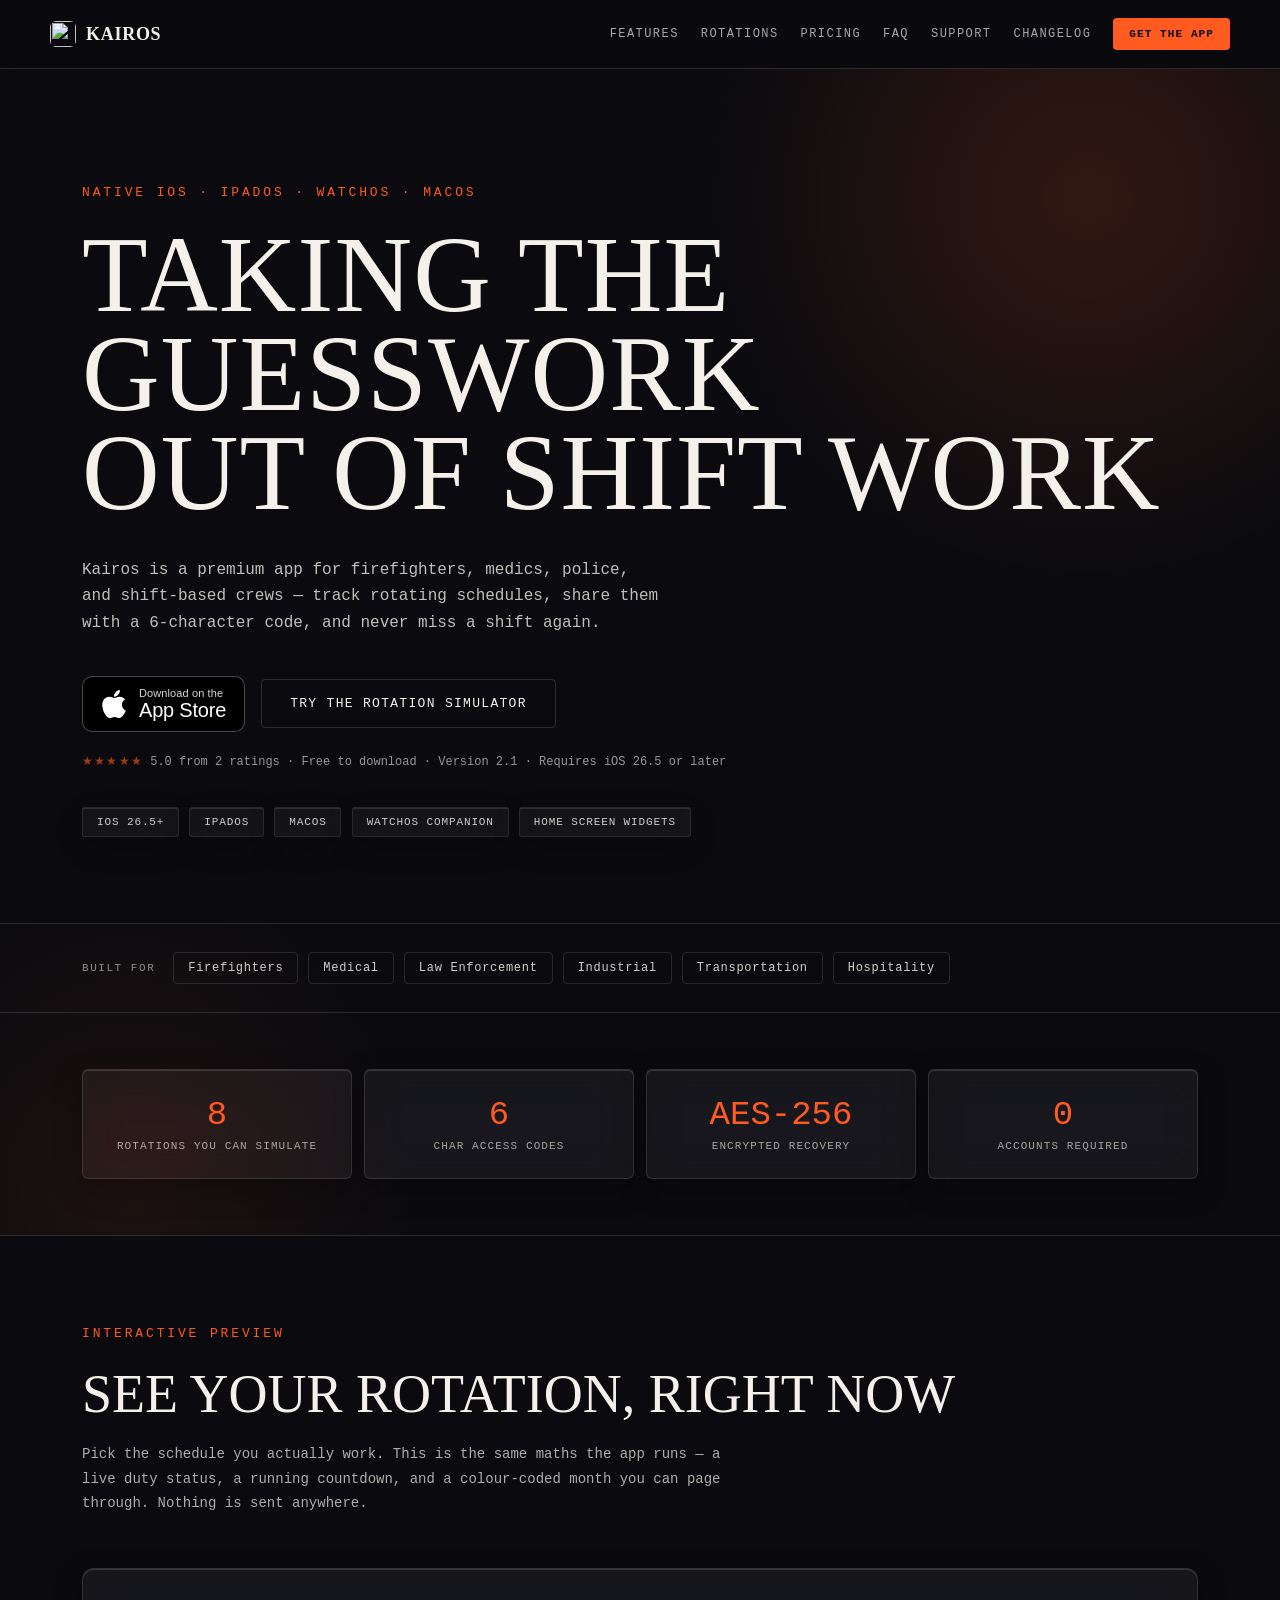
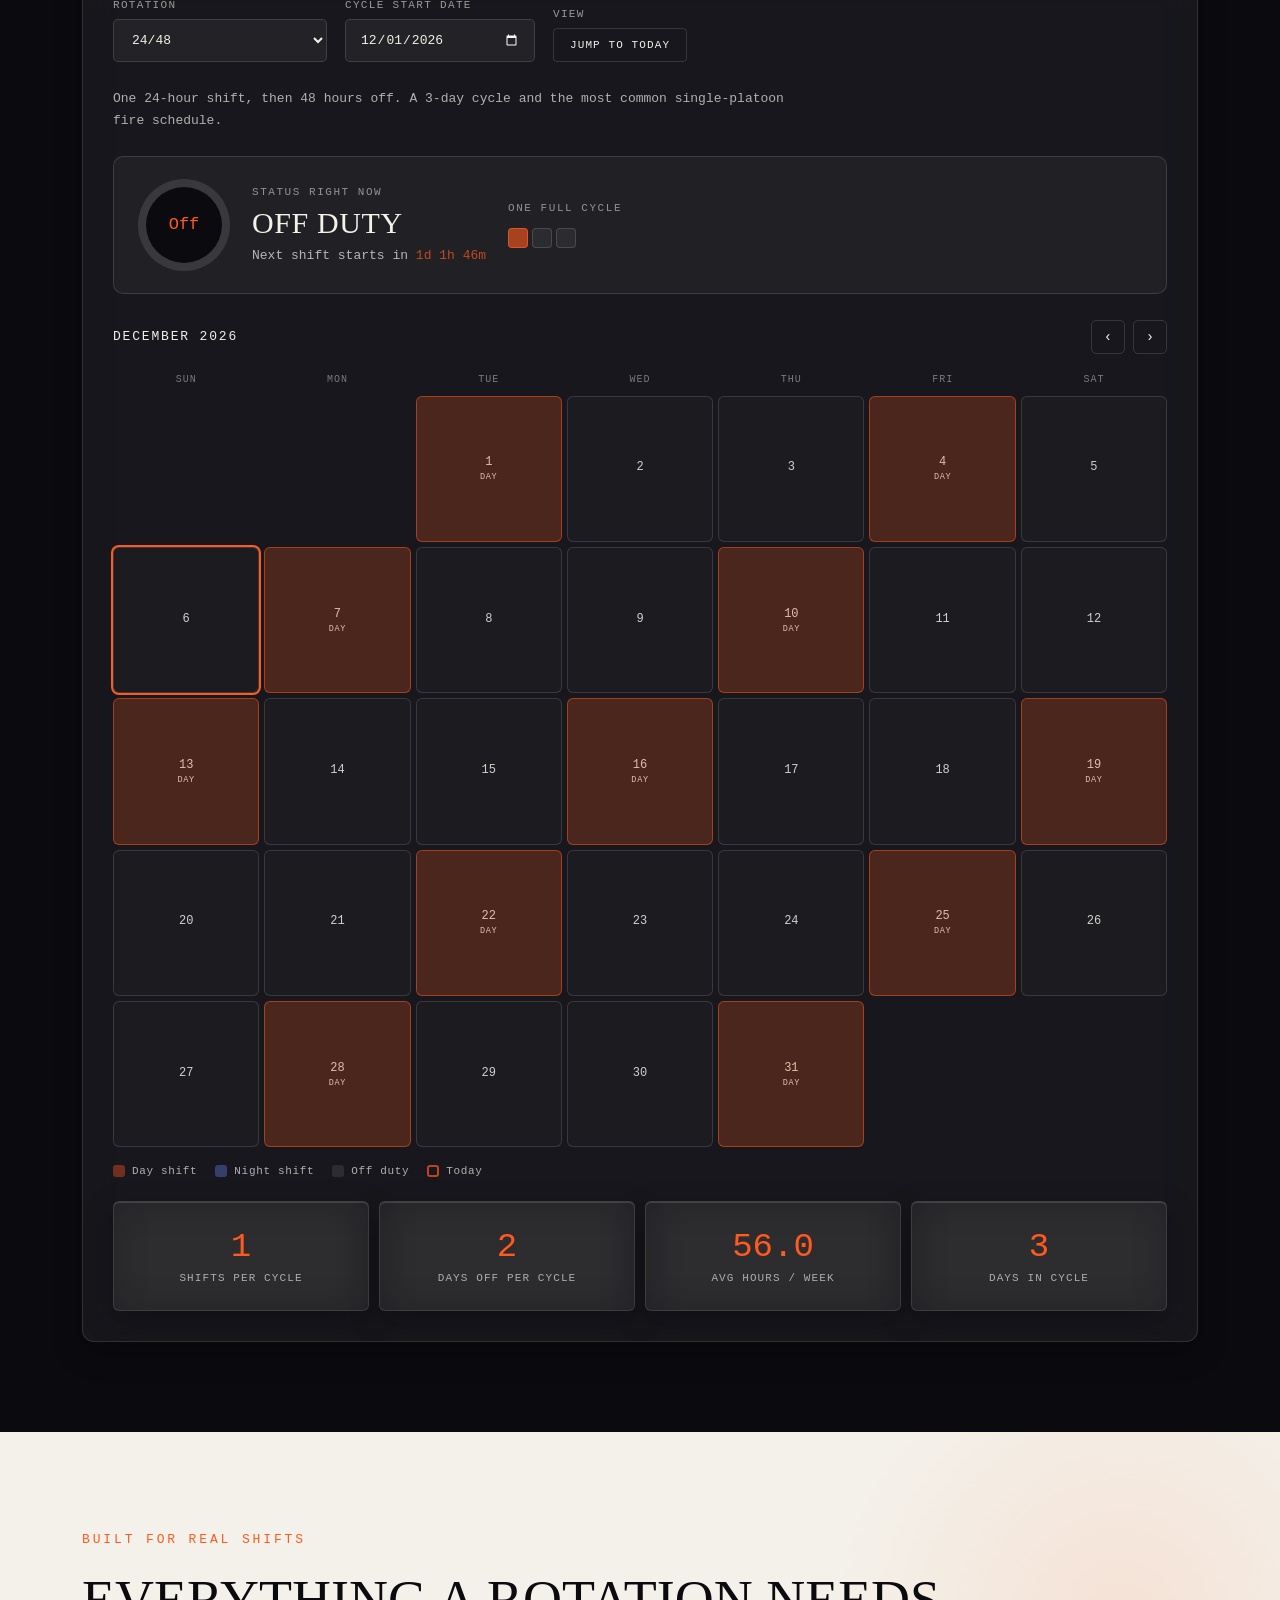
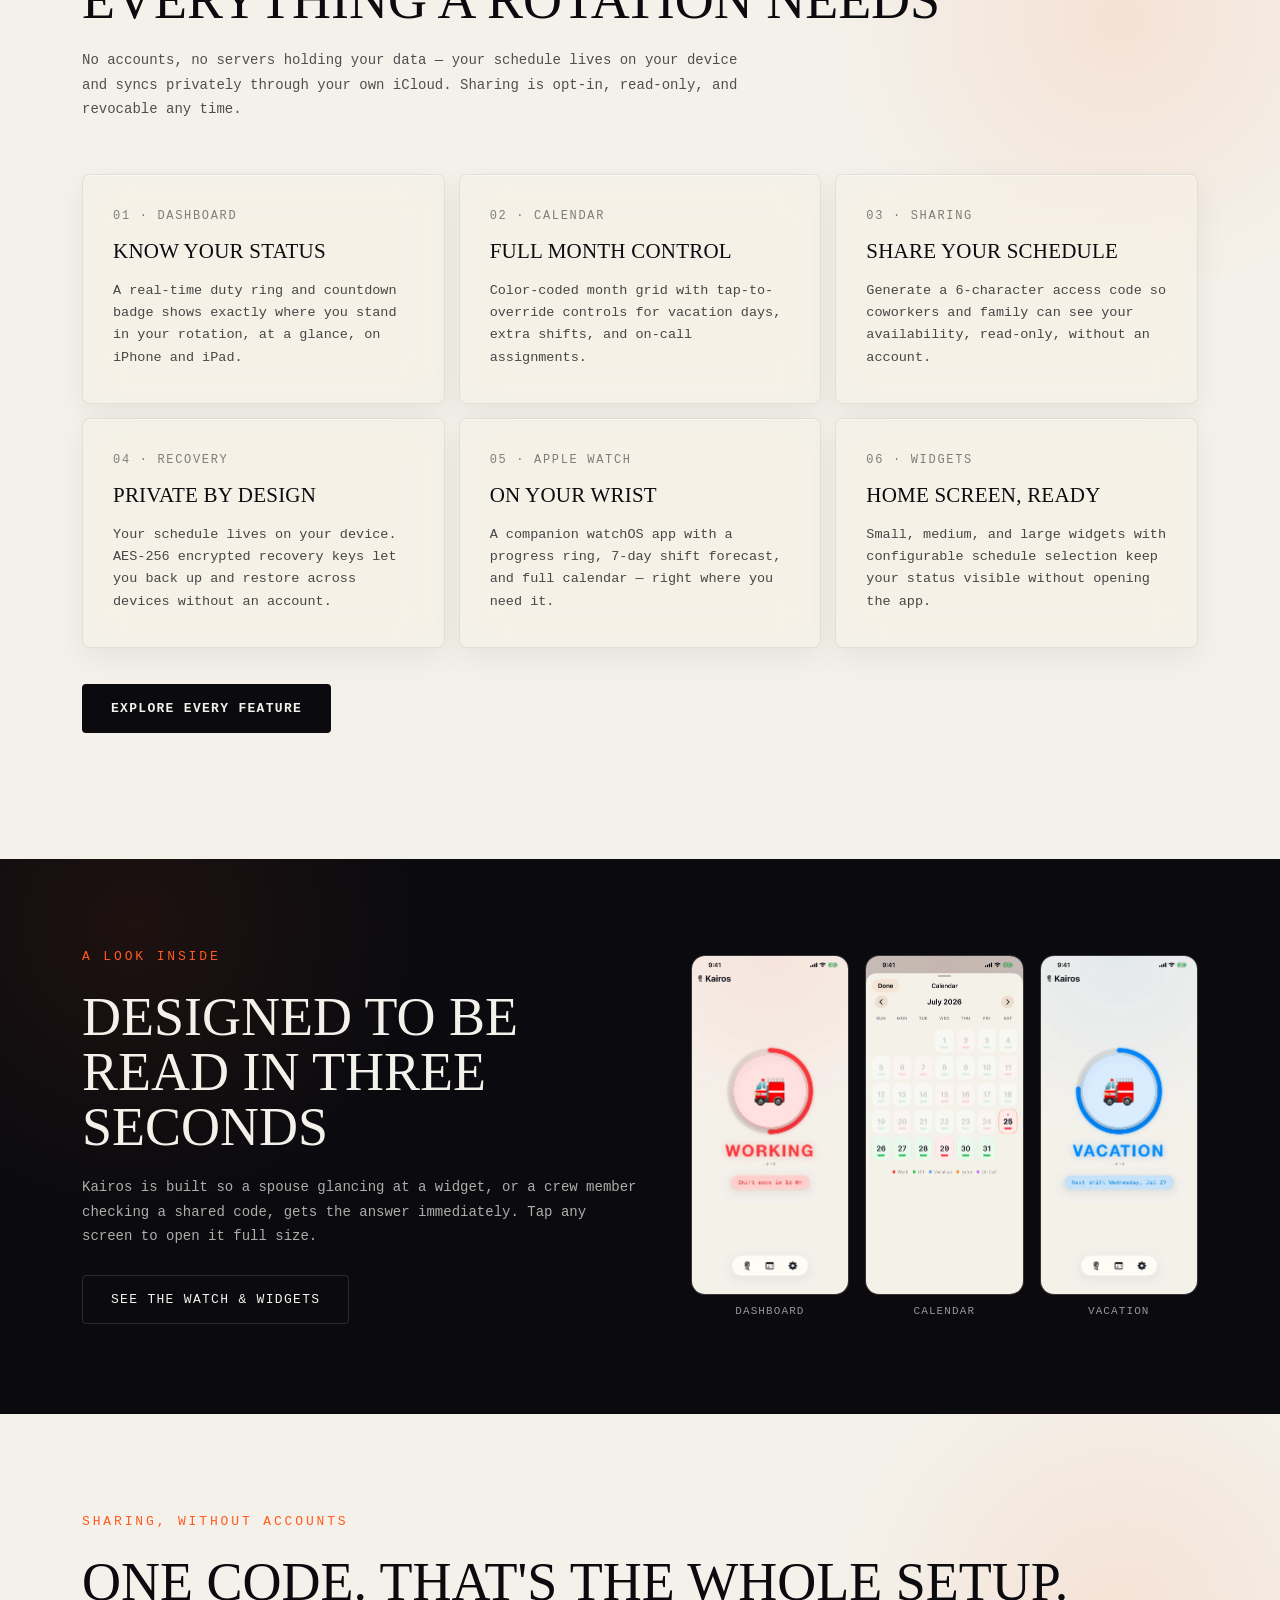
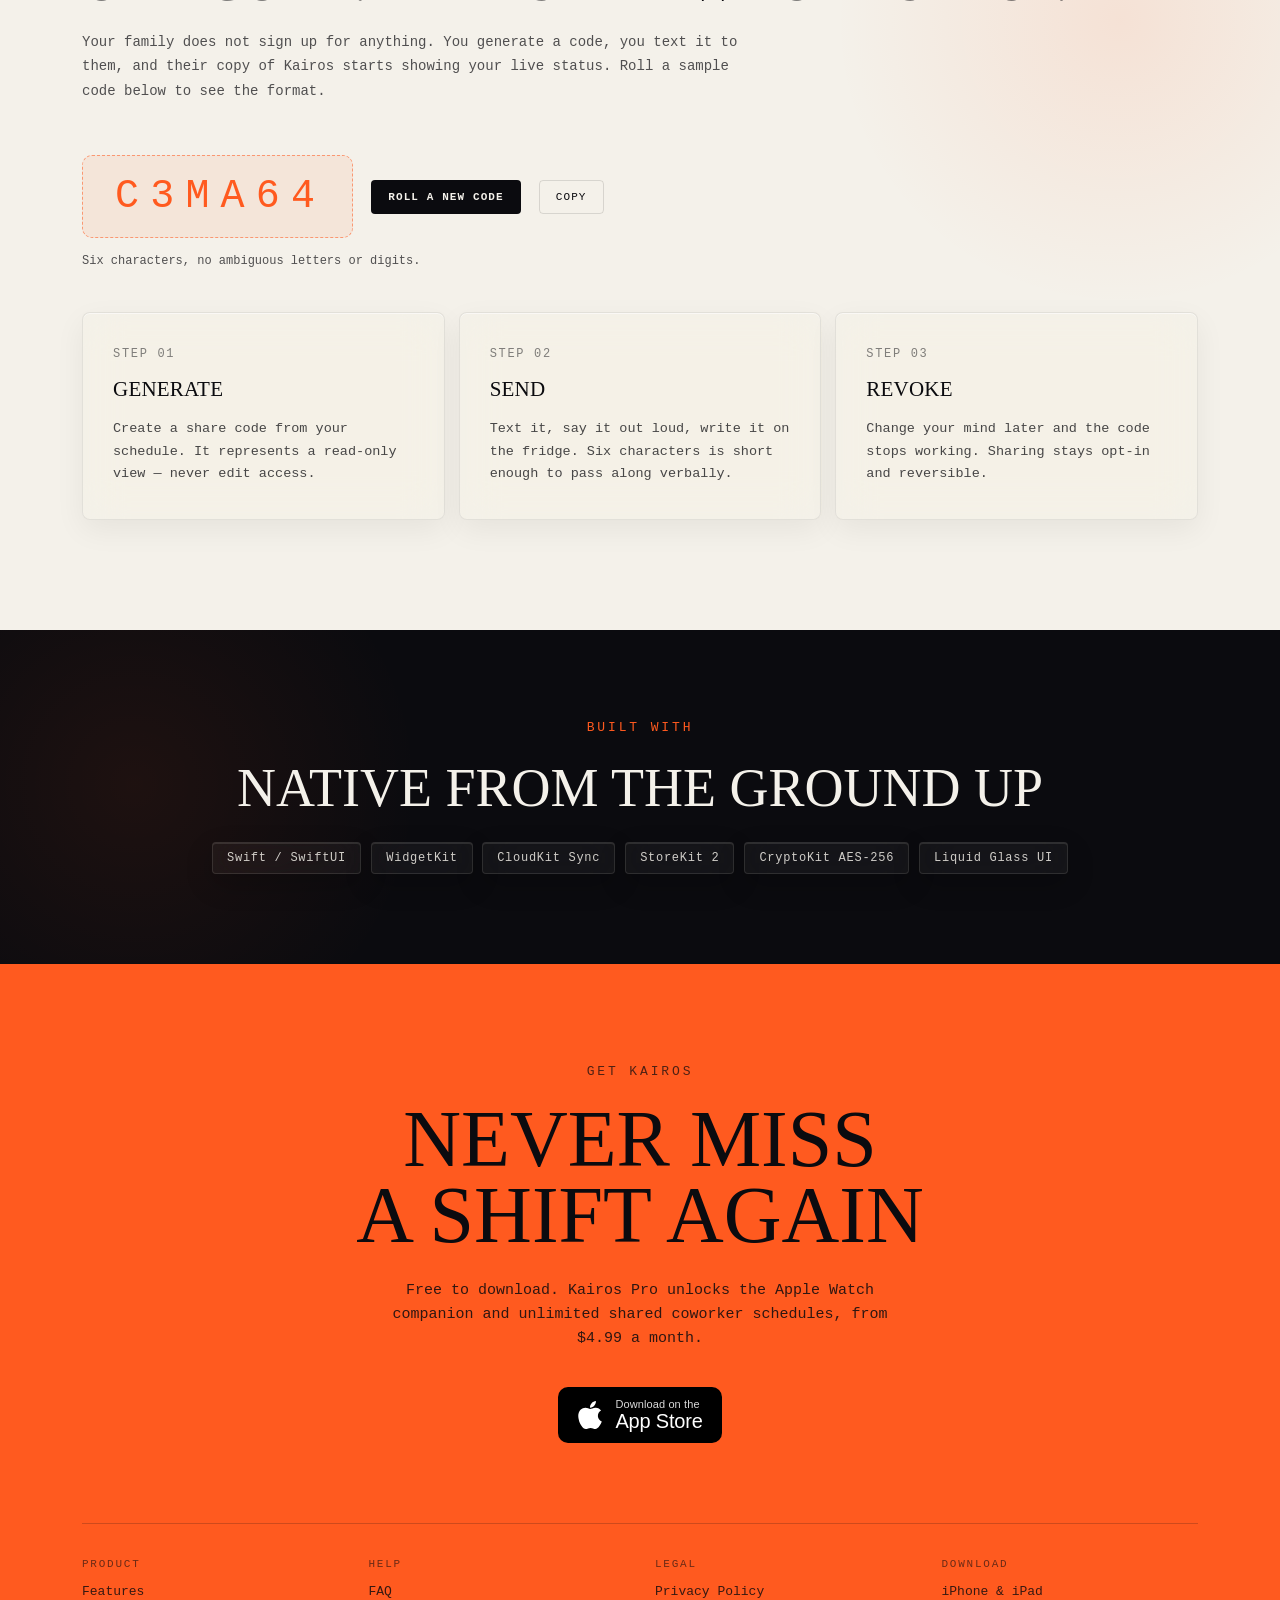
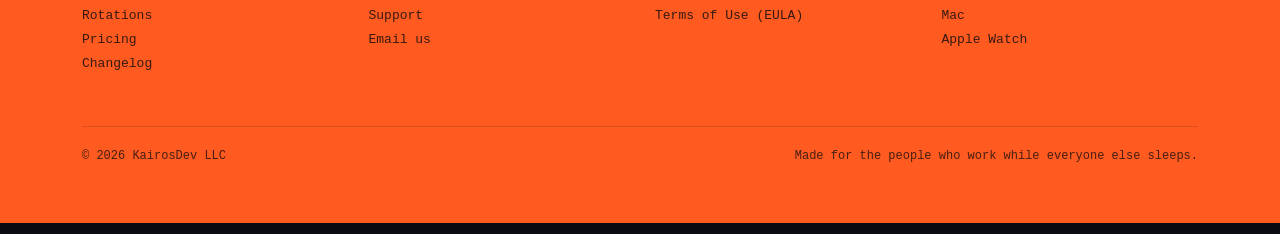
==== index.html @ 214d9998 "Make the rating claim honest and fix contradictory CTA eyebrows The home page showed five stars and " ====
<!doctype html>
<html lang="en">
<head>
<meta charset="UTF-8" />
<meta name="viewport" content="width=device-width, initial-scale=1.0" />
<title>Kairos — Taking the guesswork out of shift work.</title>
<meta name="description" content="Kairos is a native iOS, iPadOS, watchOS &amp; macOS app for shift workers. Track rotating schedules like Kelly, Panama, DuPont, 24/48 and 48/96, share them with a 6-character code, and never miss a shift again." />
<link rel="icon" href="favicon.ico" sizes="48x48" />
<link rel="icon" href="icon.png" type="image/png" />
<link rel="apple-touch-icon" href="apple-touch-icon.png" />
<meta name="theme-color" content="#0b0b0f" />
<meta name="color-scheme" content="dark" />
<link rel="manifest" href="/manifest.json" />
<meta name="apple-mobile-web-app-title" content="Kairos" />
<meta name="apple-itunes-app" content="app-id=6792157855" />

<meta property="og:title" content="Kairos — Taking the guesswork out of shift work." />
<meta property="og:description" content="A premium native app for firefighters, medics, police, and shift workers to track rotating schedules and share them with the people who matter." />
<meta property="og:type" content="website" />
<meta property="og:site_name" content="Kairos" />
<meta property="og:locale" content="en_US" />
<meta property="og:url" content="https://www.kairosapp.dev/" />
<meta property="og:image" content="https://www.kairosapp.dev/icon.png" />
<meta property="og:image:width" content="300" />
<meta property="og:image:height" content="300" />
<meta property="og:image:alt" content="Kairos app icon" />
<meta name="twitter:card" content="summary" />
<meta name="twitter:title" content="Kairos — Taking the guesswork out of shift work." />
<meta name="twitter:description" content="A premium native app for firefighters, medics, police, and shift workers to track rotating schedules and share them with the people who matter." />
<meta name="twitter:image" content="https://www.kairosapp.dev/icon.png" />
<link rel="canonical" href="https://www.kairosapp.dev/" />

<script type="application/ld+json">
{
  "@context": "https://schema.org",
  "@type": "MobileApplication",
  "name": "Kairos - Shift Tracker",
  "alternateName": "Kairos",
  "applicationCategory": "UtilitiesApplication",
  "operatingSystem": "iOS 26.5, iPadOS 26.5, watchOS, macOS",
  "softwareVersion": "2.1",
  "datePublished": "2026-07-26",
  "description": "A native iOS, iPadOS, watchOS & macOS app for shift workers to track rotating schedules, share them with coworkers, and never miss a shift again.",
  "url": "https://www.kairosapp.dev/",
  "image": "https://www.kairosapp.dev/icon.png",
  "screenshot": [
    "https://www.kairosapp.dev/assets/shots/shot-1-working.webp",
    "https://www.kairosapp.dev/assets/shots/shot-2-calendar.webp",
    "https://www.kairosapp.dev/assets/shots/shot-3-vacation.webp"
  ],
  "installUrl": "https://apps.apple.com/us/app/kairos-shift-tracker/id6792157855",
  "downloadUrl": "https://apps.apple.com/us/app/kairos-shift-tracker/id6792157855",
  "contentRating": "4+",
  "publisher": {
    "@type": "Organization",
    "name": "KairosDev LLC",
    "url": "https://www.kairosapp.dev/",
    "email": "team@kairosapp.dev"
  },
  "offers": [
    { "@type": "Offer", "name": "Kairos", "price": "0", "priceCurrency": "USD", "category": "Free" },
    { "@type": "Offer", "name": "Kairos Pro Monthly", "price": "4.99", "priceCurrency": "USD" },
    { "@type": "Offer", "name": "Kairos Pro Yearly", "price": "49.99", "priceCurrency": "USD" }
  ]
}
</script>

<script>document.documentElement.classList.add('js');</script>
<link rel="stylesheet" href="assets/site.css" />
<style>
  /* Home-only hero treatment. */
  header.hero {
    position: relative;
    padding: 116px 0 86px;
    overflow: hidden;
  }
  header.hero::before {
    content: "";
    position: absolute;
    top: -30%;
    right: -15%;
    width: 60%;
    aspect-ratio: 1;
    background: radial-gradient(circle at center, var(--flame-dim), transparent 70%);
    pointer-events: none;
  }
  h1.headline {
    position: relative;
    z-index: 1;
    margin: 0;
    font-weight: 400;
    text-transform: uppercase;
    letter-spacing: 0.01em;
    line-height: 0.92;
    font-size: clamp(46px, 8.4vw, 118px);
    display: flex;
    flex-direction: column;
  }
  .sub {
    position: relative;
    z-index: 1;
    font-family: var(--mono);
    font-size: 16px;
    line-height: 1.65;
    max-width: 580px;
    margin: 34px 0 40px;
    opacity: 0.78;
  }
  .cta-row {
    position: relative;
    z-index: 1;
    display: flex;
    gap: 16px;
    flex-wrap: wrap;
    align-items: center;
  }
  .rating-line {
    position: relative;
    z-index: 1;
    font-family: var(--mono);
    font-size: 12px;
    opacity: 0.6;
    margin: 22px 0 0;
  }
  .rating-line .stars { color: var(--flame); letter-spacing: 0.1em; }
  .platforms {
    position: relative;
    z-index: 1;
    display: flex;
    gap: 10px;
    flex-wrap: wrap;
    margin-top: 38px;
  }
  .platform-badge {
    font-family: var(--mono);
    font-size: 11px;
    letter-spacing: 0.08em;
    text-transform: uppercase;
    padding: 8px 14px;
    border-radius: 3px;
    opacity: 0.85;
  }
  .roles-strip {
    position: relative;
    border-top: 1px solid var(--line-on-ink);
    border-bottom: 1px solid var(--line-on-ink);
    padding: 28px 0;
    overflow: hidden;
  }
  .roles-strip::before {
    content: "";
    position: absolute;
    top: -60%;
    left: -10%;
    width: 40%;
    aspect-ratio: 1;
    background: radial-gradient(circle at center, var(--flame-faint), transparent 70%);
    pointer-events: none;
  }
  .roles-row {
    position: relative;
    z-index: 1;
    display: flex;
    align-items: center;
    gap: 18px;
    flex-wrap: wrap;
  }
  .roles-label {
    font-family: var(--mono);
    font-size: 11px;
    letter-spacing: 0.14em;
    text-transform: uppercase;
    opacity: 0.55;
    white-space: nowrap;
  }
  .preview-band {
    position: relative;
    border-bottom: 1px solid var(--line-on-ink);
    padding: 56px 0;
    overflow: hidden;
  }
  .preview-band::before {
    content: "";
    position: absolute;
    top: -50%;
    left: -12%;
    width: 45%;
    aspect-ratio: 1;
    background: radial-gradient(circle at center, var(--flame-faint), transparent 70%);
    pointer-events: none;
  }
  .preview-band .wrap { position: relative; z-index: 1; }
  .home-split {
    display: grid;
    grid-template-columns: 1.05fr 0.95fr;
    gap: 48px;
    align-items: center;
  }
  @media (max-width: 900px) { .home-split { grid-template-columns: 1fr; gap: 34px; } }
  @media (max-width: 640px) {
    header.hero { padding: 90px 0 66px; }
    .roles-row { flex-direction: column; align-items: flex-start; gap: 12px; }
  }
</style>
</head>
<body>

<div id="scroll-progress"></div>
<a class="skip-link" href="#main">Skip to content</a>

<nav class="site-nav">
  <div class="nav-inner">
    <a class="brand" href="/">
      <img src="icon.png" alt="" width="300" height="300" />
      Kairos
    </a>
    <button class="nav-toggle" type="button" aria-expanded="false" aria-controls="nav-links" hidden>Menu</button>
    <div class="nav-links" id="nav-links">
      <a class="navlink" href="/features">Features</a>
      <a class="navlink" href="/rotations">Rotations</a>
      <a class="navlink" href="/pricing">Pricing</a>
      <a class="navlink" href="/faq">FAQ</a>
      <a class="navlink" href="/support">Support</a>
      <a class="navlink" href="/changelog">Changelog</a>
      <a class="nav-cta" href="https://apps.apple.com/us/app/kairos-shift-tracker/id6792157855">Get the app</a>
    </div>
  </div>
</nav>

<main id="main">

  <header class="hero" id="top">
    <div class="wrap">
      <p class="eyebrow">Native iOS · iPadOS · watchOS · macOS</p>
      <h1 class="headline">
        <span>Taking the</span>
        <span>Guesswork</span>
        <span>Out of Shift Work</span>
      </h1>
      <p class="sub">Kairos is a premium app for firefighters, medics, police, and shift-based crews — track rotating schedules, share them with a 6-character code, and never miss a shift again.</p>
      <div class="cta-row">
        <a class="appstore-badge" href="https://apps.apple.com/us/app/kairos-shift-tracker/id6792157855">
          <svg viewBox="0 0 384 512" aria-hidden="true" focusable="false"><path d="M318.7 268.7c-.2-36.7 16.4-64.4 50-84.8-18.8-26.9-47.2-41.7-84.7-44.6-35.5-2.8-74.3 20.7-88.5 20.7-15 0-49.4-19.7-76.4-19.7C63.3 141.2 4 184.8 4 273.5q0 39.3 14.4 81.2c12.8 36.7 59 126.7 107.2 125.2 25.2-.6 43-17.9 75.8-17.9 31.8 0 48.3 17.9 76.4 17.9 48.6-.7 90.4-82.5 102.6-119.3-65.2-30.7-61.7-90-61.7-91.9zm-56.6-164.2c27.3-32.4 24.8-61.9 24-72.5-24.1 1.4-52 16.4-67.9 34.9-17.5 19.8-27.8 44.3-25.6 71.9 26.1 2 49.9-11.4 69.5-34.3z"/></svg>
          <span class="ab-text">
            <span class="ab-small">Download on the</span>
            <span class="ab-big">App Store</span>
          </span>
        </a>
        <a class="btn btn-secondary" href="/rotations">Try the rotation simulator</a>
      </div>
      <p class="rating-line">
        <span class="stars" aria-hidden="true">★★★★★</span>
        5.0 from 2 ratings · Free to download · Version 2.1 · Requires iOS 26.5 or later
      </p>
      <div class="platforms">
        <span class="platform-badge glass-dark is-static">iOS 26.5+</span>
        <span class="platform-badge glass-dark is-static">iPadOS</span>
        <span class="platform-badge glass-dark is-static">macOS</span>
        <span class="platform-badge glass-dark is-static">watchOS Companion</span>
        <span class="platform-badge glass-dark is-static">Home Screen Widgets</span>
      </div>
    </div>
  </header>

  <div class="roles-strip">
    <div class="wrap">
      <div class="roles-row">
        <span class="roles-label">Built for</span>
        <div class="tag-row">
          <span class="tag">Firefighters</span>
          <span class="tag">Medical</span>
          <span class="tag">Law Enforcement</span>
          <span class="tag">Industrial</span>
          <span class="tag">Transportation</span>
          <span class="tag">Hospitality</span>
        </div>
      </div>
    </div>
  </div>

  <div class="preview-band">
    <div class="wrap">
      <div class="grid-4">
        <div class="stat-cell glass-dark reveal" style="--reveal-i:0">
          <p class="num mono"><span data-count-to="8" data-count-suffix="">8</span></p>
          <p class="label">Rotations you can simulate</p>
        </div>
        <div class="stat-cell glass-dark reveal" style="--reveal-i:1">
          <p class="num mono"><span data-count-to="6">6</span></p>
          <p class="label">Char access codes</p>
        </div>
        <div class="stat-cell glass-dark reveal" style="--reveal-i:2">
          <p class="num mono">AES-256</p>
          <p class="label">Encrypted recovery</p>
        </div>
        <div class="stat-cell glass-dark reveal" style="--reveal-i:3">
          <p class="num mono"><span data-count-to="0">0</span></p>
          <p class="label">Accounts required</p>
        </div>
      </div>
    </div>
  </div>

  <!-- Interactive: live rotation preview, teased on the home page -->
  <section class="section-ink">
    <div class="wrap">
      <p class="eyebrow">Interactive preview</p>
      <h2 class="section-title">See your rotation, right now</h2>
      <p class="lede">Pick the schedule you actually work. This is the same maths the app runs — a live duty status, a running countdown, and a colour-coded month you can page through. Nothing is sent anywhere.</p>

      <div class="sim glass-dark is-static" id="sim" hidden>
        <div class="field-row">
          <div class="field">
            <label for="sim-pattern">Rotation</label>
            <select id="sim-pattern">
              <option value="24-48">24/48</option>
              <option value="48-96">48/96</option>
              <option value="kelly">Kelly</option>
              <option value="panama">Panama (2-2-3)</option>
              <option value="dupont">DuPont</option>
              <option value="pitman">Pitman nights (2-3-2)</option>
              <option value="4-on-4-off">4 on / 4 off</option>
              <option value="5-2">5 on / 2 off</option>
            </select>
          </div>
          <div class="field">
            <label for="sim-start">Cycle start date</label>
            <input type="date" id="sim-start" />
          </div>
          <div class="field">
            <label for="sim-today-wrap">View</label>
            <span id="sim-today-wrap"><button class="btn btn-secondary btn-sm" type="button" id="sim-today">Jump to today</button></span>
          </div>
        </div>

        <p class="mono" id="sim-blurb" style="font-size:13px;line-height:1.7;opacity:0.7;margin:0 0 24px;max-width:700px;"></p>

        <div class="sim-status">
          <div class="duty-ring" id="sim-ring" role="img" aria-label="Progress through the current shift">
            <span id="sim-ring-pct">0%</span>
          </div>
          <div class="sim-status-text">
            <span class="sim-status-label">Status right now</span>
            <span class="sim-status-value" id="sim-status-value">Off duty</span>
            <span class="sim-countdown" id="sim-countdown" aria-live="polite"></span>
          </div>
          <div class="sim-status-text">
            <span class="sim-status-label">One full cycle</span>
            <div class="cycle-strip" id="sim-cycle-strip"></div>
          </div>
        </div>

        <div class="cal-head">
          <span class="cal-month" id="sim-month"></span>
          <div class="cal-nav">
            <button type="button" id="sim-prev" aria-label="Previous month">&#8249;</button>
            <button type="button" id="sim-next" aria-label="Next month">&#8250;</button>
          </div>
        </div>
        <div class="cal-grid" id="sim-grid"></div>

        <div class="legend">
          <span><i class="k-on"></i> Day shift</span>
          <span><i class="k-night"></i> Night shift</span>
          <span><i class="k-off"></i> Off duty</span>
          <span><i class="k-today"></i> Today</span>
        </div>

        <div class="sim-summary">
          <div class="stat-cell glass-dark is-static">
            <p class="num mono" id="sim-sum-on">0</p>
            <p class="label">Shifts per cycle</p>
          </div>
          <div class="stat-cell glass-dark is-static">
            <p class="num mono" id="sim-sum-off">0</p>
            <p class="label">Days off per cycle</p>
          </div>
          <div class="stat-cell glass-dark is-static">
            <p class="num mono" id="sim-sum-hours">0</p>
            <p class="label">Avg hours / week</p>
          </div>
          <div class="stat-cell glass-dark is-static">
            <p class="num mono" id="sim-sum-cycle">0</p>
            <p class="label">Days in cycle</p>
          </div>
        </div>
      </div>

      <p class="mono" id="sim-fallback" style="opacity:0.65;font-size:13px;">
        The interactive rotation simulator needs JavaScript. Every rotation it covers —
        24/48, 48/96, Kelly, Panama, DuPont, Pitman, 4 on / 4 off and 5 on / 2 off —
        is described in full on the <a href="/rotations" style="color:var(--flame)">rotations page</a>.
      </p>
    </div>
  </section>

  <section class="section-paper" id="features">
    <div class="wrap">
      <p class="eyebrow">Built for real shifts</p>
      <h2 class="section-title">Everything a rotation needs</h2>
      <p class="lede">No accounts, no servers holding your data — your schedule lives on your device and syncs privately through your own iCloud. Sharing is opt-in, read-only, and revocable any time.</p>

      <div class="grid-3">
        <div class="card glass-light reveal" style="--reveal-i:0">
          <span class="fnum">01 · Dashboard</span>
          <h3>Know your status</h3>
          <p>A real-time duty ring and countdown badge shows exactly where you stand in your rotation, at a glance, on iPhone and iPad.</p>
        </div>
        <div class="card glass-light reveal" style="--reveal-i:1">
          <span class="fnum">02 · Calendar</span>
          <h3>Full month control</h3>
          <p>Color-coded month grid with tap-to-override controls for vacation days, extra shifts, and on-call assignments.</p>
        </div>
        <div class="card glass-light reveal" style="--reveal-i:2">
          <span class="fnum">03 · Sharing</span>
          <h3>Share your schedule</h3>
          <p>Generate a 6-character access code so coworkers and family can see your availability, read-only, without an account.</p>
        </div>
        <div class="card glass-light reveal" style="--reveal-i:3">
          <span class="fnum">04 · Recovery</span>
          <h3>Private by design</h3>
          <p>Your schedule lives on your device. AES-256 encrypted recovery keys let you back up and restore across devices without an account.</p>
        </div>
        <div class="card glass-light reveal" style="--reveal-i:4">
          <span class="fnum">05 · Apple Watch</span>
          <h3>On your wrist</h3>
          <p>A companion watchOS app with a progress ring, 7-day shift forecast, and full calendar — right where you need it.</p>
        </div>
        <div class="card glass-light reveal" style="--reveal-i:5">
          <span class="fnum">06 · Widgets</span>
          <h3>Home screen, ready</h3>
          <p>Small, medium, and large widgets with configurable schedule selection keep your status visible without opening the app.</p>
        </div>
      </div>

      <p style="margin-top:36px">
        <a class="btn btn-dark" href="/features">Explore every feature</a>
      </p>
    </div>
  </section>

  <!-- Interactive: screenshot gallery with lightbox -->
  <section class="section-ink">
    <div class="wrap">
      <div class="home-split">
        <div>
          <p class="eyebrow">A look inside</p>
          <h2 class="section-title">Designed to be read in three seconds</h2>
          <p class="lede" style="margin-bottom:26px">Kairos is built so a spouse glancing at a widget, or a crew member checking a shared code, gets the answer immediately. Tap any screen to open it full size.</p>
          <a class="btn btn-secondary" href="/features#panel-watch">See the Watch &amp; widgets</a>
        </div>
        <div class="shots">
          <button class="shot" type="button" data-caption="Dashboard — live duty status and shift countdown" data-full="assets/shots/shot-1-working.webp">
            <img src="assets/shots/shot-1-working.webp" width="626" height="1354" loading="lazy" decoding="async" alt="Kairos dashboard showing live on-duty status and shift countdown" />
            <figcaption>Dashboard</figcaption>
          </button>
          <button class="shot" type="button" data-caption="Calendar — colour-coded month view of the full rotation" data-full="assets/shots/shot-2-calendar.webp">
            <img src="assets/shots/shot-2-calendar.webp" width="626" height="1354" loading="lazy" decoding="async" alt="Kairos calendar showing a colour-coded month of shifts" />
            <figcaption>Calendar</figcaption>
          </button>
          <button class="shot" type="button" data-caption="Vacation — overriding scheduled days off" data-full="assets/shots/shot-3-vacation.webp">
            <img src="assets/shots/shot-3-vacation.webp" width="626" height="1354" loading="lazy" decoding="async" alt="Kairos vacation override screen" />
            <figcaption>Vacation</figcaption>
          </button>
        </div>
      </div>
    </div>
  </section>

  <!-- Interactive: access-code demo -->
  <section class="section-paper">
    <div class="wrap">
      <p class="eyebrow">Sharing, without accounts</p>
      <h2 class="section-title">One code. That's the whole setup.</h2>
      <p class="lede">Your family does not sign up for anything. You generate a code, you text it to them, and their copy of Kairos starts showing your live status. Roll a sample code below to see the format.</p>

      <div class="code-demo">
        <span class="code-box mono" id="code-box">KAIROS</span>
        <button class="btn btn-dark btn-sm" type="button" id="code-roll" hidden>Roll a new code</button>
        <button class="btn btn-secondary btn-sm" type="button" id="code-copy" hidden style="color:var(--ink);border-color:var(--line-on-paper)">Copy</button>
      </div>
      <p class="code-status mono" id="code-status" aria-live="polite" style="margin-top:16px">Six characters, no ambiguous letters or digits.</p>

      <div class="grid-3" style="margin-top:40px">
        <div class="card glass-light reveal" style="--reveal-i:0">
          <span class="fnum">Step 01</span>
          <h3>Generate</h3>
          <p>Create a share code from your schedule. It represents a read-only view — never edit access.</p>
        </div>
        <div class="card glass-light reveal" style="--reveal-i:1">
          <span class="fnum">Step 02</span>
          <h3>Send</h3>
          <p>Text it, say it out loud, write it on the fridge. Six characters is short enough to pass along verbally.</p>
        </div>
        <div class="card glass-light reveal" style="--reveal-i:2">
          <span class="fnum">Step 03</span>
          <h3>Revoke</h3>
          <p>Change your mind later and the code stops working. Sharing stays opt-in and reversible.</p>
        </div>
      </div>
    </div>
  </section>

  <section class="section-ink" id="stack">
    <div class="wrap" style="text-align:center">
      <p class="eyebrow">Built with</p>
      <h2 class="section-title">Native from the ground up</h2>
      <div class="tag-row" style="justify-content:center;margin-top:26px">
        <span class="tag glass-dark is-static">Swift / SwiftUI</span>
        <span class="tag glass-dark is-static">WidgetKit</span>
        <span class="tag glass-dark is-static">CloudKit Sync</span>
        <span class="tag glass-dark is-static">StoreKit 2</span>
        <span class="tag glass-dark is-static">CryptoKit AES-256</span>
        <span class="tag glass-dark is-static">Liquid Glass UI</span>
      </div>
    </div>
  </section>

</main>

<footer class="cta-footer">
  <div class="wrap">
    <p class="eyebrow-black">Get Kairos</p>
    <h2>Never Miss<br />a Shift Again</h2>
    <p class="tag-line">Free to download. Kairos Pro unlocks the Apple Watch companion and unlimited shared coworker schedules, from $4.99 a month.</p>
    <a class="appstore-badge" href="https://apps.apple.com/us/app/kairos-shift-tracker/id6792157855">
      <svg viewBox="0 0 384 512" aria-hidden="true" focusable="false"><path d="M318.7 268.7c-.2-36.7 16.4-64.4 50-84.8-18.8-26.9-47.2-41.7-84.7-44.6-35.5-2.8-74.3 20.7-88.5 20.7-15 0-49.4-19.7-76.4-19.7C63.3 141.2 4 184.8 4 273.5q0 39.3 14.4 81.2c12.8 36.7 59 126.7 107.2 125.2 25.2-.6 43-17.9 75.8-17.9 31.8 0 48.3 17.9 76.4 17.9 48.6-.7 90.4-82.5 102.6-119.3-65.2-30.7-61.7-90-61.7-91.9zm-56.6-164.2c27.3-32.4 24.8-61.9 24-72.5-24.1 1.4-52 16.4-67.9 34.9-17.5 19.8-27.8 44.3-25.6 71.9 26.1 2 49.9-11.4 69.5-34.3z"/></svg>
      <span class="ab-text">
        <span class="ab-small">Download on the</span>
        <span class="ab-big">App Store</span>
      </span>
    </a>

    <div class="foot-nav">
      <div class="foot-col">
        <h3>Product</h3>
        <a href="/features">Features</a>
        <a href="/rotations">Rotations</a>
        <a href="/pricing">Pricing</a>
        <a href="/changelog">Changelog</a>
      </div>
      <div class="foot-col">
        <h3>Help</h3>
        <a href="/faq">FAQ</a>
        <a href="/support">Support</a>
        <a href="mailto:team@kairosapp.dev">Email us</a>
      </div>
      <div class="foot-col">
        <h3>Legal</h3>
        <a href="/privacy">Privacy Policy</a>
        <a href="https://www.apple.com/legal/internet-services/itunes/dev/stdeula/">Terms of Use (EULA)</a>
      </div>
      <div class="foot-col">
        <h3>Download</h3>
        <a href="https://apps.apple.com/us/app/kairos-shift-tracker/id6792157855">iPhone &amp; iPad</a>
        <a href="https://apps.apple.com/us/app/kairos-shift-tracker/id6792157855">Mac</a>
        <a href="https://apps.apple.com/us/app/kairos-shift-tracker/id6792157855">Apple Watch</a>
      </div>
    </div>

    <div class="foot-bottom">
      <span>&copy; 2026 KairosDev LLC</span>
      <span>Made for the people who work while everyone else sleeps.</span>
    </div>
  </div>
</footer>

<button id="to-top" type="button" aria-label="Back to top">&#8593;</button>

<div class="lightbox" id="lightbox" hidden role="dialog" aria-modal="true" aria-label="App screenshot">
  <button class="lightbox-close" id="lightbox-close" type="button" aria-label="Close">&times;</button>
  <button class="lightbox-prev" id="lightbox-prev" type="button" aria-label="Previous screenshot">&#8249;</button>
  <img id="lightbox-img" src="" alt="" />
  <button class="lightbox-next" id="lightbox-next" type="button" aria-label="Next screenshot">&#8250;</button>
  <p class="lightbox-cap" id="lightbox-cap"></p>
</div>

<script src="assets/site.js"></script>
</body>
</html>
---- assets/site.css ----
/* ==========================================================================
   Kairos — shared site styles
   Static, dependency-free. Shared by every page so navigation stays
   consistent as the site grows past a single scroll.
   ========================================================================== */

:root {
  --ink: #0b0b0f;
  --ink-soft: #14141b;
  --paper: #f4f1ea;
  --paper-dim: #e9e4d8;
  --line-on-ink: rgba(244, 241, 234, 0.14);
  --line-on-paper: rgba(11, 11, 15, 0.12);
  --flame: #ff5a1f;
  --flame-bright: #ff7440;
  --flame-dim: rgba(255, 90, 31, 0.16);
  --flame-faint: rgba(255, 90, 31, 0.08);
  --mono: ui-monospace, SFMono-Regular, "SF Mono", Menlo, Consolas, monospace;
  --serif: Georgia, "Times New Roman", serif;

  /* Duty status palette, mirrored from the app's own colour language. */
  --duty-on: #ff5a1f;
  --duty-off: rgba(244, 241, 234, 0.20);
  --duty-night: #6c8cff;
  --duty-vacation: #37c98b;
  --duty-oncall: #f4c04f;
}

* { box-sizing: border-box; }

html { scroll-behavior: smooth; }

html, body {
  margin: 0;
  padding: 0;
  background: var(--ink);
  color: var(--paper);
  font-family: var(--serif);
  -webkit-font-smoothing: antialiased;
  overflow-x: clip;
}

a:focus-visible,
button:focus-visible,
summary:focus-visible,
input:focus-visible,
select:focus-visible,
[tabindex]:focus-visible {
  outline: 2px solid var(--flame);
  outline-offset: 3px;
}

@media (prefers-reduced-motion: reduce) {
  html { scroll-behavior: auto; }
  *,
  *::before,
  *::after {
    transition-duration: 0.001ms !important;
    animation-duration: 0.001ms !important;
    animation-iteration-count: 1 !important;
  }
}

.mono { font-family: var(--mono); }

.wrap {
  max-width: 1180px;
  margin: 0 auto;
  padding: 0 32px;
}
.wrap-narrow {
  max-width: 860px;
  margin: 0 auto;
  padding: 0 32px;
}

.visually-hidden {
  position: absolute;
  width: 1px;
  height: 1px;
  padding: 0;
  margin: -1px;
  overflow: hidden;
  clip: rect(0 0 0 0);
  white-space: nowrap;
  border: 0;
}

.skip-link {
  position: absolute;
  left: -9999px;
  top: 0;
  z-index: 100;
  background: var(--flame);
  color: var(--ink);
  padding: 12px 20px;
  font-family: var(--mono);
  font-size: 13px;
  text-decoration: none;
}
.skip-link:focus { left: 0; }

/* ---------- Scroll reveal (progressive enhancement) ----------
   Without JS, .reveal elements are simply visible. Nothing is ever
   permanently hidden behind a script that failed to run. */
.js .reveal {
  opacity: 0;
  transform: translateY(22px);
  transition: opacity 0.6s ease, transform 0.6s ease;
  transition-delay: calc(var(--reveal-i, 0) * 70ms);
}
.js .reveal.revealed {
  opacity: 1;
  transform: translateY(0);
}
/* Reveal is decoration, never a gate on content. If the reader prefers
   reduced motion, if the page is being printed, or if the document has
   been marked done loading, show everything outright. */
@media (prefers-reduced-motion: reduce) {
  .js .reveal { opacity: 1; transform: none; transition: none; }
}
@media print {
  .js .reveal { opacity: 1 !important; transform: none !important; }
}
.js.reveal-off .reveal { opacity: 1; transform: none; }

/* ---------- Liquid glass surfaces ---------- */
.glass-dark {
  background: rgba(244, 241, 234, 0.05);
  backdrop-filter: blur(20px) saturate(180%);
  -webkit-backdrop-filter: blur(20px) saturate(180%);
  border: 1px solid rgba(244, 241, 234, 0.12);
  box-shadow: inset 0 1px 0 rgba(244, 241, 234, 0.14), 0 10px 30px rgba(0, 0, 0, 0.28);
  transition: transform 0.25s ease, background 0.25s ease, box-shadow 0.25s ease;
}
.glass-dark:hover {
  background: rgba(244, 241, 234, 0.08);
  transform: translateY(-3px);
  box-shadow: inset 0 1px 0 rgba(244, 241, 234, 0.18), 0 16px 40px rgba(0, 0, 0, 0.32);
}
.glass-light {
  background: rgba(244, 241, 234, 0.5);
  backdrop-filter: blur(20px) saturate(180%);
  -webkit-backdrop-filter: blur(20px) saturate(180%);
  border: 1px solid rgba(11, 11, 15, 0.07);
  box-shadow: inset 0 1px 0 rgba(255, 255, 255, 0.55), 0 10px 30px rgba(11, 11, 15, 0.06);
  transition: transform 0.25s ease, background 0.25s ease, box-shadow 0.25s ease;
}
.glass-light:hover {
  background: rgba(244, 241, 234, 0.72);
  transform: translateY(-3px);
  box-shadow: inset 0 1px 0 rgba(255, 255, 255, 0.7), 0 16px 40px rgba(11, 11, 15, 0.1);
}
.glass-dark.is-static:hover,
.glass-light.is-static:hover { transform: none; }

@media (prefers-reduced-motion: reduce) {
  .glass-dark:hover, .glass-light:hover { transform: none; }
}

/* ---------- Scroll progress ---------- */
#scroll-progress {
  position: fixed;
  top: 0;
  left: 0;
  height: 2px;
  width: 100%;
  transform: scaleX(0);
  transform-origin: 0 50%;
  background: var(--flame);
  z-index: 60;
  pointer-events: none;
}

/* ---------- Nav ---------- */
.site-nav {
  position: sticky;
  top: 0;
  z-index: 40;
  padding: 18px 32px;
  background: rgba(11, 11, 15, 0.72);
  backdrop-filter: blur(10px);
  -webkit-backdrop-filter: blur(10px);
  border-bottom: 1px solid var(--line-on-ink);
}
.site-nav .nav-inner {
  max-width: 1180px;
  margin: 0 auto;
  display: flex;
  align-items: center;
  justify-content: space-between;
  gap: 20px;
}
.brand {
  display: flex;
  align-items: center;
  gap: 10px;
  font-weight: 700;
  font-size: 18px;
  letter-spacing: 0.04em;
  text-transform: uppercase;
  color: var(--paper);
  text-decoration: none;
  flex-shrink: 0;
}
.brand img { width: 26px; height: 26px; border-radius: 6px; }

.nav-links {
  display: flex;
  align-items: center;
  gap: 22px;
}
a.navlink {
  color: var(--paper);
  text-decoration: none;
  opacity: 0.68;
  font-size: 12px;
  letter-spacing: 0.12em;
  text-transform: uppercase;
  font-family: var(--mono);
  transition: opacity 0.15s ease, color 0.15s ease;
  white-space: nowrap;
}
a.navlink:hover { opacity: 1; }
a.navlink[aria-current="page"] {
  opacity: 1;
  color: var(--flame);
}
.nav-cta {
  font-family: var(--mono);
  font-size: 11px;
  letter-spacing: 0.1em;
  text-transform: uppercase;
  text-decoration: none;
  background: var(--flame);
  color: var(--ink);
  font-weight: 700;
  padding: 10px 16px;
  border-radius: 4px;
  white-space: nowrap;
  transition: background 0.15s ease;
}
.nav-cta:hover { background: var(--flame-bright); }

.nav-toggle {
  display: none;
  background: transparent;
  border: 1px solid var(--line-on-ink);
  border-radius: 4px;
  color: var(--paper);
  font-family: var(--mono);
  font-size: 11px;
  letter-spacing: 0.1em;
  text-transform: uppercase;
  padding: 9px 13px;
  cursor: pointer;
}

/* ---------- Buttons ---------- */
.btn {
  display: inline-flex;
  align-items: center;
  gap: 10px;
  padding: 16px 28px;
  font-family: var(--mono);
  font-size: 13px;
  letter-spacing: 0.1em;
  text-transform: uppercase;
  text-decoration: none;
  transition: all 0.15s ease;
  border: 1px solid transparent;
  border-radius: 4px;
  cursor: pointer;
}
.btn-primary {
  background: var(--flame);
  color: var(--ink);
  font-weight: 700;
}
.btn-primary:hover { background: var(--flame-bright); }
.btn-secondary {
  background: transparent;
  color: var(--paper);
  border-color: var(--line-on-ink);
}
.btn-secondary:hover { border-color: var(--paper); }
.btn-dark {
  background: var(--ink);
  color: var(--paper);
  font-weight: 700;
}
.btn-dark:hover { opacity: 0.85; }
.btn-sm {
  padding: 10px 16px;
  font-size: 11px;
}

/* Official-style App Store badge, drawn inline as SVG (no remote asset). */
.appstore-badge {
  display: inline-flex;
  align-items: center;
  gap: 12px;
  background: #000;
  color: #fff;
  border: 1px solid rgba(255, 255, 255, 0.28);
  border-radius: 10px;
  padding: 10px 18px;
  text-decoration: none;
  transition: transform 0.15s ease, border-color 0.15s ease;
  font-family: -apple-system, BlinkMacSystemFont, "Segoe UI", Roboto, Helvetica, Arial, sans-serif;
}
.appstore-badge:hover {
  transform: translateY(-2px);
  border-color: rgba(255, 255, 255, 0.6);
}
.appstore-badge svg { width: 26px; height: 32px; flex-shrink: 0; fill: #fff; }
.appstore-badge .ab-text { display: flex; flex-direction: column; line-height: 1.1; text-align: left; }
.appstore-badge .ab-small { font-size: 11px; opacity: 0.85; letter-spacing: 0.01em; }
.appstore-badge .ab-big { font-size: 20px; font-weight: 500; letter-spacing: -0.01em; }
@media (prefers-reduced-motion: reduce) {
  .appstore-badge:hover { transform: none; }
}

/* ---------- Section shells ---------- */
.eyebrow {
  font-family: var(--mono);
  font-size: 13px;
  letter-spacing: 0.22em;
  text-transform: uppercase;
  color: var(--flame);
  margin: 0 0 26px;
  position: relative;
  z-index: 1;
}
.section-ink {
  position: relative;
  background: var(--ink);
  color: var(--paper);
  padding: 90px 0;
  overflow: hidden;
}
.section-paper {
  position: relative;
  background: var(--paper);
  color: var(--ink);
  padding: 100px 0 110px;
  overflow: hidden;
}
.section-paper::before {
  content: "";
  position: absolute;
  top: -10%;
  right: -10%;
  width: 45%;
  aspect-ratio: 1;
  background: radial-gradient(circle at center, rgba(255, 90, 31, 0.1), transparent 70%);
  pointer-events: none;
}
.section-ink::before {
  content: "";
  position: absolute;
  top: -40%;
  left: -12%;
  width: 45%;
  aspect-ratio: 1;
  background: radial-gradient(circle at center, var(--flame-faint), transparent 70%);
  pointer-events: none;
}
.section-ink > *, .section-paper > * { position: relative; z-index: 1; }

h2.section-title {
  margin: 0 0 20px;
  font-weight: 400;
  text-transform: uppercase;
  font-size: clamp(30px, 5vw, 54px);
  line-height: 1.02;
}
h3.sub-title {
  margin: 0 0 14px;
  font-weight: 400;
  text-transform: uppercase;
  font-size: clamp(21px, 2.6vw, 28px);
  letter-spacing: 0.01em;
}
p.lede {
  font-family: var(--mono);
  font-size: 14px;
  line-height: 1.75;
  max-width: 660px;
  opacity: 0.7;
  margin: 0 0 52px;
}

/* ---------- Page header (inner pages) ---------- */
.page-head {
  position: relative;
  padding: 86px 0 60px;
  overflow: hidden;
  border-bottom: 1px solid var(--line-on-ink);
}
.page-head::before {
  content: "";
  position: absolute;
  top: -40%;
  right: -12%;
  width: 55%;
  aspect-ratio: 1;
  background: radial-gradient(circle at center, var(--flame-dim), transparent 70%);
  pointer-events: none;
}
.page-head h1 {
  position: relative;
  z-index: 1;
  margin: 0;
  font-weight: 400;
  text-transform: uppercase;
  letter-spacing: 0.01em;
  line-height: 0.95;
  font-size: clamp(38px, 6.6vw, 82px);
}
.page-head p.page-sub {
  position: relative;
  z-index: 1;
  font-family: var(--mono);
  font-size: 15px;
  line-height: 1.7;
  max-width: 620px;
  margin: 26px 0 0;
  opacity: 0.75;
}

.breadcrumbs {
  font-family: var(--mono);
  font-size: 11px;
  letter-spacing: 0.12em;
  text-transform: uppercase;
  opacity: 0.5;
  margin: 0 0 22px;
  position: relative;
  z-index: 1;
}
.breadcrumbs a { color: inherit; }

/* ---------- Tags / badges ---------- */
.tag-row {
  display: flex;
  gap: 10px;
  flex-wrap: wrap;
}
.tag {
  font-family: var(--mono);
  font-size: 12px;
  letter-spacing: 0.06em;
  padding: 8px 14px;
  border-radius: 4px;
  border: 1px solid var(--line-on-ink);
  opacity: 0.85;
}
.section-paper .tag { border-color: var(--line-on-paper); }

.pill {
  display: inline-block;
  font-family: var(--mono);
  font-size: 10px;
  letter-spacing: 0.14em;
  text-transform: uppercase;
  padding: 4px 9px;
  border-radius: 999px;
  background: var(--flame);
  color: var(--ink);
  font-weight: 700;
  vertical-align: middle;
}
.pill-quiet {
  background: transparent;
  color: inherit;
  border: 1px solid currentColor;
  opacity: 0.6;
  font-weight: 400;
}

/* ---------- Cards ---------- */
.grid-3 {
  display: grid;
  grid-template-columns: repeat(3, 1fr);
  gap: 14px;
}
.grid-2 {
  display: grid;
  grid-template-columns: repeat(2, 1fr);
  gap: 14px;
}
.grid-4 {
  display: grid;
  grid-template-columns: repeat(4, 1fr);
  gap: 12px;
}
.card {
  padding: 34px 30px;
  border-radius: 8px;
  display: flex;
  flex-direction: column;
  gap: 16px;
}
.card .fnum {
  font-family: var(--mono);
  font-size: 12px;
  letter-spacing: 0.14em;
  text-transform: uppercase;
  opacity: 0.5;
}
.card h3 {
  margin: 0;
  font-size: 21px;
  font-weight: 400;
  text-transform: uppercase;
  letter-spacing: 0.01em;
}
.card p {
  margin: 0;
  font-family: var(--mono);
  font-size: 13.5px;
  line-height: 1.65;
  opacity: 0.74;
}
.card ul {
  margin: 0;
  padding-left: 18px;
  font-family: var(--mono);
  font-size: 13px;
  line-height: 1.75;
  opacity: 0.74;
}

/* ---------- Stat cells ---------- */
.stat-cell {
  padding: 26px 20px;
  text-align: center;
  border-radius: 6px;
}
.stat-cell .num {
  font-family: var(--mono);
  font-size: clamp(24px, 3vw, 34px);
  color: var(--flame);
  margin: 0 0 6px;
}
.stat-cell .label {
  font-family: var(--mono);
  font-size: 11px;
  letter-spacing: 0.1em;
  text-transform: uppercase;
  opacity: 0.65;
  margin: 0;
}

/* ==========================================================================
   Interactive components
   ========================================================================== */

/* ---------- Tabs ---------- */
.tabs {
  display: flex;
  gap: 8px;
  flex-wrap: wrap;
  margin-bottom: 26px;
  border-bottom: 1px solid var(--line-on-ink);
  padding-bottom: 14px;
}
.section-paper .tabs { border-bottom-color: var(--line-on-paper); }
.tab-btn {
  font-family: var(--mono);
  font-size: 11.5px;
  letter-spacing: 0.1em;
  text-transform: uppercase;
  padding: 10px 16px;
  border-radius: 4px;
  border: 1px solid var(--line-on-ink);
  background: transparent;
  color: inherit;
  cursor: pointer;
  transition: all 0.18s ease;
  opacity: 0.65;
}
.section-paper .tab-btn { border-color: var(--line-on-paper); }
.tab-btn:hover { opacity: 1; }
.tab-btn[aria-selected="true"] {
  background: var(--flame);
  border-color: var(--flame);
  color: var(--ink);
  font-weight: 700;
  opacity: 1;
}
.tab-panel[hidden] { display: none; }

/* ---------- No-JS fallback for tabs ----------
   Without JS the tablist cannot switch panels, so hiding the inactive
   panels would bury real content. Instead we drop the tab buttons and
   stack every panel, each introduced by its own visible label. The
   [hidden] attribute stays in the markup for the JS path. */
html:not(.js) [role="tablist"] { display: none; }
html:not(.js) .tab-panel[hidden] { display: block; }
html:not(.js) .tab-panel {
  border-top: 1px solid rgba(244, 241, 234, 0.12);
  padding-top: 28px;
  margin-top: 28px;
}
html:not(.js) .tab-panel:first-of-type {
  border-top: 0;
  padding-top: 0;
  margin-top: 0;
}
html:not(.js) .tab-panel::before {
  content: attr(data-tab-label);
  display: block;
  font-family: var(--mono);
  font-size: 11px;
  letter-spacing: 0.16em;
  text-transform: uppercase;
  color: var(--flame);
  margin-bottom: 16px;
}
.tab-panel {
  animation: fade-in 0.35s ease;
}
@keyframes fade-in {
  from { opacity: 0; transform: translateY(8px); }
  to { opacity: 1; transform: none; }
}

/* ---------- Accordion (FAQ) ---------- */
.faq-item {
  border: 1px solid var(--line-on-ink);
  border-radius: 8px;
  margin-bottom: 10px;
  overflow: hidden;
  background: rgba(244, 241, 234, 0.03);
}
.faq-item[open] { border-color: rgba(255, 90, 31, 0.45); }
.faq-item summary {
  list-style: none;
  cursor: pointer;
  padding: 20px 54px 20px 24px;
  font-family: var(--mono);
  font-size: 14px;
  line-height: 1.5;
  position: relative;
  transition: background 0.15s ease;
}
.faq-item summary::-webkit-details-marker { display: none; }
.faq-item summary:hover { background: rgba(244, 241, 234, 0.05); }
.faq-item summary::after {
  content: "+";
  position: absolute;
  right: 24px;
  top: 50%;
  transform: translateY(-50%);
  font-size: 22px;
  color: var(--flame);
  transition: transform 0.2s ease;
  line-height: 1;
}
.faq-item[open] summary::after { content: "\2212"; }
.faq-answer {
  padding: 0 24px 22px;
  font-family: var(--mono);
  font-size: 13.5px;
  line-height: 1.75;
  opacity: 0.75;
  max-width: 720px;
}
.faq-answer p { margin: 0 0 12px; }
.faq-answer p:last-child { margin-bottom: 0; }
.faq-answer a { color: var(--flame); }

.faq-search {
  width: 100%;
  max-width: 420px;
  padding: 14px 18px;
  border-radius: 6px;
  border: 1px solid var(--line-on-ink);
  background: rgba(244, 241, 234, 0.04);
  color: var(--paper);
  font-family: var(--mono);
  font-size: 13px;
  margin-bottom: 22px;
}
.faq-search::placeholder { color: rgba(244, 241, 234, 0.4); }
.faq-empty {
  font-family: var(--mono);
  font-size: 13px;
  opacity: 0.6;
  padding: 18px 0;
}

/* ---------- Form controls ---------- */
.field-row {
  display: flex;
  flex-wrap: wrap;
  gap: 18px;
  align-items: flex-end;
  margin-bottom: 26px;
}
.field {
  display: flex;
  flex-direction: column;
  gap: 8px;
}
.field label {
  font-family: var(--mono);
  font-size: 11px;
  letter-spacing: 0.12em;
  text-transform: uppercase;
  opacity: 0.6;
}
.field select,
.field input {
  padding: 12px 14px;
  border-radius: 5px;
  border: 1px solid var(--line-on-ink);
  background: rgba(244, 241, 234, 0.05);
  color: var(--paper);
  font-family: var(--mono);
  font-size: 13px;
  min-width: 190px;
}
.field select option { background: var(--ink); color: var(--paper); }

/* ---------- Rotation simulator ---------- */
.sim {
  border-radius: 12px;
  padding: 30px;
}
.sim-status {
  display: flex;
  flex-wrap: wrap;
  align-items: center;
  gap: 22px;
  padding: 22px 24px;
  border-radius: 10px;
  border: 1px solid var(--line-on-ink);
  background: rgba(244, 241, 234, 0.04);
  margin-bottom: 26px;
}
.duty-ring {
  --pct: 0;
  width: 92px;
  height: 92px;
  border-radius: 50%;
  flex-shrink: 0;
  display: grid;
  place-items: center;
  background: conic-gradient(var(--flame) calc(var(--pct) * 1%), rgba(244, 241, 234, 0.12) 0);
  transition: --pct 0.6s ease;
  position: relative;
}
.duty-ring::after {
  content: "";
  position: absolute;
  inset: 8px;
  border-radius: 50%;
  background: var(--ink);
}
.duty-ring span {
  position: relative;
  z-index: 1;
  font-family: var(--mono);
  font-size: 17px;
  color: var(--flame);
}
.sim-status-text { display: flex; flex-direction: column; gap: 8px; min-width: 220px; }
.sim-status-label {
  font-family: var(--mono);
  font-size: 11px;
  letter-spacing: 0.14em;
  text-transform: uppercase;
  opacity: 0.55;
}
.sim-status-value {
  font-size: clamp(22px, 3vw, 30px);
  text-transform: uppercase;
  letter-spacing: 0.02em;
}
.sim-countdown {
  font-family: var(--mono);
  font-size: 13px;
  opacity: 0.72;
}
.sim-countdown strong { color: var(--flame); font-weight: 400; }

.cal-head {
  display: flex;
  align-items: center;
  justify-content: space-between;
  gap: 16px;
  margin-bottom: 14px;
  flex-wrap: wrap;
}
.cal-month {
  font-family: var(--mono);
  font-size: 13px;
  letter-spacing: 0.14em;
  text-transform: uppercase;
}
.cal-nav { display: flex; gap: 8px; }
.cal-nav button {
  width: 34px;
  height: 34px;
  border-radius: 5px;
  border: 1px solid var(--line-on-ink);
  background: transparent;
  color: inherit;
  cursor: pointer;
  font-family: var(--mono);
  font-size: 14px;
  transition: background 0.15s ease;
}
.cal-nav button:hover { background: rgba(244, 241, 234, 0.09); }

.cal-grid {
  display: grid;
  grid-template-columns: repeat(7, 1fr);
  gap: 5px;
}
.cal-dow {
  font-family: var(--mono);
  font-size: 10px;
  letter-spacing: 0.1em;
  text-transform: uppercase;
  opacity: 0.45;
  text-align: center;
  padding: 6px 0;
}
.cal-day {
  aspect-ratio: 1;
  border-radius: 6px;
  border: 1px solid var(--line-on-ink);
  display: flex;
  flex-direction: column;
  align-items: center;
  justify-content: center;
  gap: 3px;
  font-family: var(--mono);
  font-size: 12px;
  background: rgba(244, 241, 234, 0.02);
  transition: transform 0.15s ease, box-shadow 0.15s ease;
  position: relative;
}
.cal-day.is-empty { border-color: transparent; background: transparent; }
.cal-day .cal-num { opacity: 0.85; }
.cal-day .cal-mark {
  font-size: 8.5px;
  letter-spacing: 0.08em;
  text-transform: uppercase;
  opacity: 0.85;
}
.cal-day.on {
  background: rgba(255, 90, 31, 0.22);
  border-color: rgba(255, 90, 31, 0.5);
  color: #ffd8c6;
}
.cal-day.night {
  background: rgba(108, 140, 255, 0.2);
  border-color: rgba(108, 140, 255, 0.45);
  color: #d3ddff;
}
.cal-day.today {
  box-shadow: 0 0 0 2px var(--flame);
  z-index: 1;
}
.cal-day:not(.is-empty):hover { transform: scale(1.06); z-index: 2; }
@media (prefers-reduced-motion: reduce) {
  .cal-day:not(.is-empty):hover { transform: none; }
}

.legend {
  display: flex;
  gap: 18px;
  flex-wrap: wrap;
  margin-top: 18px;
  font-family: var(--mono);
  font-size: 11px;
  letter-spacing: 0.06em;
  opacity: 0.7;
}
.legend span { display: inline-flex; align-items: center; gap: 7px; }
.legend i {
  width: 12px;
  height: 12px;
  border-radius: 3px;
  display: inline-block;
  font-style: normal;
}
.legend i.k-on { background: rgba(255, 90, 31, 0.55); }
.legend i.k-night { background: rgba(108, 140, 255, 0.5); }
.legend i.k-off { background: rgba(244, 241, 234, 0.14); }
.legend i.k-today { background: transparent; box-shadow: inset 0 0 0 2px var(--flame); }

.sim-summary {
  display: grid;
  grid-template-columns: repeat(4, 1fr);
  gap: 10px;
  margin-top: 24px;
}

/* Pattern strip: one square per day of a single cycle. */
.cycle-strip {
  display: flex;
  gap: 4px;
  flex-wrap: wrap;
  margin-top: 6px;
}
.cycle-strip i {
  width: 20px;
  height: 20px;
  border-radius: 4px;
  border: 1px solid var(--line-on-ink);
  background: rgba(244, 241, 234, 0.06);
  display: inline-block;
  font-style: normal;
}
.cycle-strip i.on { background: rgba(255, 90, 31, 0.6); border-color: rgba(255, 90, 31, 0.7); }
.cycle-strip i.night { background: rgba(108, 140, 255, 0.55); border-color: rgba(108, 140, 255, 0.7); }

/* ---------- Pricing ---------- */
.billing-toggle {
  display: inline-flex;
  align-items: center;
  gap: 4px;
  padding: 5px;
  border-radius: 999px;
  border: 1px solid var(--line-on-ink);
  background: rgba(244, 241, 234, 0.04);
  margin-bottom: 34px;
}
.billing-toggle button {
  border: none;
  background: transparent;
  color: inherit;
  font-family: var(--mono);
  font-size: 11.5px;
  letter-spacing: 0.1em;
  text-transform: uppercase;
  padding: 10px 20px;
  border-radius: 999px;
  cursor: pointer;
  transition: all 0.2s ease;
  opacity: 0.65;
}
.billing-toggle button[aria-pressed="true"] {
  background: var(--flame);
  color: var(--ink);
  font-weight: 700;
  opacity: 1;
}
.price-grid {
  display: grid;
  grid-template-columns: repeat(2, minmax(0, 1fr));
  gap: 16px;
  max-width: 820px;
}
.price-card {
  padding: 34px 30px;
  border-radius: 10px;
  display: flex;
  flex-direction: column;
  gap: 18px;
  position: relative;
}
.price-card.is-featured { border-color: rgba(255, 90, 31, 0.5); }
.price-card .plan-name {
  font-family: var(--mono);
  font-size: 12px;
  letter-spacing: 0.16em;
  text-transform: uppercase;
  opacity: 0.6;
}
.price-amount {
  font-family: var(--mono);
  font-size: 42px;
  line-height: 1;
  color: var(--flame);
}
.price-amount .per {
  font-size: 14px;
  opacity: 0.6;
  color: inherit;
}
.price-note {
  font-family: var(--mono);
  font-size: 12px;
  opacity: 0.6;
  margin: -8px 0 0;
  min-height: 18px;
}
.price-card ul {
  list-style: none;
  padding: 0;
  margin: 0;
  font-family: var(--mono);
  font-size: 13px;
  line-height: 1.6;
  display: flex;
  flex-direction: column;
  gap: 11px;
  flex: 1;
}
.price-card li { display: flex; gap: 10px; align-items: flex-start; opacity: 0.82; }
.price-card li::before {
  content: "\2713";
  color: var(--flame);
  flex-shrink: 0;
}
.price-card li.no::before { content: "\00d7"; color: rgba(244, 241, 234, 0.35); }
.price-card li.no { opacity: 0.45; }

/* ---------- Comparison table ---------- */
.table-scroll { overflow-x: auto; -webkit-overflow-scrolling: touch; }
table.compare {
  width: 100%;
  border-collapse: collapse;
  font-family: var(--mono);
  font-size: 13px;
  min-width: 560px;
}
table.compare th, table.compare td {
  padding: 15px 16px;
  text-align: left;
  border-bottom: 1px solid var(--line-on-ink);
}
.section-paper table.compare th,
.section-paper table.compare td { border-bottom-color: var(--line-on-paper); }
table.compare thead th {
  font-size: 11px;
  letter-spacing: 0.14em;
  text-transform: uppercase;
  opacity: 0.6;
  font-weight: 400;
}
table.compare tbody tr { transition: background 0.15s ease; }
table.compare tbody tr:hover { background: rgba(255, 90, 31, 0.07); }
table.compare td.yes { color: var(--flame); }
table.compare td.no { opacity: 0.4; }
table.compare caption {
  caption-side: bottom;
  text-align: left;
  padding-top: 14px;
  font-size: 11.5px;
  opacity: 0.55;
}

/* ---------- Screenshot gallery + lightbox ---------- */
.shots {
  display: grid;
  grid-template-columns: repeat(3, 1fr);
  gap: 16px;
  max-width: 780px;
}
.shot {
  border: 0;
  padding: 0;
  background: transparent;
  cursor: zoom-in;
  border-radius: 14px;
  overflow: hidden;
  display: block;
  transition: transform 0.2s ease, box-shadow 0.2s ease;
  color: inherit;
}
.shot img {
  display: block;
  width: 100%;
  height: auto;
  border-radius: 14px;
  border: 1px solid var(--line-on-ink);
  background: rgba(244, 241, 234, 0.04);
}
.shot:hover { transform: translateY(-5px); }
.shot figcaption {
  font-family: var(--mono);
  font-size: 11px;
  letter-spacing: 0.1em;
  text-transform: uppercase;
  opacity: 0.6;
  padding: 10px 2px 0;
  text-align: center;
}
@media (prefers-reduced-motion: reduce) { .shot:hover { transform: none; } }

.lightbox {
  position: fixed;
  inset: 0;
  z-index: 90;
  background: rgba(6, 6, 9, 0.92);
  backdrop-filter: blur(8px);
  -webkit-backdrop-filter: blur(8px);
  display: flex;
  align-items: center;
  justify-content: center;
  padding: 40px 20px;
}
.lightbox[hidden] { display: none; }
.lightbox img {
  max-width: min(92vw, 460px);
  max-height: 82vh;
  border-radius: 16px;
  border: 1px solid var(--line-on-ink);
}
.lightbox-cap {
  position: absolute;
  bottom: 26px;
  left: 0;
  right: 0;
  text-align: center;
  font-family: var(--mono);
  font-size: 12px;
  letter-spacing: 0.1em;
  text-transform: uppercase;
  opacity: 0.75;
}
.lightbox-close,
.lightbox-prev,
.lightbox-next {
  position: absolute;
  background: rgba(244, 241, 234, 0.08);
  border: 1px solid var(--line-on-ink);
  color: var(--paper);
  border-radius: 50%;
  width: 46px;
  height: 46px;
  font-size: 20px;
  cursor: pointer;
  display: grid;
  place-items: center;
  font-family: var(--mono);
  transition: background 0.15s ease;
}
.lightbox-close:hover,
.lightbox-prev:hover,
.lightbox-next:hover { background: rgba(244, 241, 234, 0.2); }
.lightbox-close { top: 24px; right: 24px; }
.lightbox-prev { left: 20px; top: 50%; transform: translateY(-50%); }
.lightbox-next { right: 20px; top: 50%; transform: translateY(-50%); }

/* ---------- Access-code demo ---------- */
.code-demo {
  display: flex;
  flex-wrap: wrap;
  align-items: center;
  gap: 18px;
}
.code-box {
  font-family: var(--mono);
  font-size: clamp(26px, 5vw, 40px);
  letter-spacing: 0.28em;
  padding: 18px 26px 18px 32px;
  border-radius: 10px;
  border: 1px dashed rgba(255, 90, 31, 0.55);
  background: rgba(255, 90, 31, 0.08);
  color: var(--flame);
  user-select: all;
}
.code-status {
  font-family: var(--mono);
  font-size: 12px;
  opacity: 0.7;
  min-height: 18px;
}

/* ---------- Timeline (changelog) ---------- */
.timeline { position: relative; padding-left: 28px; }
.timeline::before {
  content: "";
  position: absolute;
  left: 6px;
  top: 8px;
  bottom: 8px;
  width: 1px;
  background: var(--line-on-ink);
}
.tl-item { position: relative; padding-bottom: 40px; }
.tl-item::before {
  content: "";
  position: absolute;
  left: -27px;
  top: 7px;
  width: 13px;
  height: 13px;
  border-radius: 50%;
  background: var(--ink);
  border: 2px solid var(--flame);
}
.tl-item.is-old::before { border-color: rgba(244, 241, 234, 0.3); }
.tl-meta {
  font-family: var(--mono);
  font-size: 11px;
  letter-spacing: 0.14em;
  text-transform: uppercase;
  opacity: 0.55;
  margin: 0 0 8px;
}
.tl-item h3 {
  margin: 0 0 12px;
  font-weight: 400;
  text-transform: uppercase;
  font-size: 22px;
}
.tl-item ul {
  margin: 0;
  padding-left: 18px;
  font-family: var(--mono);
  font-size: 13.5px;
  line-height: 1.75;
  opacity: 0.75;
}

/* ---------- Copy blocks ---------- */
.prose {
  font-family: var(--mono);
  font-size: 14px;
  line-height: 1.8;
  opacity: 0.8;
  max-width: 720px;
}
.prose h3 {
  font-family: var(--serif);
  text-transform: uppercase;
  font-weight: 400;
  font-size: 22px;
  margin: 40px 0 14px;
  opacity: 1;
}
.prose a { color: var(--flame); }
.prose ul { padding-left: 20px; }
.prose li { margin-bottom: 9px; }

/* ---------- CTA footer ---------- */
.cta-footer {
  background: var(--flame);
  color: var(--ink);
  padding: 100px 0 60px;
  text-align: center;
  position: relative;
  overflow: hidden;
}
.cta-footer .eyebrow-black {
  font-family: var(--mono);
  font-size: 13px;
  letter-spacing: 0.22em;
  text-transform: uppercase;
  opacity: 0.72;
  margin: 0 0 22px;
}
.cta-footer h2 {
  margin: 0 0 26px;
  font-weight: 400;
  text-transform: uppercase;
  font-size: clamp(36px, 6.6vw, 80px);
  line-height: 0.95;
}
.cta-footer p.tag-line {
  font-family: var(--mono);
  font-size: 15px;
  max-width: 520px;
  margin: 0 auto 36px;
  opacity: 0.85;
  line-height: 1.6;
}
.cta-footer .appstore-badge { border-color: rgba(0, 0, 0, 0.35); }

.foot-nav {
  margin-top: 80px;
  padding-top: 34px;
  border-top: 1px solid rgba(11, 11, 15, 0.2);
  display: grid;
  grid-template-columns: repeat(4, 1fr);
  gap: 30px;
  text-align: left;
  font-family: var(--mono);
  font-size: 13px;
}
.foot-col h3 {
  margin: 0 0 14px;
  font-size: 11px;
  letter-spacing: 0.16em;
  text-transform: uppercase;
  opacity: 0.6;
  font-weight: 400;
  font-family: var(--mono);
}
.foot-col a {
  display: block;
  color: inherit;
  text-decoration: none;
  opacity: 0.82;
  margin-bottom: 9px;
  transition: opacity 0.15s ease;
}
.foot-col a:hover { opacity: 1; text-decoration: underline; }

.foot-bottom {
  margin-top: 46px;
  padding-top: 22px;
  border-top: 1px solid rgba(11, 11, 15, 0.2);
  display: flex;
  justify-content: space-between;
  align-items: center;
  flex-wrap: wrap;
  gap: 14px;
  font-family: var(--mono);
  font-size: 12px;
  opacity: 0.75;
}
.foot-bottom a { color: inherit; }

/* ---------- Back to top ---------- */
#to-top {
  position: fixed;
  right: 22px;
  bottom: 22px;
  z-index: 50;
  width: 46px;
  height: 46px;
  border-radius: 50%;
  border: 1px solid var(--line-on-ink);
  background: rgba(11, 11, 15, 0.8);
  backdrop-filter: blur(10px);
  -webkit-backdrop-filter: blur(10px);
  color: var(--paper);
  font-family: var(--mono);
  font-size: 16px;
  cursor: pointer;
  opacity: 0;
  visibility: hidden;
  transform: translateY(10px);
  transition: opacity 0.25s ease, transform 0.25s ease, visibility 0.25s;
}
#to-top.show { opacity: 1; visibility: visible; transform: none; }
#to-top:hover { background: var(--flame); color: var(--ink); border-color: var(--flame); }

/* ---------- Responsive ---------- */
@media (max-width: 940px) {
  .grid-3 { grid-template-columns: repeat(2, 1fr); }
  .shots { grid-template-columns: repeat(3, 1fr); }
  .foot-nav { grid-template-columns: repeat(2, 1fr); }
}

@media (max-width: 860px) {
  .grid-4 { grid-template-columns: repeat(2, 1fr); }
  .sim-summary { grid-template-columns: repeat(2, 1fr); }
  .price-grid { grid-template-columns: 1fr; }
}

@media (max-width: 760px) {
  .nav-toggle { display: block; }
  .site-nav .nav-inner { flex-wrap: wrap; }
  .nav-links {
    display: none;
    width: 100%;
    flex-direction: column;
    align-items: flex-start;
    gap: 4px;
    padding-top: 14px;
    margin-top: 12px;
    border-top: 1px solid var(--line-on-ink);
  }
  .nav-links.open { display: flex; }
  .nav-links a.navlink { padding: 11px 0; font-size: 13px; opacity: 0.85; }
  .nav-links .nav-cta { margin-top: 10px; }
}

@media (max-width: 640px) {
  .site-nav { padding: 16px 20px; }
  .wrap, .wrap-narrow { padding: 0 20px; }
  .grid-3, .grid-2 { grid-template-columns: 1fr; }
  .sim { padding: 20px 16px; }
  .section-paper { padding: 74px 0 84px; }
  .section-ink { padding: 70px 0; }
  .cta-footer { padding: 80px 0 44px; }
  .cal-day .cal-mark { display: none; }
  .shots { grid-template-columns: 1fr; max-width: 340px; }
  .code-box { font-size: 24px; letter-spacing: 0.2em; padding: 14px 18px 14px 24px; }
}
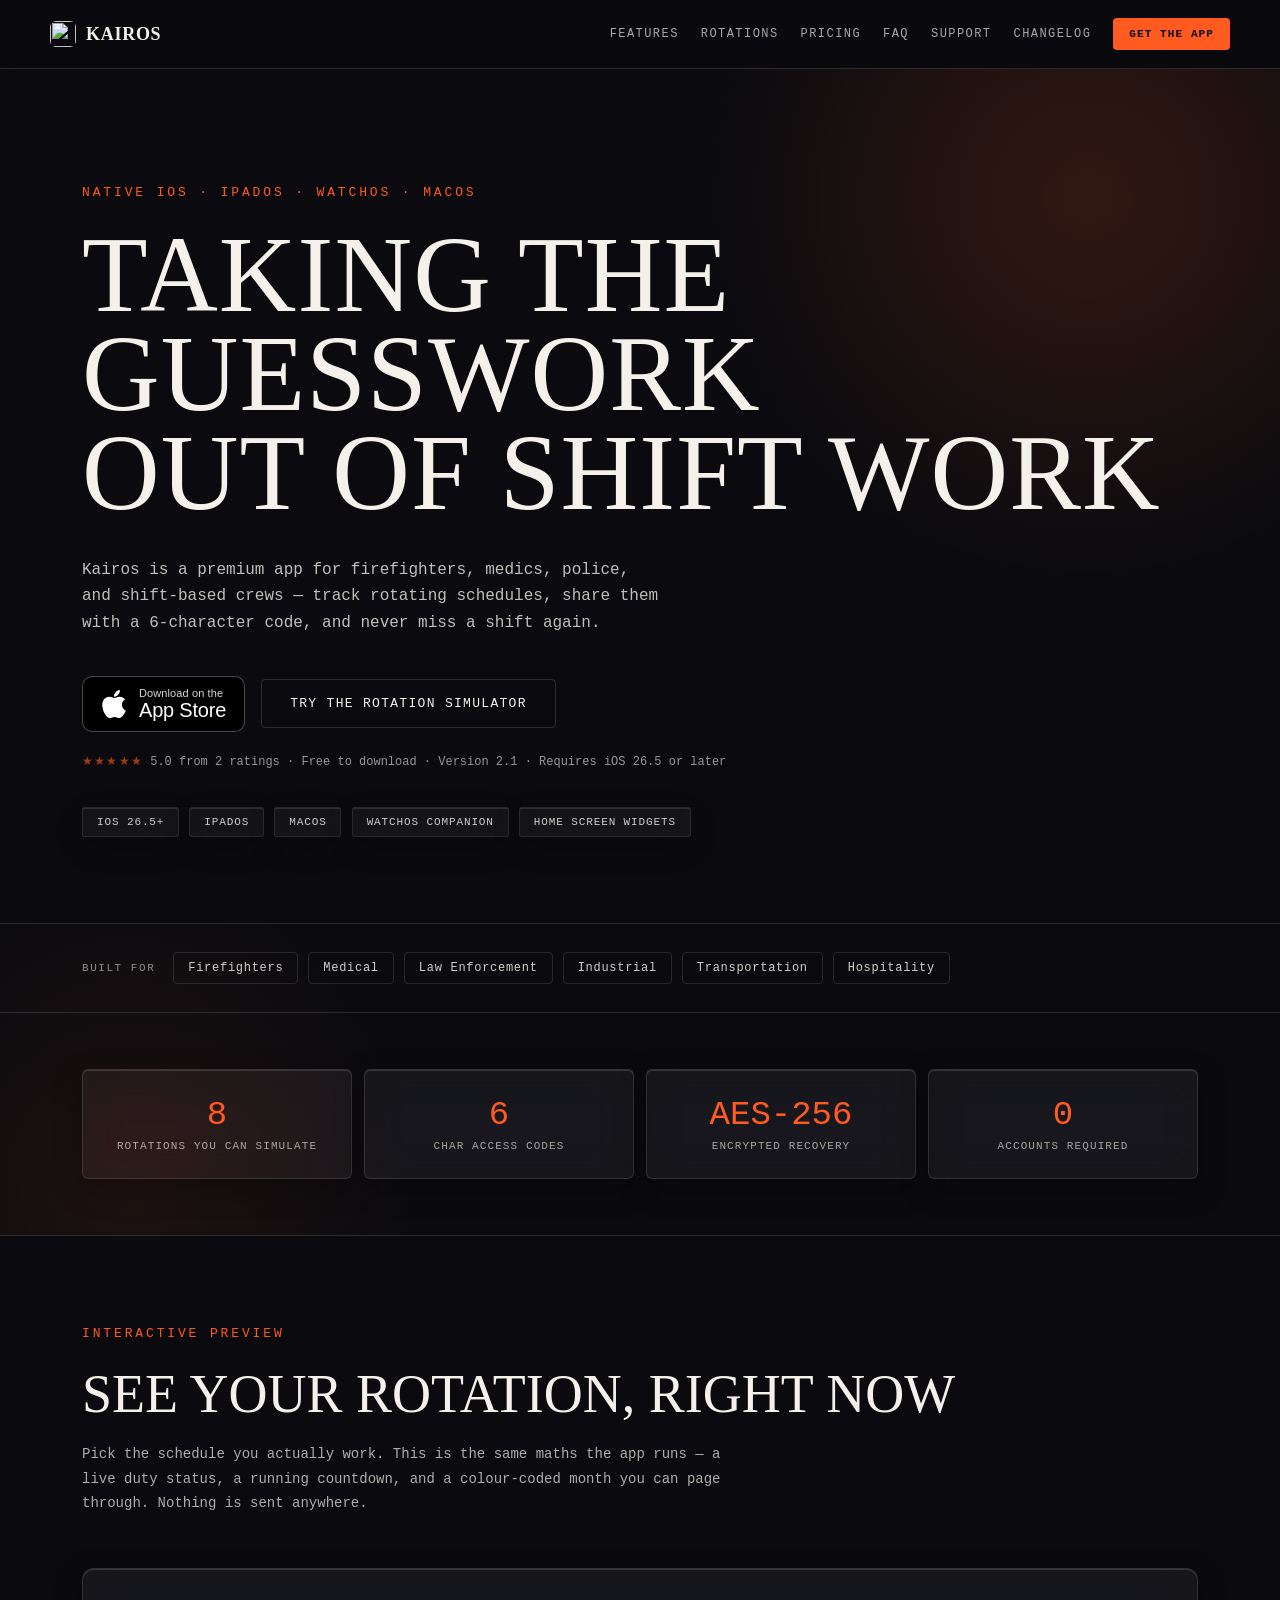
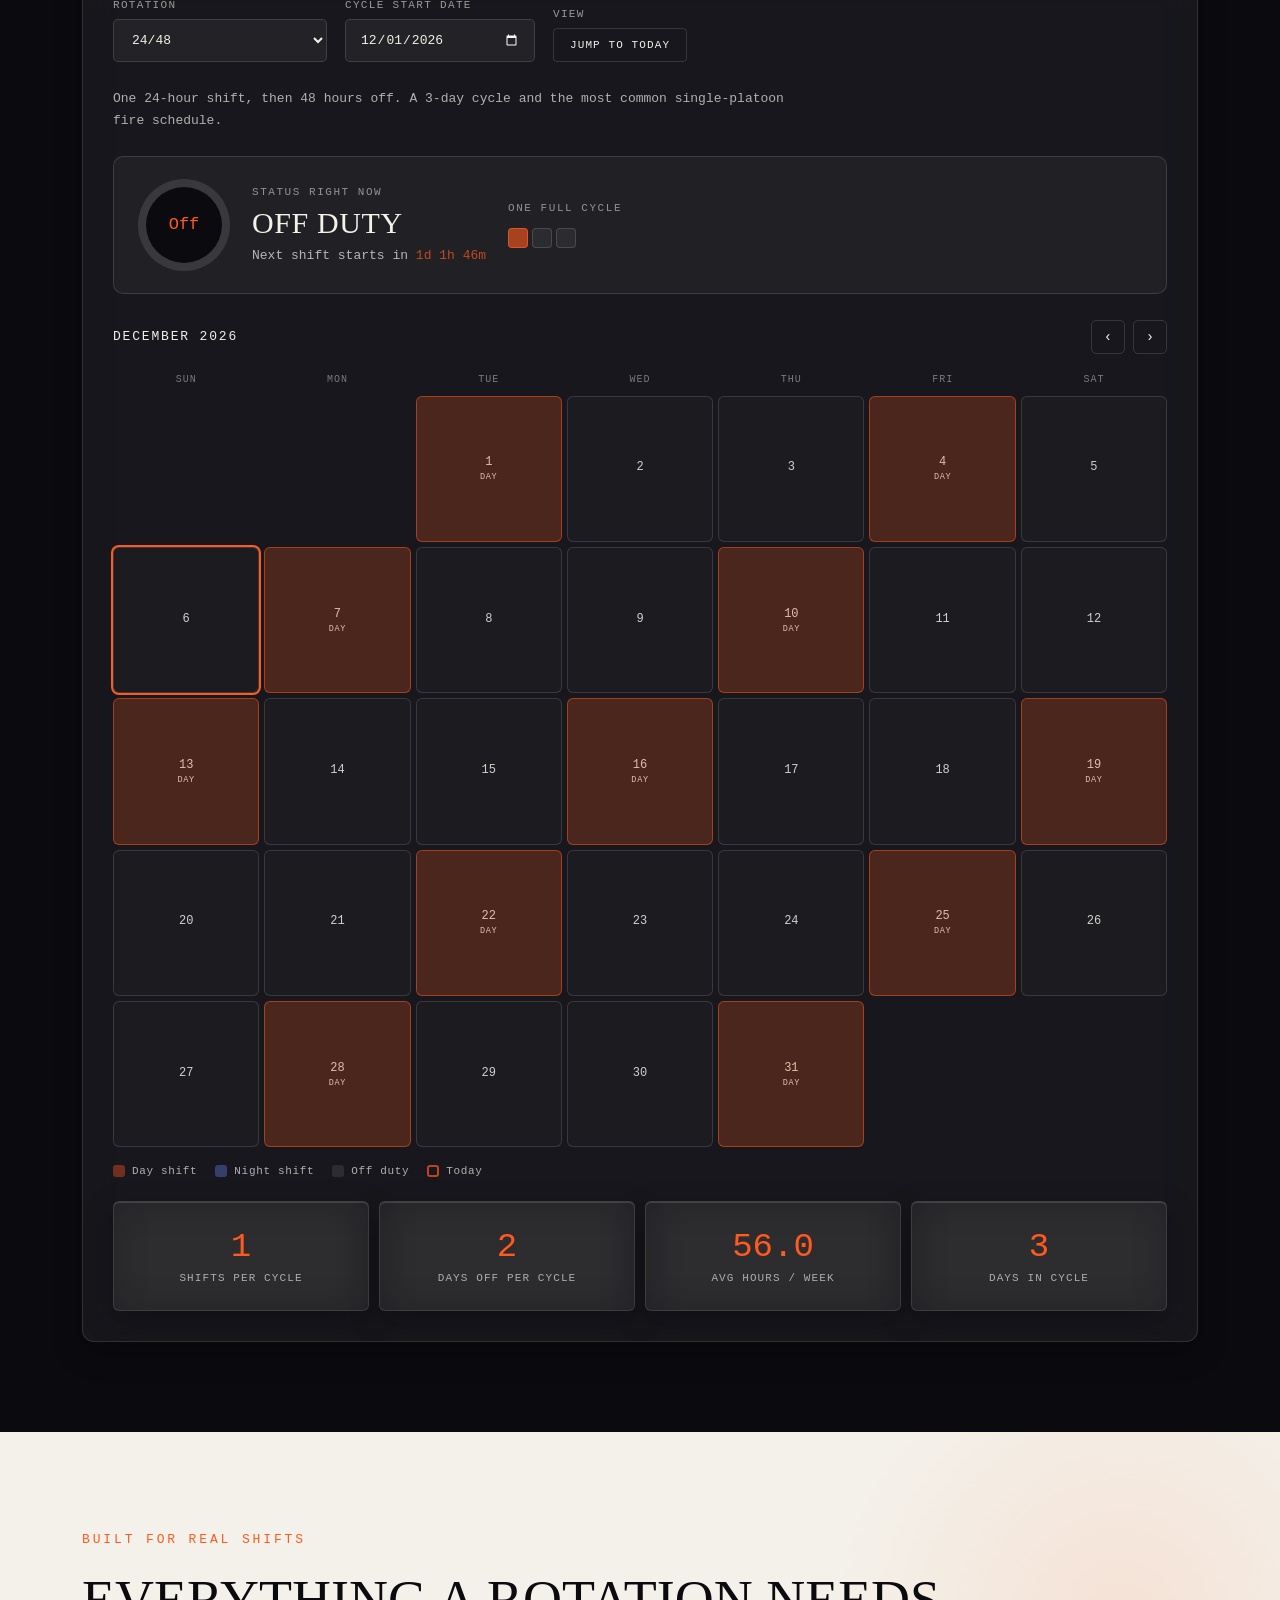
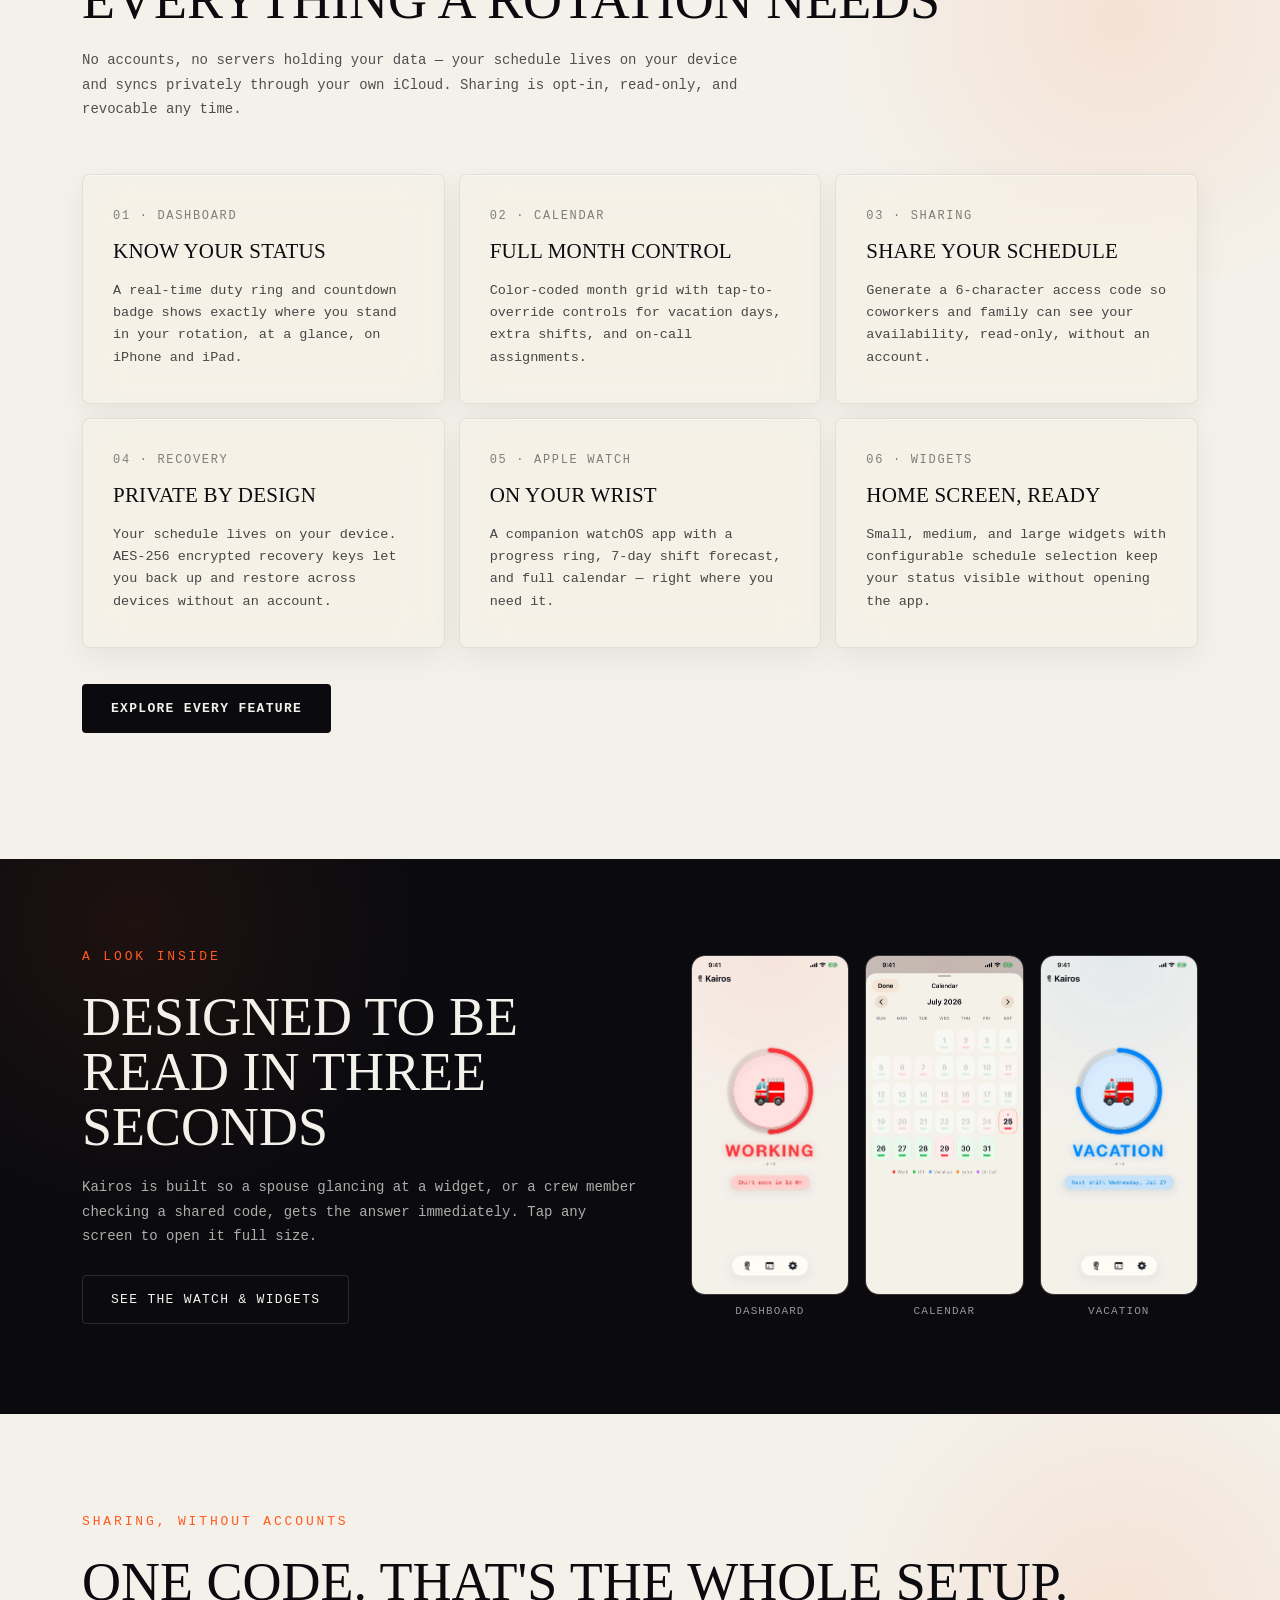
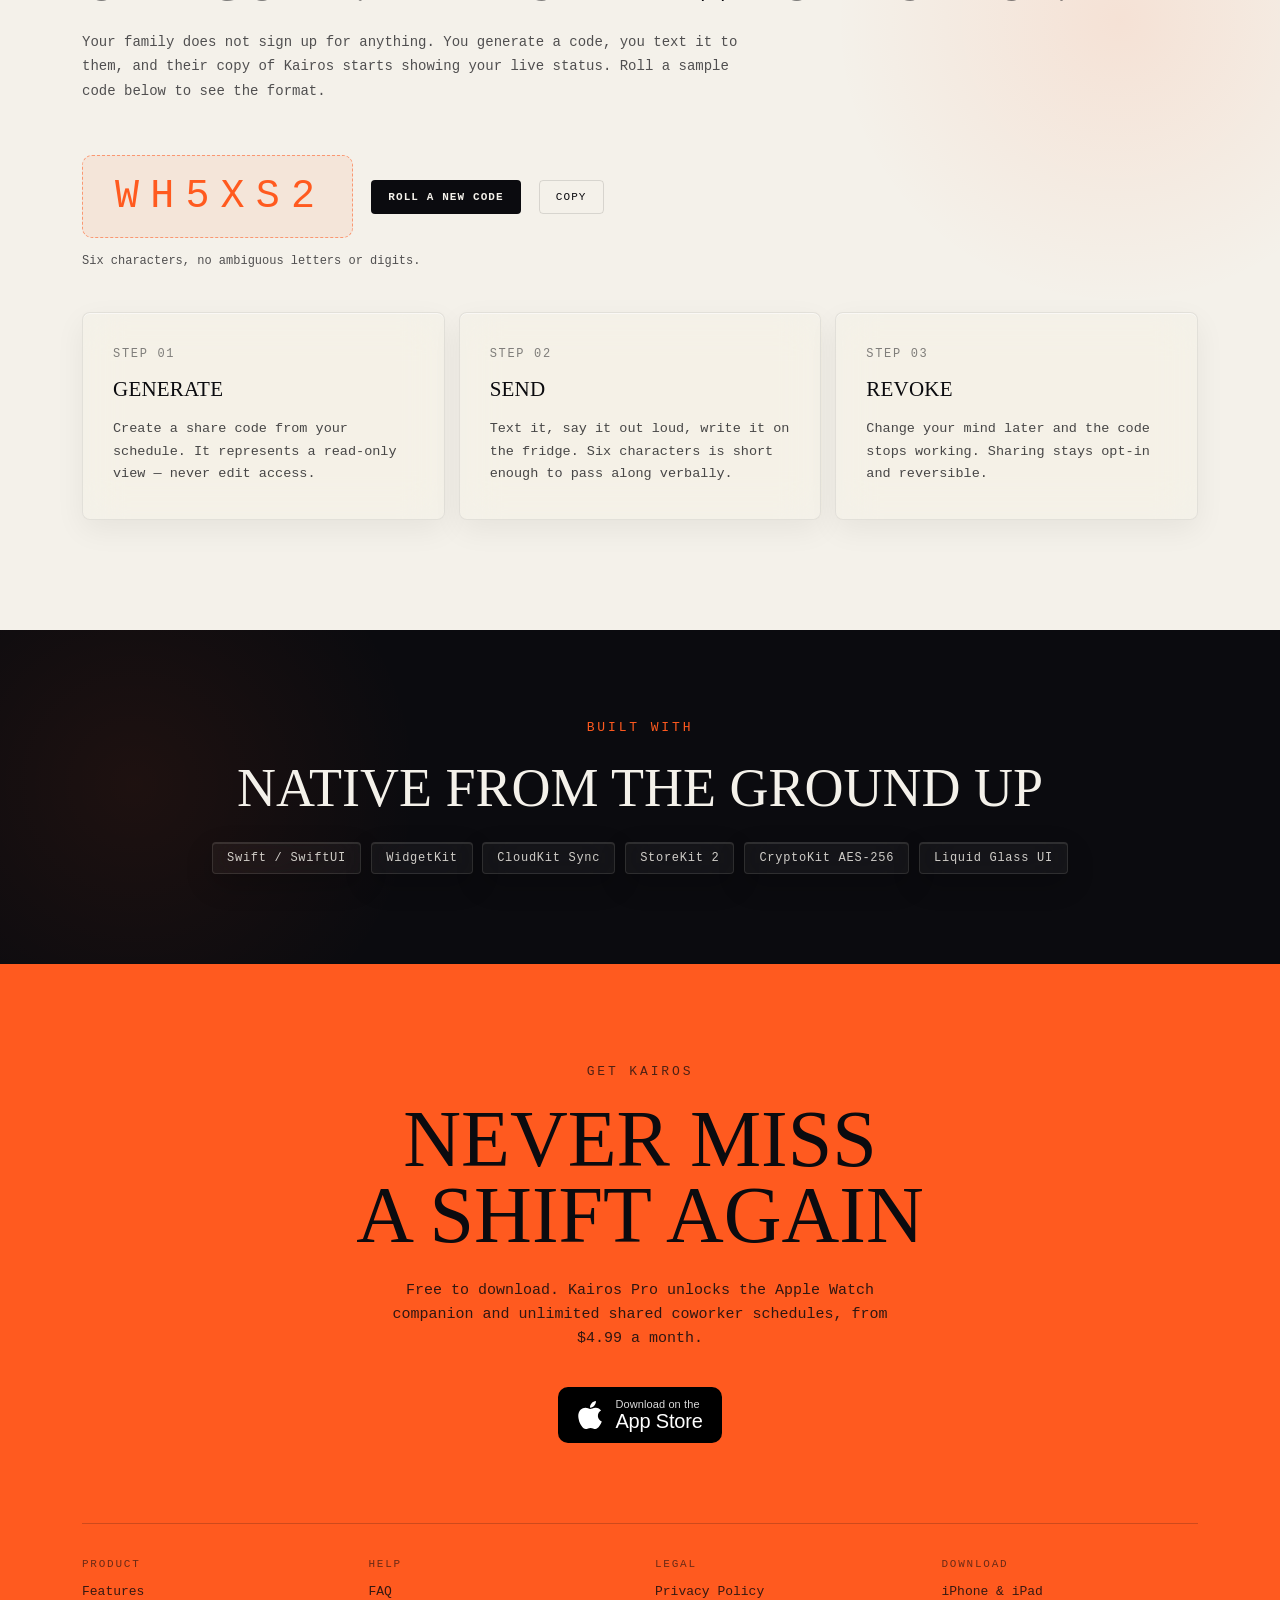
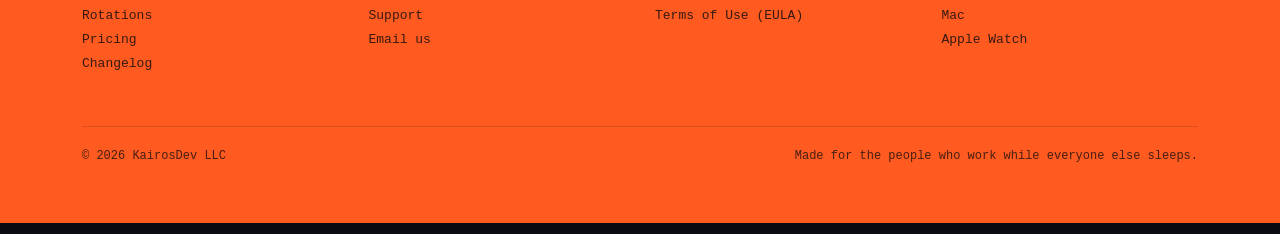
==== commit de147ff8: "Make the site durable: enforce link, asset and deploy invariants in CI The site had no automated pro" ====
--- a/index.html
+++ b/index.html
@@ -20,14 +20,14 @@
 <meta property="og:site_name" content="Kairos" />
 <meta property="og:locale" content="en_US" />
 <meta property="og:url" content="https://www.kairosapp.dev/" />
-<meta property="og:image" content="https://www.kairosapp.dev/icon.png" />
-<meta property="og:image:width" content="300" />
-<meta property="og:image:height" content="300" />
-<meta property="og:image:alt" content="Kairos app icon" />
-<meta name="twitter:card" content="summary" />
+<meta property="og:image" content="https://www.kairosapp.dev/og-image.png" />
+<meta property="og:image:width" content="1200" />
+<meta property="og:image:height" content="630" />
+<meta property="og:image:alt" content="Kairos — taking the guesswork out of shift work" />
+<meta name="twitter:card" content="summary_large_image" />
 <meta name="twitter:title" content="Kairos — Taking the guesswork out of shift work." />
 <meta name="twitter:description" content="A premium native app for firefighters, medics, police, and shift workers to track rotating schedules and share them with the people who matter." />
-<meta name="twitter:image" content="https://www.kairosapp.dev/icon.png" />
+<meta name="twitter:image" content="https://www.kairosapp.dev/og-image.png" />
 <link rel="canonical" href="https://www.kairosapp.dev/" />
 
 <script type="application/ld+json">
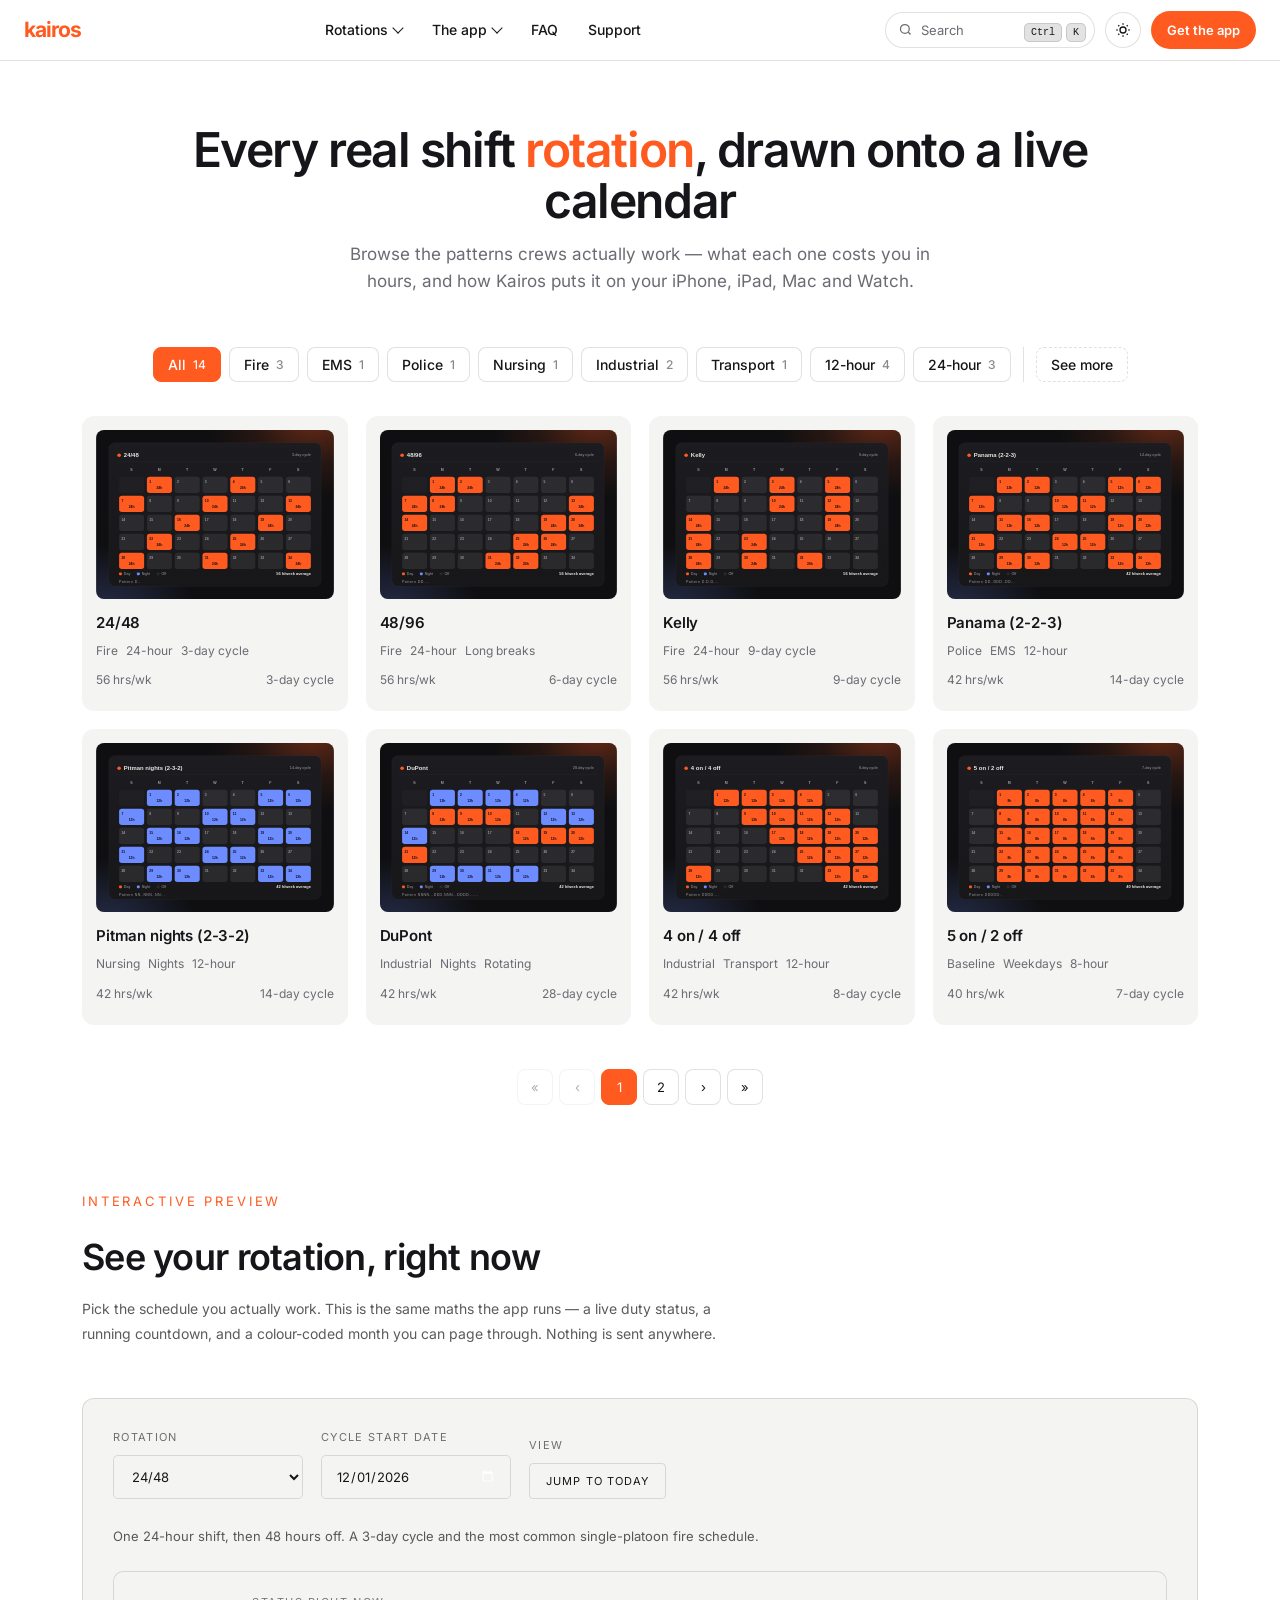
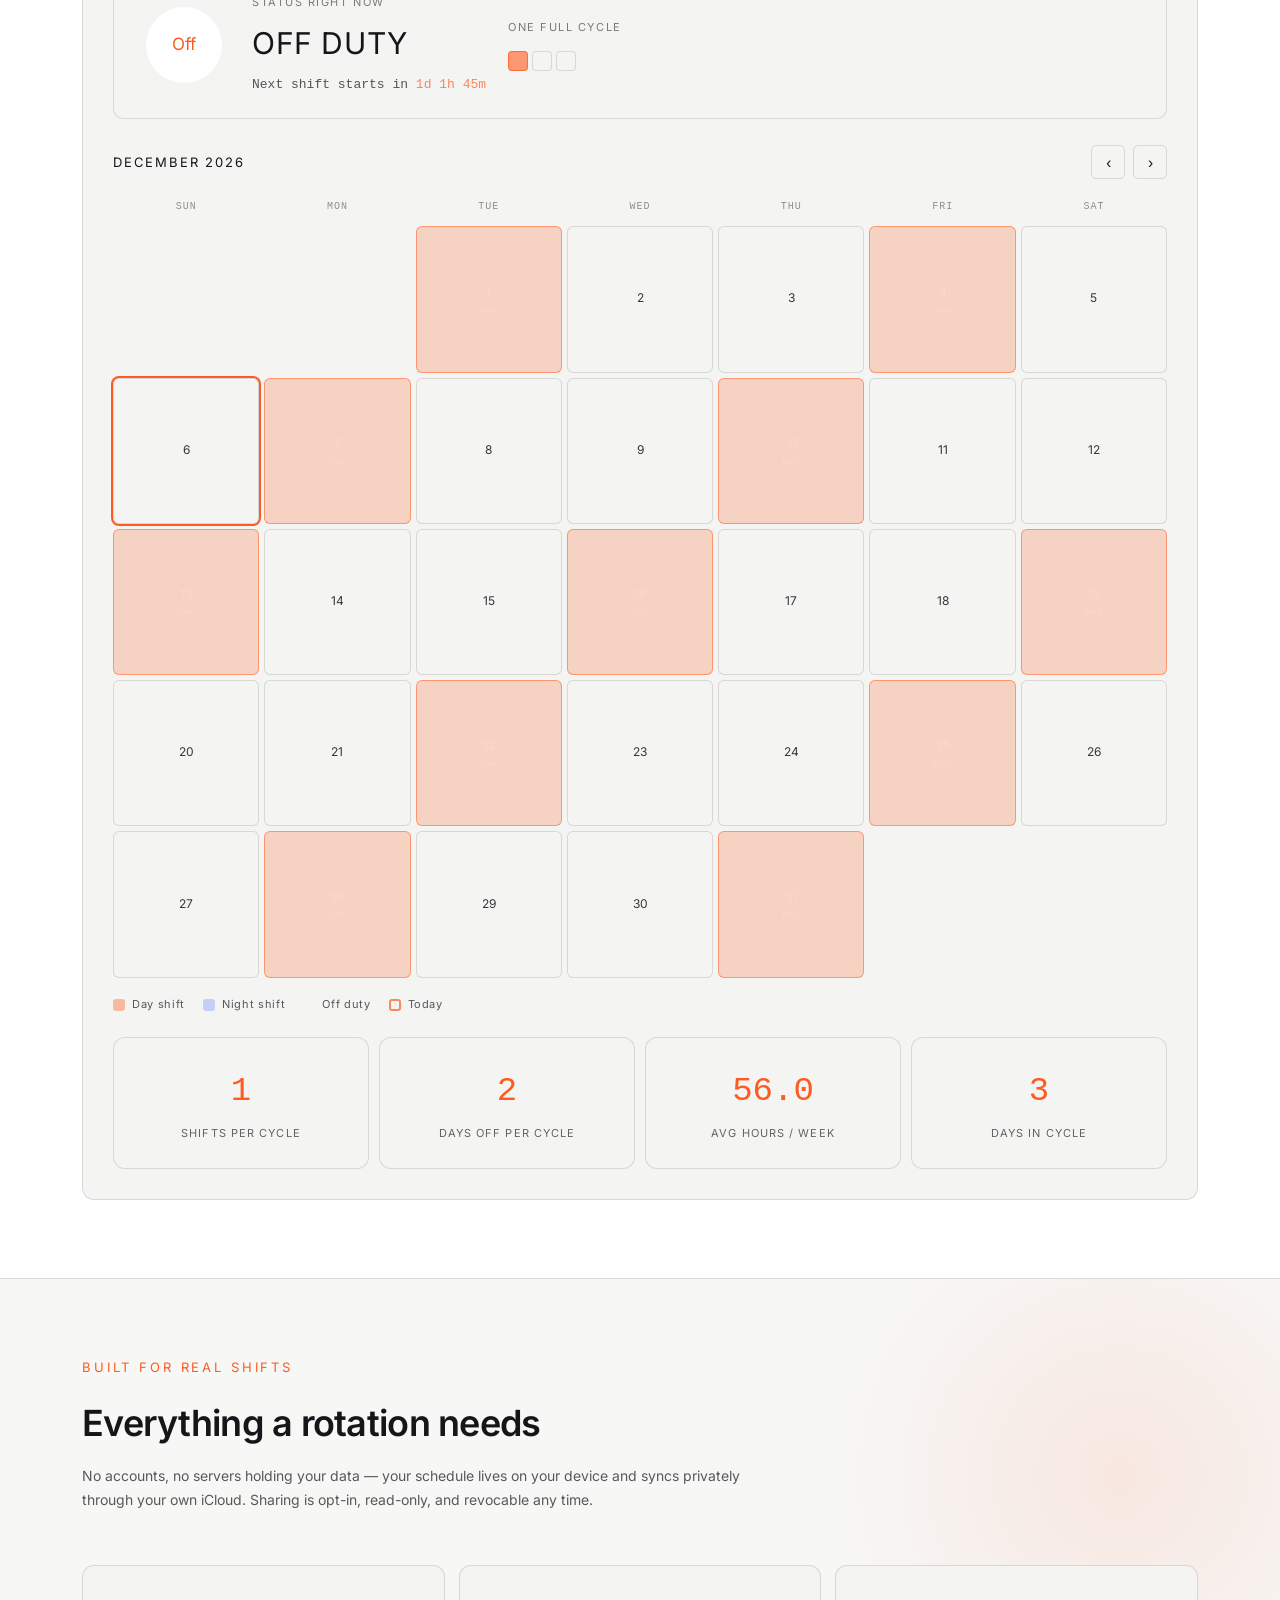
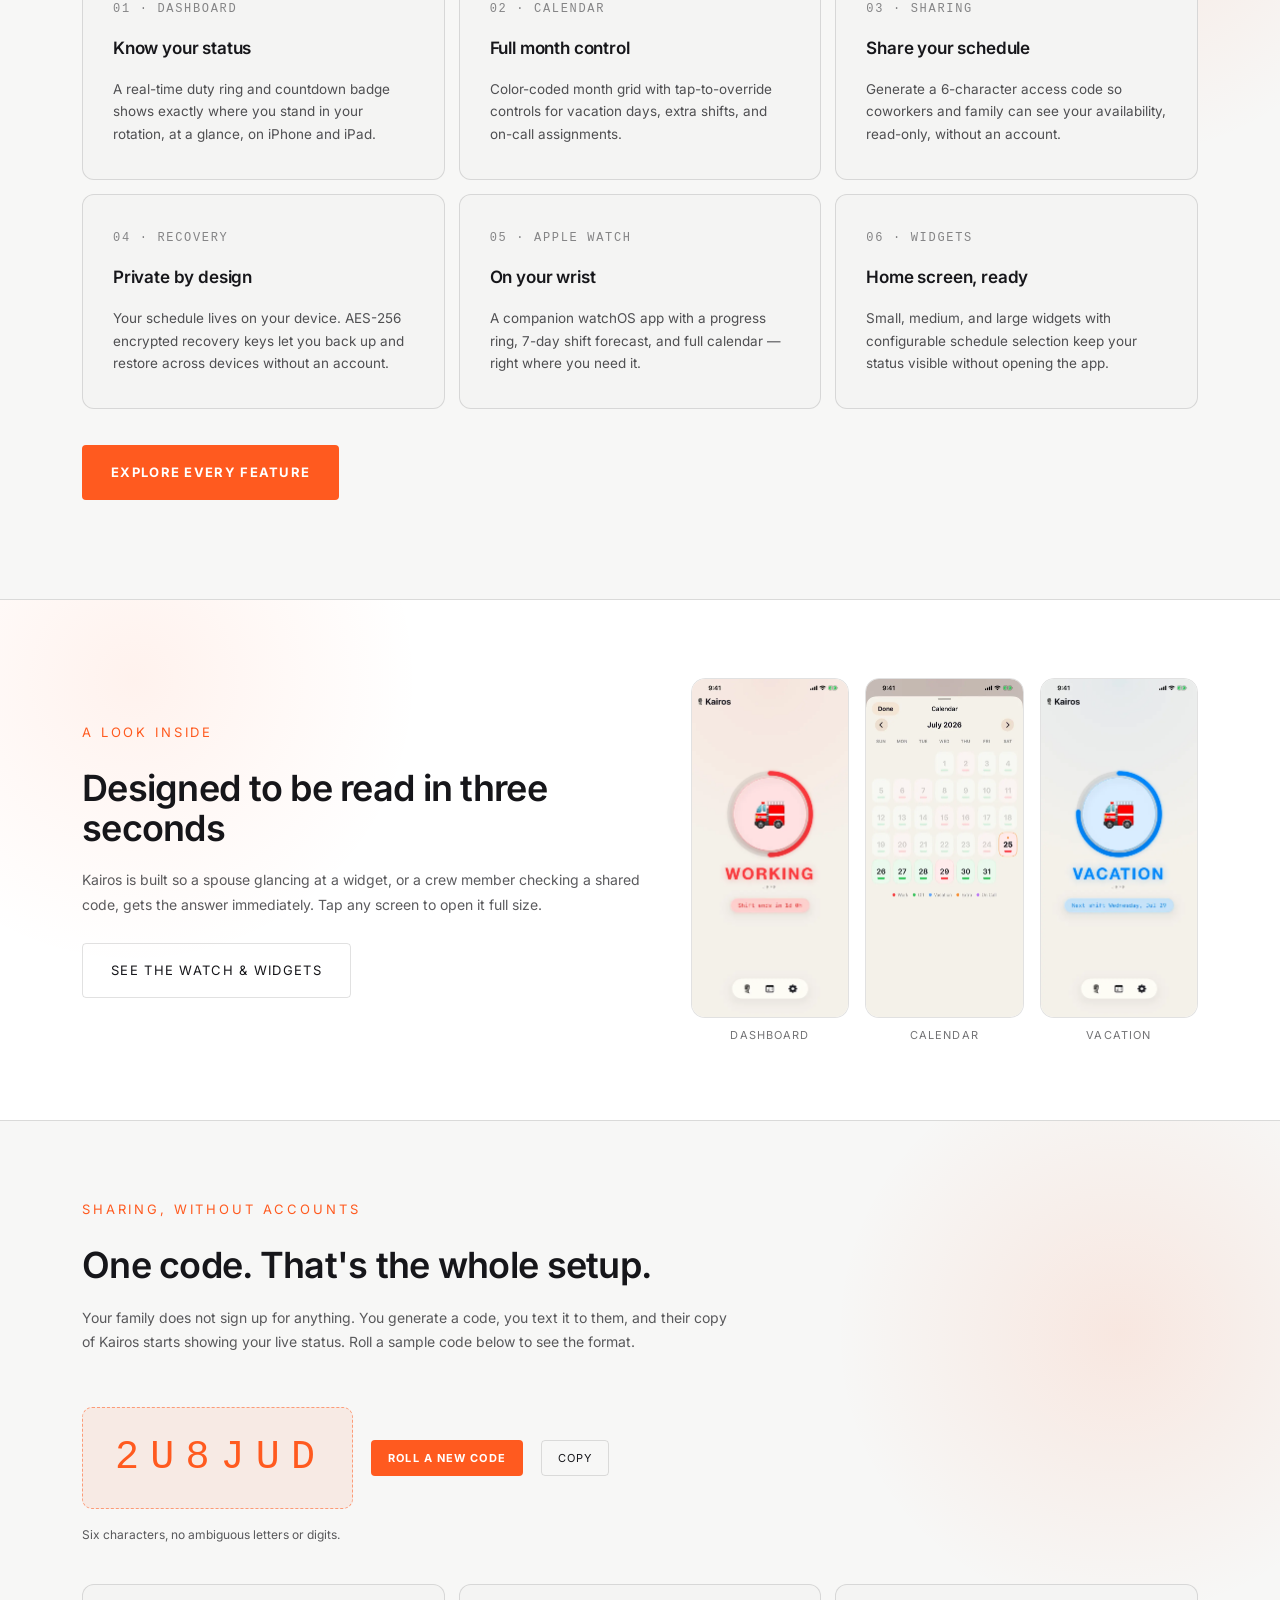
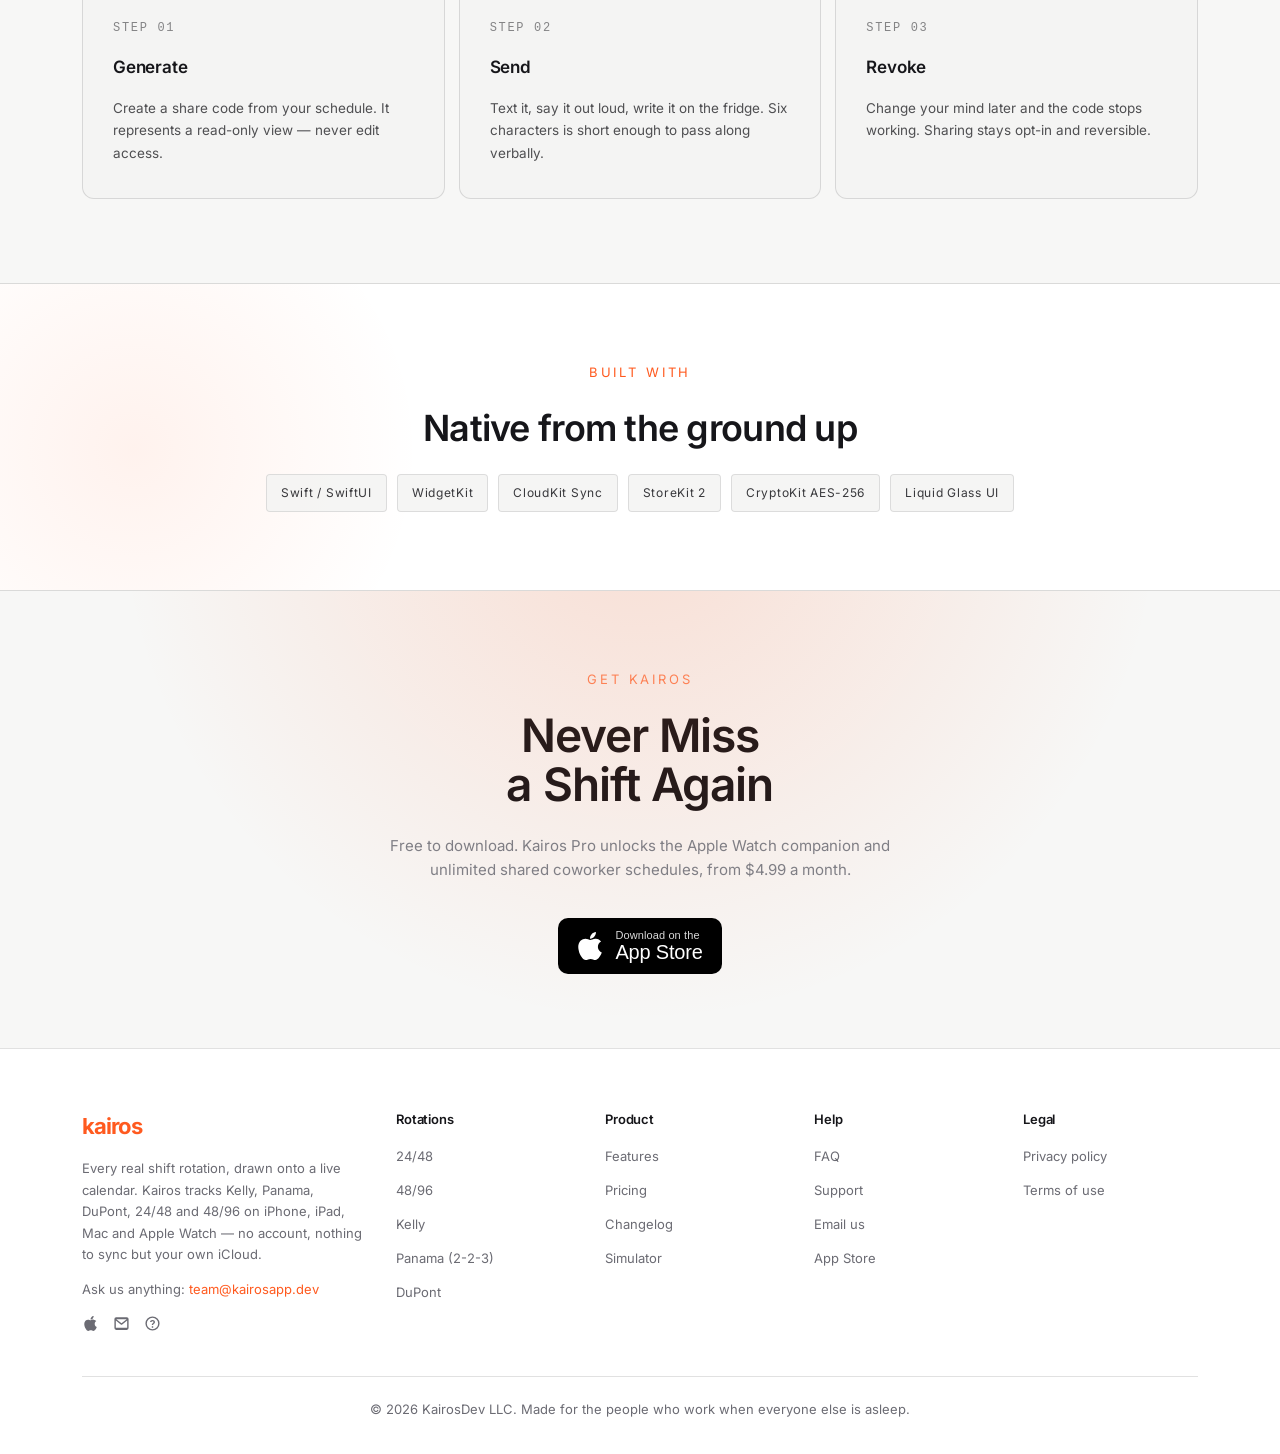
==== commit 2ff44f02: "Relaunch the site as a rotation gallery on a neutral dark theme The site read as a single-column edi" ====
--- a/index.html
+++ b/index.html
@@ -66,6 +66,7 @@
 </script>
 
 <script>document.documentElement.classList.add('js');</script>
+<script>(function(){try{var m=localStorage.getItem('kairos-theme');if(!m&&window.matchMedia&&window.matchMedia('(prefers-color-scheme: light)').matches)m='light';document.documentElement.setAttribute('data-theme',m||'dark');}catch(e){}}());</script>
 <link rel="stylesheet" href="assets/site.css" />
 <style>
   /* Home-only hero treatment. */
@@ -211,17 +212,80 @@
 <nav class="site-nav">
   <div class="nav-inner">
     <a class="brand" href="/">
-      <img src="icon.png" alt="" width="300" height="300" />
-      Kairos
+      kairos
     </a>
     <button class="nav-toggle" type="button" aria-expanded="false" aria-controls="nav-links" hidden>Menu</button>
     <div class="nav-links" id="nav-links">
-      <a class="navlink" href="/features">Features</a>
-      <a class="navlink" href="/rotations">Rotations</a>
-      <a class="navlink" href="/pricing">Pricing</a>
+      <div class="nav-menu" data-open="false">
+        <button type="button" aria-expanded="false" aria-controls="menu-rotations">Rotations</button>
+        <div class="nav-panel" id="menu-rotations">
+          <div>
+            <h4>Patterns</h4>
+            <div class="nav-panel-list">
+            <a href="/rotations#24-48">24/48</a>
+            <a href="/rotations#48-96">48/96</a>
+            <a href="/rotations#kelly">Kelly</a>
+            <a href="/rotations#panama">Panama (2-2-3)</a>
+            <a href="/rotations#pitman">Pitman nights</a>
+            <a href="/rotations#dupont">DuPont</a>
+            <a href="/rotations#4-on-4-off">4 on / 4 off</a>
+            <a href="/rotations#5-2">5 on / 2 off</a>
+            </div>
+          </div>
+          <div>
+            <h4>By crew</h4>
+            <div class="nav-panel-list">
+              <a href="/rotations?crew=fire">Fire <span class="n">4</span></a>
+              <a href="/rotations?crew=ems">EMS <span class="n">3</span></a>
+              <a href="/rotations?crew=police">Police <span class="n">3</span></a>
+              <a href="/rotations?crew=nursing">Nursing <span class="n">3</span></a>
+              <a href="/rotations?crew=industrial">Industrial <span class="n">2</span></a>
+              <a href="/rotations?crew=transport">Transport <span class="n">2</span></a>
+            </div>
+            <h4 style="margin-top:16px">Tools</h4>
+            <div class="nav-panel-list">
+              <a href="/rotations#simulator">Rotation simulator</a>
+              <a href="/rotations#compare">Hours compared</a>
+            </div>
+          </div>
+        </div>
+      </div>
+      <div class="nav-menu" data-open="false">
+        <button type="button" aria-expanded="false" aria-controls="menu-app">The app</button>
+        <div class="nav-panel" id="menu-app">
+          <div>
+            <h4>Product</h4>
+            <div class="nav-panel-list">
+              <a href="/features">Features</a>
+              <a href="/features#panel-calendar">Calendar</a>
+              <a href="/features#panel-sharing">Sharing</a>
+              <a href="/features#panel-watch">Widgets</a>
+              <a href="/features#panel-privacy">Privacy</a>
+            </div>
+          </div>
+          <div>
+            <h4>Get it</h4>
+            <div class="nav-panel-list">
+              <a href="/pricing">Pricing</a>
+              <a href="/changelog">Changelog</a>
+              <a href="https://apps.apple.com/us/app/kairos-shift-tracker/id6792157855">App Store</a>
+            </div>
+          </div>
+        </div>
+      </div>
       <a class="navlink" href="/faq">FAQ</a>
       <a class="navlink" href="/support">Support</a>
-      <a class="navlink" href="/changelog">Changelog</a>
+    </div>
+    <div class="nav-right">
+      <button class="nav-search" id="search-open" type="button" aria-label="Search the site">
+        <svg viewBox="0 0 24 24" width="15" height="15" fill="none" stroke="currentColor" stroke-width="2" aria-hidden="true"><circle cx="11" cy="11" r="7"/><path d="m20 20-3.5-3.5"/></svg>
+        <span>Search</span>
+        <span class="sk"><kbd>Ctrl</kbd> <kbd>K</kbd></span>
+      </button>
+      <button class="theme-toggle" id="theme-toggle" type="button" aria-label="Switch between light and dark mode">
+        <svg class="icon-moon" viewBox="0 0 24 24" fill="none" stroke="currentColor" stroke-width="2" aria-hidden="true"><path d="M21 12.8A9 9 0 1 1 11.2 3a7 7 0 0 0 9.8 9.8Z"/></svg>
+        <svg class="icon-sun" viewBox="0 0 24 24" fill="none" stroke="currentColor" stroke-width="2" aria-hidden="true"><circle cx="12" cy="12" r="4.5"/><path d="M12 2v2m0 16v2M2 12h2m16 0h2M4.9 4.9l1.5 1.5m11.2 11.2 1.5 1.5M19.1 4.9l-1.5 1.5M6.4 17.6l-1.5 1.5"/></svg>
+      </button>
       <a class="nav-cta" href="https://apps.apple.com/us/app/kairos-shift-tracker/id6792157855">Get the app</a>
     </div>
   </div>
@@ -229,76 +293,169 @@
 
 <main id="main">
 
-  <header class="hero" id="top">
+  <header class="gallery-head" id="top">
     <div class="wrap">
-      <p class="eyebrow">Native iOS · iPadOS · watchOS · macOS</p>
-      <h1 class="headline">
-        <span>Taking the</span>
-        <span>Guesswork</span>
-        <span>Out of Shift Work</span>
-      </h1>
-      <p class="sub">Kairos is a premium app for firefighters, medics, police, and shift-based crews — track rotating schedules, share them with a 6-character code, and never miss a shift again.</p>
-      <div class="cta-row">
-        <a class="appstore-badge" href="https://apps.apple.com/us/app/kairos-shift-tracker/id6792157855">
-          <svg viewBox="0 0 384 512" aria-hidden="true" focusable="false"><path d="M318.7 268.7c-.2-36.7 16.4-64.4 50-84.8-18.8-26.9-47.2-41.7-84.7-44.6-35.5-2.8-74.3 20.7-88.5 20.7-15 0-49.4-19.7-76.4-19.7C63.3 141.2 4 184.8 4 273.5q0 39.3 14.4 81.2c12.8 36.7 59 126.7 107.2 125.2 25.2-.6 43-17.9 75.8-17.9 31.8 0 48.3 17.9 76.4 17.9 48.6-.7 90.4-82.5 102.6-119.3-65.2-30.7-61.7-90-61.7-91.9zm-56.6-164.2c27.3-32.4 24.8-61.9 24-72.5-24.1 1.4-52 16.4-67.9 34.9-17.5 19.8-27.8 44.3-25.6 71.9 26.1 2 49.9-11.4 69.5-34.3z"/></svg>
-          <span class="ab-text">
-            <span class="ab-small">Download on the</span>
-            <span class="ab-big">App Store</span>
-          </span>
-        </a>
-        <a class="btn btn-secondary" href="/rotations">Try the rotation simulator</a>
-      </div>
-      <p class="rating-line">
-        <span class="stars" aria-hidden="true">★★★★★</span>
-        5.0 from 2 ratings · Free to download · Version 2.1 · Requires iOS 26.5 or later
-      </p>
-      <div class="platforms">
-        <span class="platform-badge glass-dark is-static">iOS 26.5+</span>
-        <span class="platform-badge glass-dark is-static">iPadOS</span>
-        <span class="platform-badge glass-dark is-static">macOS</span>
-        <span class="platform-badge glass-dark is-static">watchOS Companion</span>
-        <span class="platform-badge glass-dark is-static">Home Screen Widgets</span>
-      </div>
+      <h1>Every real shift <em>rotation</em>, drawn onto a live calendar</h1>
+      <p>Browse the patterns crews actually work — what each one costs you in
+      hours, and how Kairos puts it on your iPhone, iPad, Mac and Watch.</p>
     </div>
   </header>
 
-  <div class="roles-strip">
-    <div class="wrap">
-      <div class="roles-row">
-        <span class="roles-label">Built for</span>
-        <div class="tag-row">
-          <span class="tag">Firefighters</span>
-          <span class="tag">Medical</span>
-          <span class="tag">Law Enforcement</span>
-          <span class="tag">Industrial</span>
-          <span class="tag">Transportation</span>
-          <span class="tag">Hospitality</span>
-        </div>
-      </div>
-    </div>
-  </div>
-
-  <div class="preview-band">
-    <div class="wrap">
-      <div class="grid-4">
-        <div class="stat-cell glass-dark reveal" style="--reveal-i:0">
-          <p class="num mono"><span data-count-to="8" data-count-suffix="">8</span></p>
-          <p class="label">Rotations you can simulate</p>
-        </div>
-        <div class="stat-cell glass-dark reveal" style="--reveal-i:1">
-          <p class="num mono"><span data-count-to="6">6</span></p>
-          <p class="label">Char access codes</p>
-        </div>
-        <div class="stat-cell glass-dark reveal" style="--reveal-i:2">
-          <p class="num mono">AES-256</p>
-          <p class="label">Encrypted recovery</p>
-        </div>
-        <div class="stat-cell glass-dark reveal" style="--reveal-i:3">
-          <p class="num mono"><span data-count-to="0">0</span></p>
-          <p class="label">Accounts required</p>
-        </div>
-      </div>
-    </div>
+  <div class="wrap">
+    <div class="chip-row" id="chip-row" role="group" aria-label="Filter rotations and features">
+        <button class="chip" type="button" data-filter="all" aria-pressed="true"><span>All</span><span class="n">14</span></button>
+        <button class="chip" type="button" data-filter="fire" aria-pressed="false"><span>Fire</span><span class="n">3</span></button>
+        <button class="chip" type="button" data-filter="ems" aria-pressed="false"><span>EMS</span><span class="n">1</span></button>
+        <button class="chip" type="button" data-filter="police" aria-pressed="false"><span>Police</span><span class="n">1</span></button>
+        <button class="chip" type="button" data-filter="nursing" aria-pressed="false"><span>Nursing</span><span class="n">1</span></button>
+        <button class="chip" type="button" data-filter="industrial" aria-pressed="false"><span>Industrial</span><span class="n">2</span></button>
+        <button class="chip" type="button" data-filter="transport" aria-pressed="false"><span>Transport</span><span class="n">1</span></button>
+        <button class="chip" type="button" data-filter="12h" aria-pressed="false"><span>12-hour</span><span class="n">4</span></button>
+        <button class="chip" type="button" data-filter="24h" aria-pressed="false"><span>24-hour</span><span class="n">3</span></button>
+        <button class="chip" type="button" data-overflow="true" data-filter="nights" aria-pressed="false"><span>Nights</span><span class="n">2</span></button>
+        <button class="chip" type="button" data-overflow="true" data-filter="weekend" aria-pressed="false"><span>Every other weekend</span><span class="n">2</span></button>
+        <button class="chip" type="button" data-overflow="true" data-filter="app" aria-pressed="false"><span>App features</span><span class="n">6</span></button>
+        <span class="chip-sep" aria-hidden="true"></span>
+        <button class="chip chip-more" id="chip-more" type="button" aria-expanded="false">See more</button>
+    </div>
+
+    <div class="gallery-grid" id="gallery-grid" data-per-page="8">
+        <article class="g-card reveal" data-cats="fire 24h short" data-name="24/48" style="--reveal-i:0">
+          <div class="thumb">
+            <img src="/assets/thumbs/24-48.svg" alt="24/48 shown on the Kairos calendar" width="1200" height="854" loading="lazy" />
+          </div>
+          <h3>24/48</h3>
+          <p class="g-tags"><span>Fire</span><span>24-hour</span><span>3-day cycle</span></p>
+          <p class="g-meta"><span>56 hrs/wk</span><span>3-day cycle</span></p>
+          <a class="stretch" href="/rotations#24-48" aria-label="24/48"></a>
+        </article>
+        <article class="g-card reveal" data-cats="fire 24h long" data-name="48/96" style="--reveal-i:1">
+          <div class="thumb">
+            <img src="/assets/thumbs/48-96.svg" alt="48/96 shown on the Kairos calendar" width="1200" height="854" loading="lazy" />
+          </div>
+          <h3>48/96</h3>
+          <p class="g-tags"><span>Fire</span><span>24-hour</span><span>Long breaks</span></p>
+          <p class="g-meta"><span>56 hrs/wk</span><span>6-day cycle</span></p>
+          <a class="stretch" href="/rotations#48-96" aria-label="48/96"></a>
+        </article>
+        <article class="g-card reveal" data-cats="fire 24h long" data-name="Kelly" style="--reveal-i:2">
+          <div class="thumb">
+            <img src="/assets/thumbs/kelly.svg" alt="Kelly shown on the Kairos calendar" width="1200" height="854" loading="lazy" />
+          </div>
+          <h3>Kelly</h3>
+          <p class="g-tags"><span>Fire</span><span>24-hour</span><span>9-day cycle</span></p>
+          <p class="g-meta"><span>56 hrs/wk</span><span>9-day cycle</span></p>
+          <a class="stretch" href="/rotations#kelly" aria-label="Kelly"></a>
+        </article>
+        <article class="g-card reveal" data-cats="police ems 12h weekend" data-name="Panama (2-2-3)" style="--reveal-i:3">
+          <div class="thumb">
+            <img src="/assets/thumbs/panama.svg" alt="Panama (2-2-3) shown on the Kairos calendar" width="1200" height="854" loading="lazy" />
+          </div>
+          <h3>Panama (2-2-3)</h3>
+          <p class="g-tags"><span>Police</span><span>EMS</span><span>12-hour</span></p>
+          <p class="g-meta"><span>42 hrs/wk</span><span>14-day cycle</span></p>
+          <a class="stretch" href="/rotations#panama" aria-label="Panama (2-2-3)"></a>
+        </article>
+        <article class="g-card reveal" data-cats="nursing nights 12h weekend" data-name="Pitman nights (2-3-2)" style="--reveal-i:0">
+          <div class="thumb">
+            <img src="/assets/thumbs/pitman.svg" alt="Pitman nights (2-3-2) shown on the Kairos calendar" width="1200" height="854" loading="lazy" />
+          </div>
+          <h3>Pitman nights (2-3-2)</h3>
+          <p class="g-tags"><span>Nursing</span><span>Nights</span><span>12-hour</span></p>
+          <p class="g-meta"><span>42 hrs/wk</span><span>14-day cycle</span></p>
+          <a class="stretch" href="/rotations#pitman" aria-label="Pitman nights (2-3-2)"></a>
+        </article>
+        <article class="g-card reveal" data-cats="industrial nights 12h long" data-name="DuPont" style="--reveal-i:1">
+          <div class="thumb">
+            <img src="/assets/thumbs/dupont.svg" alt="DuPont shown on the Kairos calendar" width="1200" height="854" loading="lazy" />
+          </div>
+          <h3>DuPont</h3>
+          <p class="g-tags"><span>Industrial</span><span>Nights</span><span>Rotating</span></p>
+          <p class="g-meta"><span>42 hrs/wk</span><span>28-day cycle</span></p>
+          <a class="stretch" href="/rotations#dupont" aria-label="DuPont"></a>
+        </article>
+        <article class="g-card reveal" data-cats="industrial transport 12h" data-name="4 on / 4 off" style="--reveal-i:2">
+          <div class="thumb">
+            <img src="/assets/thumbs/4-on-4-off.svg" alt="4 on / 4 off shown on the Kairos calendar" width="1200" height="854" loading="lazy" />
+          </div>
+          <h3>4 on / 4 off</h3>
+          <p class="g-tags"><span>Industrial</span><span>Transport</span><span>12-hour</span></p>
+          <p class="g-meta"><span>42 hrs/wk</span><span>8-day cycle</span></p>
+          <a class="stretch" href="/rotations#4-on-4-off" aria-label="4 on / 4 off"></a>
+        </article>
+        <article class="g-card reveal" data-cats="baseline short" data-name="5 on / 2 off" style="--reveal-i:3">
+          <div class="thumb">
+            <img src="/assets/thumbs/5-2.svg" alt="5 on / 2 off shown on the Kairos calendar" width="1200" height="854" loading="lazy" />
+          </div>
+          <h3>5 on / 2 off</h3>
+          <p class="g-tags"><span>Baseline</span><span>Weekdays</span><span>8-hour</span></p>
+          <p class="g-meta"><span>40 hrs/wk</span><span>7-day cycle</span></p>
+          <a class="stretch" href="/rotations#5-2" aria-label="5 on / 2 off"></a>
+        </article>
+        <article class="g-card reveal" data-cats="app" data-name="Live duty status" style="--reveal-i:0">
+          <div class="thumb">
+            <img src="/assets/thumbs/live-status.svg" alt="Live duty status shown on the Kairos calendar" width="1200" height="854" loading="lazy" />
+          </div>
+          <h3>Live duty status</h3>
+          <p class="g-tags"><span>App</span><span>Countdown</span><span>Home Screen</span></p>
+          <p class="g-meta"><span>Feature</span><span>iOS · watchOS</span></p>
+          <a class="stretch" href="/features#panel-dashboard" aria-label="Live duty status"></a>
+        </article>
+        <article class="g-card reveal" data-cats="app" data-name="Shared schedules" style="--reveal-i:1">
+          <div class="thumb">
+            <img src="/assets/thumbs/sharing.svg" alt="Shared schedules shown on the Kairos calendar" width="1200" height="854" loading="lazy" />
+          </div>
+          <h3>Shared schedules</h3>
+          <p class="g-tags"><span>App</span><span>6-char code</span><span>Read-only</span></p>
+          <p class="g-meta"><span>Feature</span><span>iOS · iPadOS</span></p>
+          <a class="stretch" href="/features#panel-sharing" aria-label="Shared schedules"></a>
+        </article>
+        <article class="g-card reveal" data-cats="app" data-name="Home Screen widgets" style="--reveal-i:2">
+          <div class="thumb">
+            <img src="/assets/thumbs/widgets.svg" alt="Home Screen widgets shown on the Kairos calendar" width="1200" height="854" loading="lazy" />
+          </div>
+          <h3>Home Screen widgets</h3>
+          <p class="g-tags"><span>App</span><span>Widgets</span><span>Lock Screen</span></p>
+          <p class="g-meta"><span>Feature</span><span>3 sizes</span></p>
+          <a class="stretch" href="/features#panel-watch" aria-label="Home Screen widgets"></a>
+        </article>
+        <article class="g-card reveal" data-cats="app" data-name="Apple Watch face" style="--reveal-i:3">
+          <div class="thumb">
+            <img src="/assets/thumbs/watch.svg" alt="Apple Watch face shown on the Kairos calendar" width="1200" height="854" loading="lazy" />
+          </div>
+          <h3>Apple Watch face</h3>
+          <p class="g-tags"><span>App</span><span>watchOS</span><span>Complications</span></p>
+          <p class="g-meta"><span>Feature</span><span>watchOS</span></p>
+          <a class="stretch" href="/features#panel-watch" aria-label="Apple Watch face"></a>
+        </article>
+        <article class="g-card reveal" data-cats="app" data-name="On-device privacy" style="--reveal-i:0">
+          <div class="thumb">
+            <img src="/assets/thumbs/privacy.svg" alt="On-device privacy shown on the Kairos calendar" width="1200" height="854" loading="lazy" />
+          </div>
+          <h3>On-device privacy</h3>
+          <p class="g-tags"><span>App</span><span>CloudKit</span><span>No accounts</span></p>
+          <p class="g-meta"><span>Feature</span><span>AES-256</span></p>
+          <a class="stretch" href="/privacy" aria-label="On-device privacy"></a>
+        </article>
+        <article class="g-card reveal" data-cats="app" data-name="Vacation & swaps" style="--reveal-i:1">
+          <div class="thumb">
+            <img src="/assets/thumbs/vacation.svg" alt="Vacation & swaps shown on the Kairos calendar" width="1200" height="854" loading="lazy" />
+          </div>
+          <h3>Vacation & swaps</h3>
+          <p class="g-tags"><span>App</span><span>Calendar</span><span>Overrides</span></p>
+          <p class="g-meta"><span>Feature</span><span>iOS · macOS</span></p>
+          <a class="stretch" href="/features#panel-calendar" aria-label="Vacation & swaps"></a>
+        </article>
+      <p class="g-empty" id="gallery-empty" hidden>Nothing matches that filter yet.</p>
+    </div>
+
+    <nav class="pager" id="pager" aria-label="Pagination">
+      <button type="button" data-nav="first" aria-label="First page">&laquo;</button>
+      <button type="button" data-nav="prev" aria-label="Previous page">&lsaquo;</button>
+      <button type="button" data-page="1" aria-current="true">1</button><button type="button" data-page="2" aria-current="false">2</button>
+      <button type="button" data-nav="next" aria-label="Next page">&rsaquo;</button>
+      <button type="button" data-nav="last" aria-label="Last page">&raquo;</button>
+    </nav>
   </div>
 
   <!-- Interactive: live rotation preview, teased on the home page -->
@@ -477,7 +634,7 @@
       <div class="code-demo">
         <span class="code-box mono" id="code-box">KAIROS</span>
         <button class="btn btn-dark btn-sm" type="button" id="code-roll" hidden>Roll a new code</button>
-        <button class="btn btn-secondary btn-sm" type="button" id="code-copy" hidden style="color:var(--ink);border-color:var(--line-on-paper)">Copy</button>
+        <button class="btn btn-secondary btn-sm" type="button" id="code-copy" hidden>Copy</button>
       </div>
       <p class="code-status mono" id="code-status" aria-live="polite" style="margin-top:16px">Six characters, no ambiguous letters or digits.</p>
 
@@ -565,6 +722,62 @@
   </div>
 </footer>
 
+<footer class="site-foot">
+  <div class="wrap">
+    <div class="foot-grid">
+      <div class="foot-brand">
+        <a class="brand" href="/">kairos</a>
+        <p>Every real shift rotation, drawn onto a live calendar. Kairos tracks
+        Kelly, Panama, DuPont, 24/48 and 48/96 on iPhone, iPad, Mac and Apple Watch —
+        no account, nothing to sync but your own iCloud.</p>
+        <p>Ask us anything: <a class="mail" href="mailto:team@kairosapp.dev">team@kairosapp.dev</a></p>
+        <div class="foot-social">
+          <a href="https://apps.apple.com/us/app/kairos-shift-tracker/id6792157855" aria-label="Kairos on the App Store"><svg viewBox="0 0 384 512" aria-hidden="true"><path d="M318.7 268.7c-.2-36.7 16.4-64.4 50-84.8-18.8-26.9-47.2-41.7-84.7-44.6-35.5-2.8-74.3 20.7-88.5 20.7-15 0-49.4-19.7-76.4-19.7C63.3 141.2 4 184.8 4 273.5q0 39.3 14.4 81.2c12.8 36.7 59 126.7 107.2 125.2 25.2-.6 43-17.9 75.8-17.9 31.8 0 48.3 17.9 76.4 17.9 48.6-.7 90.4-82.5 102.6-119.3-65.2-30.7-61.7-90-61.7-91.9zm-56.6-164.2c27.3-32.4 24.8-61.9 24-72.5-24.1 1.4-52 16.4-67.9 34.9-17.5 19.8-27.8 44.3-25.6 71.9 26.1 2 49.9-11.4 69.5-34.3z"/></svg></a>
+          <a href="mailto:team@kairosapp.dev" aria-label="Email the Kairos team"><svg viewBox="0 0 24 24" aria-hidden="true"><path d="M2 5.5A2.5 2.5 0 0 1 4.5 3h15A2.5 2.5 0 0 1 22 5.5v13a2.5 2.5 0 0 1-2.5 2.5h-15A2.5 2.5 0 0 1 2 18.5v-13Zm2.7.5 7.3 5.6L19.3 6H4.7Zm15.3 1.9-7.4 5.7a1 1 0 0 1-1.2 0L4 7.9V18h16V7.9Z"/></svg></a>
+          <a href="/support" aria-label="Support"><svg viewBox="0 0 24 24" aria-hidden="true"><path d="M12 2a10 10 0 1 0 0 20 10 10 0 0 0 0-20Zm0 2a8 8 0 0 1 8 8 8 8 0 0 1-8 8 8 8 0 0 1-8-8 8 8 0 0 1 8-8Zm-1 12h2v2h-2v-2Zm1-9c-1.9 0-3.3 1.2-3.5 3h2c.1-.7.7-1.2 1.5-1.2.9 0 1.5.5 1.5 1.2 0 .6-.3.9-1.1 1.5-.9.6-1.4 1.2-1.4 2.5h2c0-.6.2-.9 1-1.5.9-.7 1.5-1.4 1.5-2.6C15.5 8.2 14 7 12 7Z"/></svg></a>
+        </div>
+      </div>
+      <div>
+        <h4>Rotations</h4>
+        <ul>
+          <li><a href="/rotations#24-48">24/48</a></li>
+          <li><a href="/rotations#48-96">48/96</a></li>
+          <li><a href="/rotations#kelly">Kelly</a></li>
+          <li><a href="/rotations#panama">Panama (2-2-3)</a></li>
+          <li><a href="/rotations#dupont">DuPont</a></li>
+        </ul>
+      </div>
+      <div>
+        <h4>Product</h4>
+        <ul>
+          <li><a href="/features">Features</a></li>
+          <li><a href="/pricing">Pricing</a></li>
+          <li><a href="/changelog">Changelog</a></li>
+          <li><a href="/rotations#simulator">Simulator</a></li>
+        </ul>
+      </div>
+      <div>
+        <h4>Help</h4>
+        <ul>
+          <li><a href="/faq">FAQ</a></li>
+          <li><a href="/support">Support</a></li>
+          <li><a href="mailto:team@kairosapp.dev">Email us</a></li>
+          <li><a href="https://apps.apple.com/us/app/kairos-shift-tracker/id6792157855">App Store</a></li>
+        </ul>
+      </div>
+      <div>
+        <h4>Legal</h4>
+        <ul>
+          <li><a href="/privacy">Privacy policy</a></li>
+          <li><a href="https://www.apple.com/legal/internet-services/itunes/dev/stdeula/">Terms of use</a></li>
+        </ul>
+      </div>
+    </div>
+    <div class="foot-rule"></div>
+    <p class="foot-legal">© 2026 KairosDev LLC. Made for the people who work when everyone else is asleep.</p>
+  </div>
+</footer>
+
 <button id="to-top" type="button" aria-label="Back to top">&#8593;</button>
 
 <div class="lightbox" id="lightbox" hidden role="dialog" aria-modal="true" aria-label="App screenshot">
@@ -576,5 +789,11 @@
 </div>
 
 <script src="assets/site.js"></script>
+<div class="search-overlay" id="search-overlay" hidden role="dialog" aria-modal="true" aria-label="Search Kairos">
+  <div class="search-box">
+    <input id="search-input" type="search" placeholder="Search rotations, features, answers…" autocomplete="off" aria-label="Search" />
+    <ul class="search-results" id="search-results"></ul>
+  </div>
+</div>
 </body>
 </html>
--- a/assets/site.css
+++ b/assets/site.css
@@ -5,25 +5,60 @@
    ========================================================================== */
 
 :root {
-  --ink: #0b0b0f;
-  --ink-soft: #14141b;
-  --paper: #f4f1ea;
-  --paper-dim: #e9e4d8;
-  --line-on-ink: rgba(244, 241, 234, 0.14);
+  /* ---------- Palette ----------
+     Neutral near-black canvas with the Kairos flame kept as the single
+     accent. Warm cream gave way to a neutral gallery grey so screenshots
+     and calendar previews carry the colour instead of the page. */
+  --ink: #0a0a0b;
+  --ink-soft: #141416;
+  --card: #17171a;
+  --card-hover: #1f1f23;
+  --chip: #232327;
+  --paper: #ededec;
+  --paper-dim: #f5f5f4;
+  --muted: #9b9ba3;
+  --line-on-ink: rgba(255, 255, 255, 0.10);
   --line-on-paper: rgba(11, 11, 15, 0.12);
   --flame: #ff5a1f;
   --flame-bright: #ff7440;
   --flame-dim: rgba(255, 90, 31, 0.16);
   --flame-faint: rgba(255, 90, 31, 0.08);
-  --mono: ui-monospace, SFMono-Regular, "SF Mono", Menlo, Consolas, monospace;
-  --serif: Georgia, "Times New Roman", serif;
+
+  /* ---------- Type ----------
+     One sans across the site, matching the gallery reference. --mono is
+     retargeted to the same face so body copy reads as UI text; genuine
+     tabular monospace stays available as --code for clocks, counters and
+     calendar numerals where column alignment carries meaning. */
+  --ui: Inter, -apple-system, BlinkMacSystemFont, "Segoe UI", Roboto, Helvetica, Arial, "Helvetica Neue", sans-serif;
+  --code: ui-monospace, SFMono-Regular, "SF Mono", Menlo, Consolas, monospace;
+  --mono: var(--ui);
+  --serif: var(--ui);
 
   /* Duty status palette, mirrored from the app's own colour language. */
   --duty-on: #ff5a1f;
-  --duty-off: rgba(244, 241, 234, 0.20);
+  --duty-off: rgba(255, 255, 255, 0.16);
   --duty-night: #6c8cff;
   --duty-vacation: #37c98b;
   --duty-oncall: #f4c04f;
+
+  --radius: 10px;
+  --radius-sm: 8px;
+}
+
+/* Light mode. The reference offers a sun/moon switch, so the whole token
+   set flips rather than a handful of components. */
+[data-theme="light"] {
+  --ink: #ffffff;
+  --ink-soft: #f7f7f6;
+  --card: #f4f4f3;
+  --card-hover: #ebebe9;
+  --chip: #ffffff;
+  --paper: #16161a;
+  --paper-dim: #0b0b0f;
+  --muted: #6b6b73;
+  --line-on-ink: rgba(11, 11, 15, 0.12);
+  --line-on-paper: rgba(11, 11, 15, 0.10);
+  --duty-off: rgba(11, 11, 15, 0.12);
 }
 
 * { box-sizing: border-box; }
@@ -1380,3 +1415,637 @@
   .shots { grid-template-columns: 1fr; max-width: 340px; }
   .code-box { font-size: 24px; letter-spacing: 0.2em; padding: 14px 18px 14px 24px; }
 }
+
+
+/* ==========================================================================
+   Gallery layer — typography, chrome and card grid
+   The site follows a directory/gallery layout: one sans face, a neutral
+   near-black canvas, chip filters, a padded card grid and a link-column
+   footer. Everything below is dependency-free and degrades without JS.
+   ========================================================================== */
+
+@font-face {
+  font-family: "Inter";
+  font-style: normal;
+  font-weight: 400 700;
+  font-display: swap;
+  src: url("fonts/inter-latin.woff2") format("woff2");
+  unicode-range: U+0000-00FF, U+0131, U+0152-0153, U+02BB-02BC, U+02C6, U+02DA,
+    U+02DC, U+0304, U+0308, U+0329, U+2000-206F, U+20AC, U+2122, U+2191, U+2193,
+    U+2212, U+2215, U+FEFF, U+FFFD;
+}
+@font-face {
+  font-family: "Inter";
+  font-style: normal;
+  font-weight: 400 700;
+  font-display: swap;
+  src: url("fonts/inter-latin-ext.woff2") format("woff2");
+  unicode-range: U+0100-02BA, U+02BD-02C5, U+02C7-02CC, U+02CE-02D7, U+02DD-02FF,
+    U+0304, U+0308, U+0329, U+1D00-1DBF, U+1E00-1E9F, U+1EF2-1EFF, U+2020,
+    U+20A0-20AB, U+20AD-20C0, U+2113, U+2C60-2C7F, U+A720-A7FF;
+}
+
+html, body { font-family: var(--ui); }
+body { font-size: 15px; line-height: 1.6; }
+
+/* Headings: tight, medium-weight sans instead of the old uppercase serif. */
+h1, h2, h3, h4,
+h1.headline,
+h2.section-title,
+h3.sub-title,
+.page-head h1,
+.card h3,
+.tl-item h3,
+.prose h3,
+.cta-footer h2 {
+  font-family: var(--ui);
+  text-transform: none;
+  font-weight: 600;
+  letter-spacing: -0.02em;
+}
+h1.headline { line-height: 1.04; font-size: clamp(34px, 5.6vw, 62px); }
+.page-head h1 { line-height: 1.05; font-size: clamp(32px, 5vw, 52px); }
+h2.section-title { line-height: 1.1; font-size: clamp(24px, 3.2vw, 36px); }
+h3.sub-title { font-size: clamp(19px, 2.2vw, 23px); }
+.card h3 { font-size: 17px; letter-spacing: -0.01em; }
+.tl-item h3 { font-size: 19px; }
+.prose h3 { font-size: 19px; }
+.cta-footer h2 { line-height: 1.05; font-size: clamp(28px, 4.4vw, 46px); }
+
+/* Numerals that must stay column-aligned keep a real monospace face. */
+.sim-countdown, .cal-cell, .cal-dow, .price-amount, .stat-cell .num,
+.code-box, .hours-table td, .hours-table th, .card .fnum, kbd {
+  font-family: var(--code);
+}
+
+/* ---------- Top chrome ---------- */
+.site-nav {
+  padding: 0 24px;
+  background: color-mix(in srgb, var(--ink) 82%, transparent);
+  backdrop-filter: saturate(180%) blur(12px);
+  -webkit-backdrop-filter: saturate(180%) blur(12px);
+}
+.site-nav .nav-inner {
+  max-width: 1400px;
+  height: 60px;
+  gap: 18px;
+}
+.brand {
+  font-size: 21px;
+  font-weight: 700;
+  letter-spacing: -0.045em;
+  text-transform: lowercase;
+  color: var(--flame);
+  gap: 8px;
+}
+.brand img { width: 22px; height: 22px; border-radius: 5px; }
+
+.nav-links { gap: 6px; flex: 1; justify-content: center; }
+a.navlink, .nav-menu > button {
+  font-family: var(--ui);
+  font-size: 14px;
+  font-weight: 500;
+  letter-spacing: 0;
+  text-transform: none;
+  opacity: 1;
+  color: var(--paper);
+  padding: 8px 12px;
+  border-radius: var(--radius-sm);
+  background: transparent;
+  border: 0;
+  cursor: pointer;
+  display: inline-flex;
+  align-items: center;
+  gap: 6px;
+  transition: background 0.18s ease, color 0.18s ease;
+}
+a.navlink:hover, .nav-menu > button:hover { background: var(--chip); opacity: 1; }
+a.navlink[aria-current="page"] { color: var(--flame); background: var(--flame-faint); }
+
+/* Dropdown menus, mirroring the reference's "Websites / Templates" panels. */
+.nav-menu { position: relative; }
+.nav-menu > button::after {
+  content: "";
+  width: 7px; height: 7px;
+  border-right: 1.6px solid currentColor;
+  border-bottom: 1.6px solid currentColor;
+  transform: translateY(-2px) rotate(45deg);
+  transition: transform 0.2s ease;
+}
+.nav-menu[data-open="true"] > button::after { transform: translateY(1px) rotate(-135deg); }
+.nav-panel {
+  position: absolute;
+  top: calc(100% + 10px);
+  left: 50%;
+  transform: translateX(-50%) translateY(-6px);
+  min-width: 520px;
+  padding: 18px;
+  display: grid;
+  grid-template-columns: 1fr 1fr;
+  gap: 22px;
+  background: var(--card);
+  border: 1px solid var(--line-on-ink);
+  border-radius: 14px;
+  box-shadow: 0 24px 60px rgba(0, 0, 0, 0.55);
+  opacity: 0;
+  visibility: hidden;
+  transition: opacity 0.18s ease, transform 0.18s ease, visibility 0.18s;
+  z-index: 50;
+}
+.nav-menu[data-open="true"] .nav-panel {
+  opacity: 1;
+  visibility: visible;
+  transform: translateX(-50%) translateY(0);
+}
+.nav-panel h4 {
+  margin: 0 0 10px;
+  font-size: 11px;
+  font-weight: 600;
+  letter-spacing: 0.14em;
+  text-transform: uppercase;
+  color: var(--muted);
+}
+.nav-panel-list { display: flex; flex-wrap: wrap; gap: 6px; }
+.nav-panel a {
+  display: inline-flex;
+  align-items: baseline;
+  gap: 6px;
+  padding: 6px 10px;
+  border-radius: 7px;
+  font-size: 13px;
+  color: var(--paper);
+  text-decoration: none;
+  background: var(--chip);
+  border: 1px solid transparent;
+  transition: background 0.15s ease, color 0.15s ease, border-color 0.15s ease;
+}
+.nav-panel a:hover { background: var(--flame); border-color: var(--flame); color: #fff; }
+.nav-panel a .n { font-size: 11px; opacity: 0.55; }
+.nav-panel a:hover .n { opacity: 0.9; }
+
+/* Search affordance + ⌘K */
+.nav-search {
+  display: inline-flex;
+  align-items: center;
+  gap: 8px;
+  height: 36px;
+  padding: 0 8px 0 12px;
+  min-width: 210px;
+  border-radius: 999px;
+  background: var(--chip);
+  border: 1px solid var(--line-on-ink);
+  color: var(--muted);
+  font-size: 13px;
+  font-family: var(--ui);
+  cursor: pointer;
+  transition: border-color 0.15s ease, background 0.15s ease;
+}
+.nav-search:hover { border-color: var(--flame); }
+.nav-search .sk { margin-left: auto; }
+kbd {
+  font-size: 10px;
+  padding: 3px 6px;
+  border-radius: 5px;
+  background: color-mix(in srgb, var(--paper) 12%, transparent);
+  border: 1px solid var(--line-on-ink);
+  color: var(--paper);
+}
+.theme-toggle {
+  width: 36px; height: 36px;
+  display: grid;
+  place-items: center;
+  border-radius: 999px;
+  background: var(--chip);
+  border: 1px solid var(--line-on-ink);
+  color: var(--paper);
+  cursor: pointer;
+  transition: background 0.15s ease, color 0.15s ease;
+}
+.theme-toggle:hover { background: var(--flame); color: #fff; border-color: var(--flame); }
+.theme-toggle svg { width: 16px; height: 16px; }
+.theme-toggle .icon-sun { display: none; }
+[data-theme="light"] .theme-toggle .icon-sun { display: block; }
+[data-theme="light"] .theme-toggle .icon-moon { display: none; }
+.nav-right { display: flex; align-items: center; gap: 10px; flex-shrink: 0; }
+.nav-cta {
+  font-family: var(--ui);
+  font-size: 13px;
+  font-weight: 600;
+  letter-spacing: 0;
+  text-transform: none;
+  border-radius: 999px;
+  padding: 9px 16px;
+}
+
+/* ---------- Search overlay ---------- */
+.search-overlay {
+  position: fixed;
+  inset: 0;
+  z-index: 90;
+  display: grid;
+  place-items: start center;
+  padding-top: 12vh;
+  background: rgba(0, 0, 0, 0.66);
+  backdrop-filter: blur(6px);
+}
+.search-overlay[hidden] { display: none; }
+.search-box {
+  width: min(620px, 92vw);
+  background: var(--card);
+  border: 1px solid var(--line-on-ink);
+  border-radius: 14px;
+  box-shadow: 0 30px 80px rgba(0, 0, 0, 0.6);
+  overflow: hidden;
+}
+.search-box input {
+  width: 100%;
+  padding: 18px 20px;
+  font-size: 16px;
+  font-family: var(--ui);
+  color: var(--paper);
+  background: transparent;
+  border: 0;
+  border-bottom: 1px solid var(--line-on-ink);
+}
+.search-box input:focus { outline: none; }
+.search-results { max-height: 52vh; overflow-y: auto; padding: 8px; margin: 0; list-style: none; }
+.search-results a {
+  display: block;
+  padding: 11px 14px;
+  border-radius: 9px;
+  color: var(--paper);
+  text-decoration: none;
+}
+.search-results a small { display: block; color: var(--muted); font-size: 12px; margin-top: 2px; }
+.search-results li.is-active a, .search-results a:hover { background: var(--chip); }
+.search-empty { padding: 22px; color: var(--muted); font-size: 14px; text-align: center; }
+
+/* ---------- Gallery hero ---------- */
+.gallery-head {
+  padding: 64px 0 26px;
+  text-align: center;
+}
+.gallery-head h1 {
+  margin: 0 auto 14px;
+  max-width: 900px;
+  font-size: clamp(30px, 4.6vw, 48px);
+  font-weight: 600;
+  letter-spacing: -0.03em;
+  line-height: 1.06;
+}
+.gallery-head h1 em { font-style: normal; color: var(--flame); }
+.gallery-head p {
+  margin: 0 auto;
+  max-width: 620px;
+  color: var(--muted);
+  font-size: 17px;
+}
+
+/* ---------- Chip filter row ---------- */
+.chip-row {
+  display: flex;
+  flex-wrap: wrap;
+  justify-content: center;
+  gap: 8px;
+  padding: 26px 0 34px;
+}
+.chip {
+  display: inline-flex;
+  align-items: center;
+  gap: 7px;
+  padding: 8px 14px;
+  border-radius: var(--radius-sm);
+  border: 1px solid var(--line-on-ink);
+  background: var(--chip);
+  color: var(--paper);
+  font-size: 14px;
+  font-weight: 500;
+  font-family: var(--ui);
+  text-decoration: none;
+  white-space: nowrap;
+  cursor: pointer;
+  transition: background 0.18s ease, color 0.18s ease, border-color 0.18s ease;
+}
+.chip .n { font-size: 12px; opacity: 0.5; }
+.chip:hover { background: var(--flame); border-color: var(--flame); color: #fff; }
+.chip:hover .n { opacity: 0.95; }
+.chip[aria-pressed="true"], .chip.is-active {
+  background: var(--flame);
+  border-color: var(--flame);
+  color: #fff;
+}
+.chip[aria-pressed="true"] .n { opacity: 0.95; }
+.chip-sep { width: 1px; align-self: stretch; background: var(--line-on-ink); margin: 0 4px; }
+
+/* ---------- Card grid ---------- */
+.gallery-grid {
+  display: grid;
+  grid-template-columns: repeat(4, minmax(0, 1fr));
+  gap: 18px;
+  padding-bottom: 10px;
+}
+@media (max-width: 1180px) { .gallery-grid { grid-template-columns: repeat(3, minmax(0, 1fr)); } }
+@media (max-width: 880px)  { .gallery-grid { grid-template-columns: repeat(2, minmax(0, 1fr)); } }
+@media (max-width: 560px)  { .gallery-grid { grid-template-columns: 1fr; } }
+
+.g-card {
+  display: flex;
+  flex-direction: column;
+  height: 100%;
+  padding: 14px 14px 10px;
+  background: var(--card);
+  border-radius: 12px;
+  position: relative;
+  transition: background 0.3s ease, transform 0.3s ease;
+}
+.g-card:hover { background: var(--card-hover); }
+.g-card .thumb {
+  position: relative;
+  width: 100%;
+  padding-bottom: 71.146%;
+  height: 0;
+  overflow: hidden;
+  border-radius: var(--radius-sm);
+  background: var(--ink-soft);
+}
+.g-card .thumb img,
+.g-card .thumb .thumb-inner {
+  position: absolute;
+  inset: 0;
+  width: 100%;
+  height: 100%;
+  object-fit: cover;
+  transition: transform 0.4s ease, box-shadow 0.3s ease;
+}
+.g-card:hover .thumb img { transform: scale(1.035); }
+.g-card h3 {
+  margin: 12px 0 0;
+  font-size: 15px;
+  font-weight: 600;
+  letter-spacing: -0.01em;
+  color: var(--paper);
+}
+.g-card .g-tags {
+  margin: 6px 0 0;
+  display: flex;
+  flex-wrap: wrap;
+  gap: 8px;
+  font-size: 12px;
+  color: var(--muted);
+}
+.g-card .g-tags span { white-space: nowrap; }
+.g-card .stretch {
+  position: absolute;
+  inset: 0;
+  border-radius: 12px;
+  z-index: 1;
+}
+.g-card .stretch:focus-visible { outline: 2px solid var(--flame); outline-offset: 2px; }
+.g-card .g-meta {
+  margin-top: auto;
+  padding-top: 10px;
+  font-size: 12px;
+  color: var(--muted);
+  display: flex;
+  justify-content: space-between;
+  gap: 10px;
+}
+.g-card.is-sponsor { outline: 1px solid var(--flame-dim); }
+.g-empty {
+  grid-column: 1 / -1;
+  padding: 60px 0;
+  text-align: center;
+  color: var(--muted);
+}
+
+/* ---------- Pagination ---------- */
+.pager {
+  display: flex;
+  justify-content: center;
+  align-items: center;
+  gap: 6px;
+  padding: 34px 0 8px;
+  flex-wrap: wrap;
+}
+.pager button, .pager a {
+  min-width: 36px;
+  height: 36px;
+  padding: 0 10px;
+  display: inline-grid;
+  place-items: center;
+  border-radius: var(--radius-sm);
+  border: 1px solid var(--line-on-ink);
+  background: var(--chip);
+  color: var(--paper);
+  font-size: 13px;
+  font-family: var(--ui);
+  text-decoration: none;
+  cursor: pointer;
+  transition: background 0.15s ease, border-color 0.15s ease, color 0.15s ease;
+}
+.pager button:hover:not(:disabled) { background: var(--flame); border-color: var(--flame); color: #fff; }
+.pager button[aria-current="true"] { background: var(--flame); border-color: var(--flame); color: #fff; }
+.pager button:disabled { opacity: 0.35; cursor: default; }
+.pager .dots { border: 0; background: none; color: var(--muted); cursor: default; }
+
+/* ---------- Footer, gallery style ---------- */
+.site-foot {
+  border-top: 1px solid var(--line-on-ink);
+  background: var(--ink);
+  padding: 60px 0 34px;
+}
+.site-foot .foot-grid {
+  display: grid;
+  grid-template-columns: 1.6fr repeat(4, 1fr);
+  gap: 34px;
+}
+@media (max-width: 900px) { .site-foot .foot-grid { grid-template-columns: 1fr 1fr; } }
+.site-foot .foot-brand .brand { font-size: 22px; margin-bottom: 14px; }
+.site-foot .foot-brand p {
+  margin: 0 0 14px;
+  max-width: 320px;
+  color: var(--muted);
+  font-size: 13px;
+  line-height: 1.65;
+}
+.site-foot .foot-brand a.mail { color: var(--flame); text-decoration: none; }
+.site-foot h4 {
+  margin: 0 0 14px;
+  font-size: 13px;
+  font-weight: 600;
+  color: var(--paper);
+  letter-spacing: -0.01em;
+}
+.site-foot ul { list-style: none; margin: 0; padding: 0; display: grid; gap: 10px; }
+.site-foot ul a {
+  color: var(--muted);
+  text-decoration: none;
+  font-size: 13px;
+  transition: color 0.15s ease;
+}
+.site-foot ul a:hover { color: var(--flame); }
+.foot-social { display: flex; gap: 14px; margin-top: 4px; }
+.foot-social a { color: var(--muted); display: inline-grid; place-items: center; }
+.foot-social a:hover { color: var(--flame); }
+.foot-social svg { width: 17px; height: 17px; fill: currentColor; }
+.foot-rule { height: 1px; background: var(--line-on-ink); margin: 44px 0 22px; }
+.foot-legal { text-align: center; color: var(--muted); font-size: 13px; margin: 0; }
+
+@media (max-width: 1040px) {
+  .nav-search { display: none; }
+  .nav-links { justify-content: flex-end; }
+}
+
+/* `hidden` must win over the card's own display, or filtered-out cards stay
+   on screen when JavaScript hides them. */
+.g-card[hidden], .pager[hidden], .pager button[hidden] { display: none !important; }
+
+/* The reference keeps filters on one line and hides the tail behind a
+   "See more" toggle; the row only wraps once that toggle is used. */
+.chip-row:has(.chip-more) { flex-wrap: nowrap; overflow: hidden; }
+.chip-row.is-expanded { flex-wrap: wrap; overflow: visible; }
+.chip-row:has(.chip-more) .chip[data-overflow="true"] { display: none; }
+.chip-row.is-expanded .chip[data-overflow="true"] { display: inline-flex; }
+@media (max-width: 900px) {
+  .chip-row:has(.chip-more) { flex-wrap: wrap; }
+  .chip-row .chip[data-overflow="true"] { display: inline-flex; }
+  .chip-more { display: none; }
+}
+.chip-more { border-style: dashed; }
+
+
+/* ---------- One continuous canvas ----------
+   The reference gallery never flips to a light band mid-scroll; alternating
+   sections are separated by surface tone and a hairline instead. Light mode
+   inverts the same two tones through the token set. */
+.section-paper {
+  background: var(--ink-soft);
+  color: var(--paper);
+  border-top: 1px solid var(--line-on-ink);
+  border-bottom: 1px solid var(--line-on-ink);
+  padding: 78px 0 84px;
+}
+.section-ink { padding: 78px 0; }
+.section-paper .eyebrow { color: var(--flame); }
+.section-paper .tag,
+.section-paper .tabs { border-color: var(--line-on-ink); }
+.section-paper table.compare th,
+.section-paper table.compare td { border-color: var(--line-on-ink); }
+.section-paper .glass-light,
+.glass-light {
+  background: var(--card);
+  border: 1px solid var(--line-on-ink);
+  box-shadow: none;
+  backdrop-filter: none;
+  -webkit-backdrop-filter: none;
+}
+.glass-light:hover { background: var(--card-hover); box-shadow: none; }
+.glass-dark {
+  background: var(--card);
+  border: 1px solid var(--line-on-ink);
+  box-shadow: none;
+  backdrop-filter: none;
+  -webkit-backdrop-filter: none;
+}
+.glass-dark:hover { background: var(--card-hover); box-shadow: none; }
+.card, .stat-cell, .price-card, .sim { border-radius: 12px; }
+
+/* The closing call to action is a quiet band with a flame edge, not a
+   full-bleed orange page. The link columns live in the site footer below,
+   so the duplicate set here is dropped. */
+.cta-footer {
+  background: var(--ink-soft);
+  color: var(--paper);
+  border-top: 1px solid var(--line-on-ink);
+  padding: 78px 0 74px;
+}
+.cta-footer::before {
+  content: "";
+  position: absolute;
+  inset: 0;
+  background: radial-gradient(circle at 50% -20%, var(--flame-dim), transparent 62%);
+  pointer-events: none;
+}
+.cta-footer .foot-nav,
+.cta-footer .foot-bottom { display: none; }
+.cta-footer .eyebrow-black { color: var(--flame); }
+.cta-footer p.tag-line { color: var(--muted); }
+.cta-footer .appstore-badge { position: relative; z-index: 1; }
+
+/* Components that used to sit on the light band inherit the dark surface
+   colours now that the band is dark. */
+.section-paper .btn-secondary,
+.section-paper .btn-dark,
+.section-paper .tab-btn,
+.section-paper .faq-q,
+.section-paper .card,
+.section-paper .card h3,
+.section-paper .stat-cell,
+.section-paper .price-card,
+.section-paper table.compare { color: var(--paper); }
+.section-paper .btn-dark {
+  background: var(--flame);
+  color: #fff;
+}
+.section-paper .btn-dark:hover { background: var(--flame-bright); opacity: 1; }
+.section-paper .shot { background: var(--card); }
+.section-paper .shot figcaption { color: var(--muted); }
+.section-paper .lede,
+.section-paper .prose,
+.section-paper p { color: var(--paper); }
+.section-paper .price-note,
+.section-paper .stat-cell .label,
+.section-paper figcaption { color: var(--muted); }
+.section-paper a:not(.btn):not(.chip):not(.appstore-badge) { color: var(--flame); }
+
+/* ---------- Mobile chrome ----------
+   The open menu is a full-width sheet under the bar, not an overlay that
+   floats across the page content. */
+@media (max-width: 1040px) {
+  .site-nav .nav-inner { height: auto; min-height: 56px; padding: 8px 0; flex-wrap: wrap; }
+  .nav-toggle { display: block; order: 3; }
+  .nav-right { order: 2; margin-left: auto; }
+  .nav-links {
+    display: none;
+    order: 4;
+    width: 100%;
+    flex-direction: column;
+    align-items: stretch;
+    gap: 2px;
+    padding: 10px 0 6px;
+    margin-top: 8px;
+    border-top: 1px solid var(--line-on-ink);
+  }
+  .nav-links.open { display: flex; }
+  .nav-menu { position: static; width: 100%; }
+  .nav-menu > button { width: 100%; justify-content: space-between; }
+  .nav-panel {
+    position: static;
+    transform: none;
+    min-width: 0;
+    width: 100%;
+    grid-template-columns: 1fr;
+    gap: 14px;
+    margin: 4px 0 8px;
+    box-shadow: none;
+    display: none;
+  }
+  .nav-menu[data-open="true"] .nav-panel { display: grid; transform: none; }
+  .nav-links a.navlink { width: 100%; padding: 11px 12px; }
+  .nav-links .nav-cta { display: none; }
+}
+@media (max-width: 560px) {
+  .nav-cta { padding: 8px 12px; font-size: 12px; }
+  .gallery-head { padding: 44px 0 18px; }
+  .gallery-head h1 { font-size: 27px; }
+  .gallery-head p { font-size: 15px; }
+  .chip-row { padding: 20px 0 24px; gap: 6px; }
+  .chip { padding: 7px 11px; font-size: 13px; }
+  .site-foot .foot-grid { grid-template-columns: 1fr 1fr; gap: 26px; }
+  .site-foot .foot-brand { grid-column: 1 / -1; }
+}
+
+/* Without JavaScript the filter row and pager cannot do anything, so they
+   are not shown; every card stays visible instead. */
+html:not(.js) #chip-row,
+html:not(.js) #pager { display: none; }
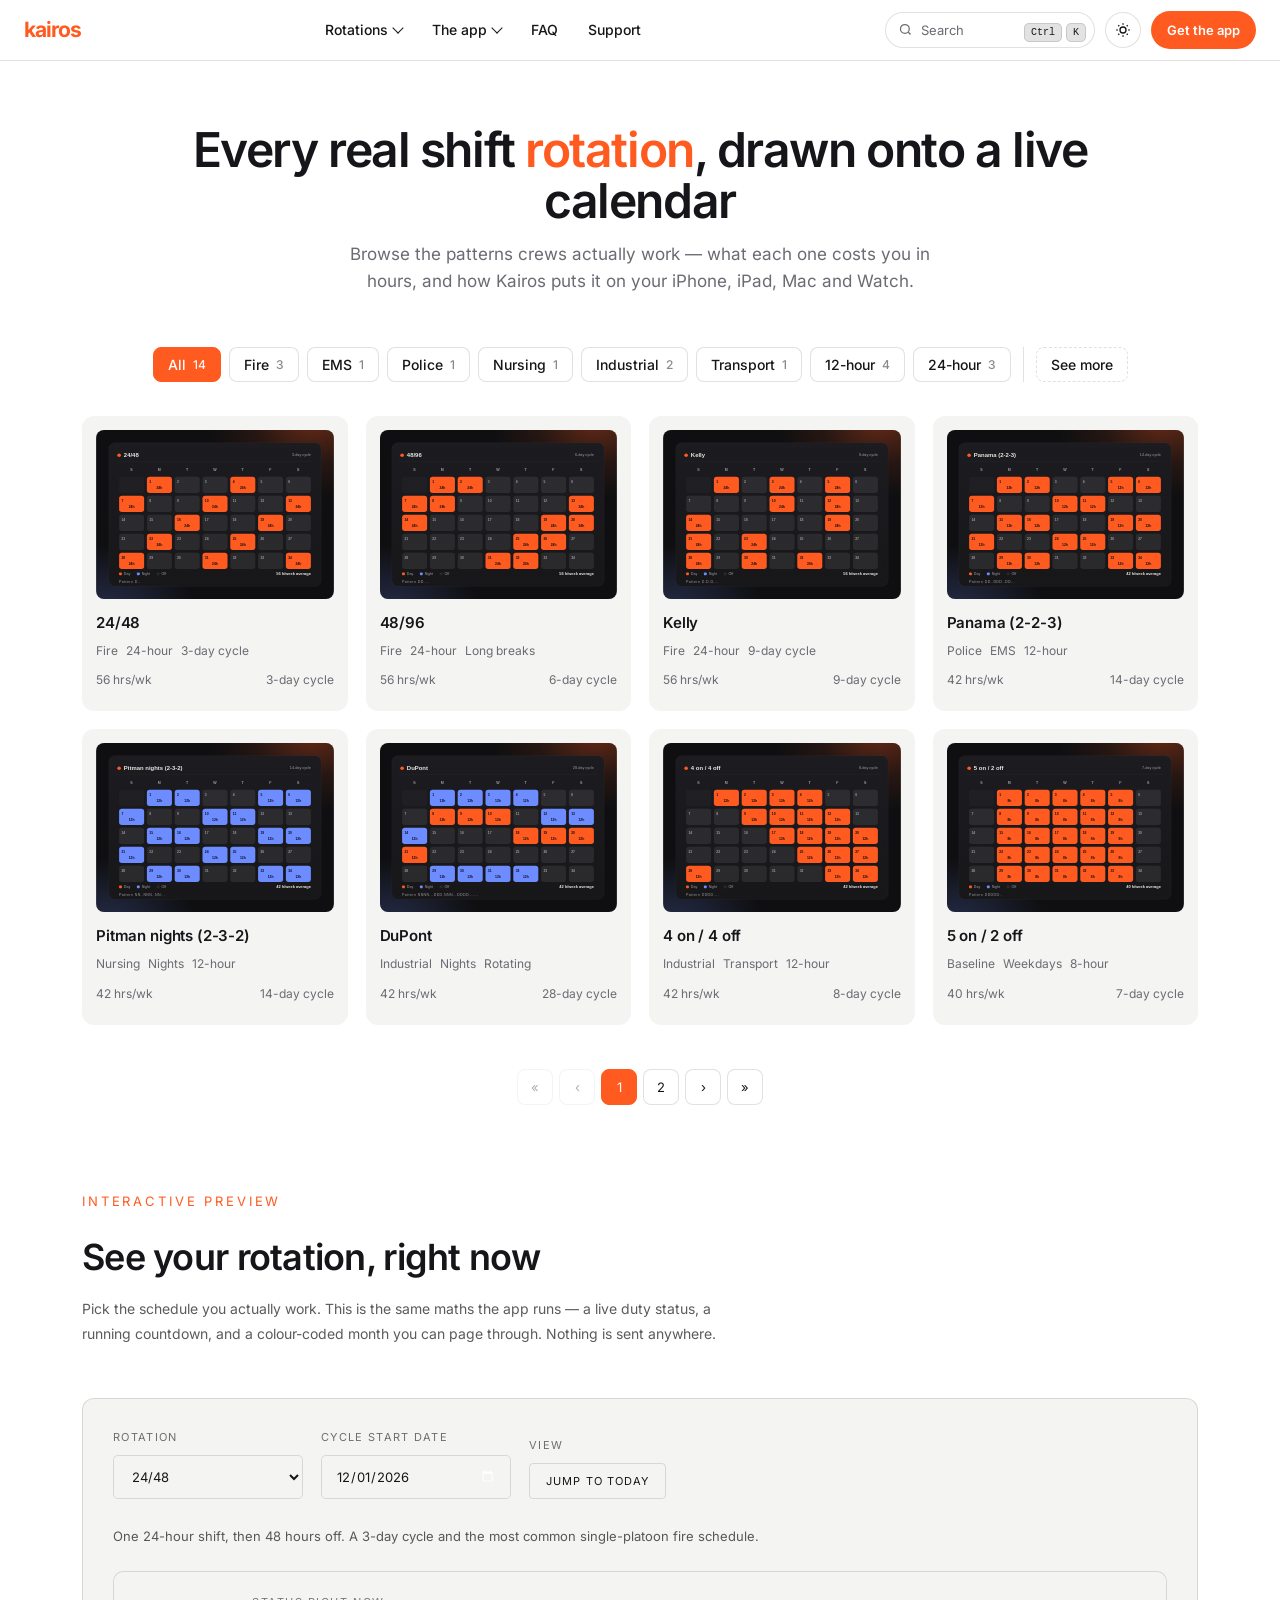
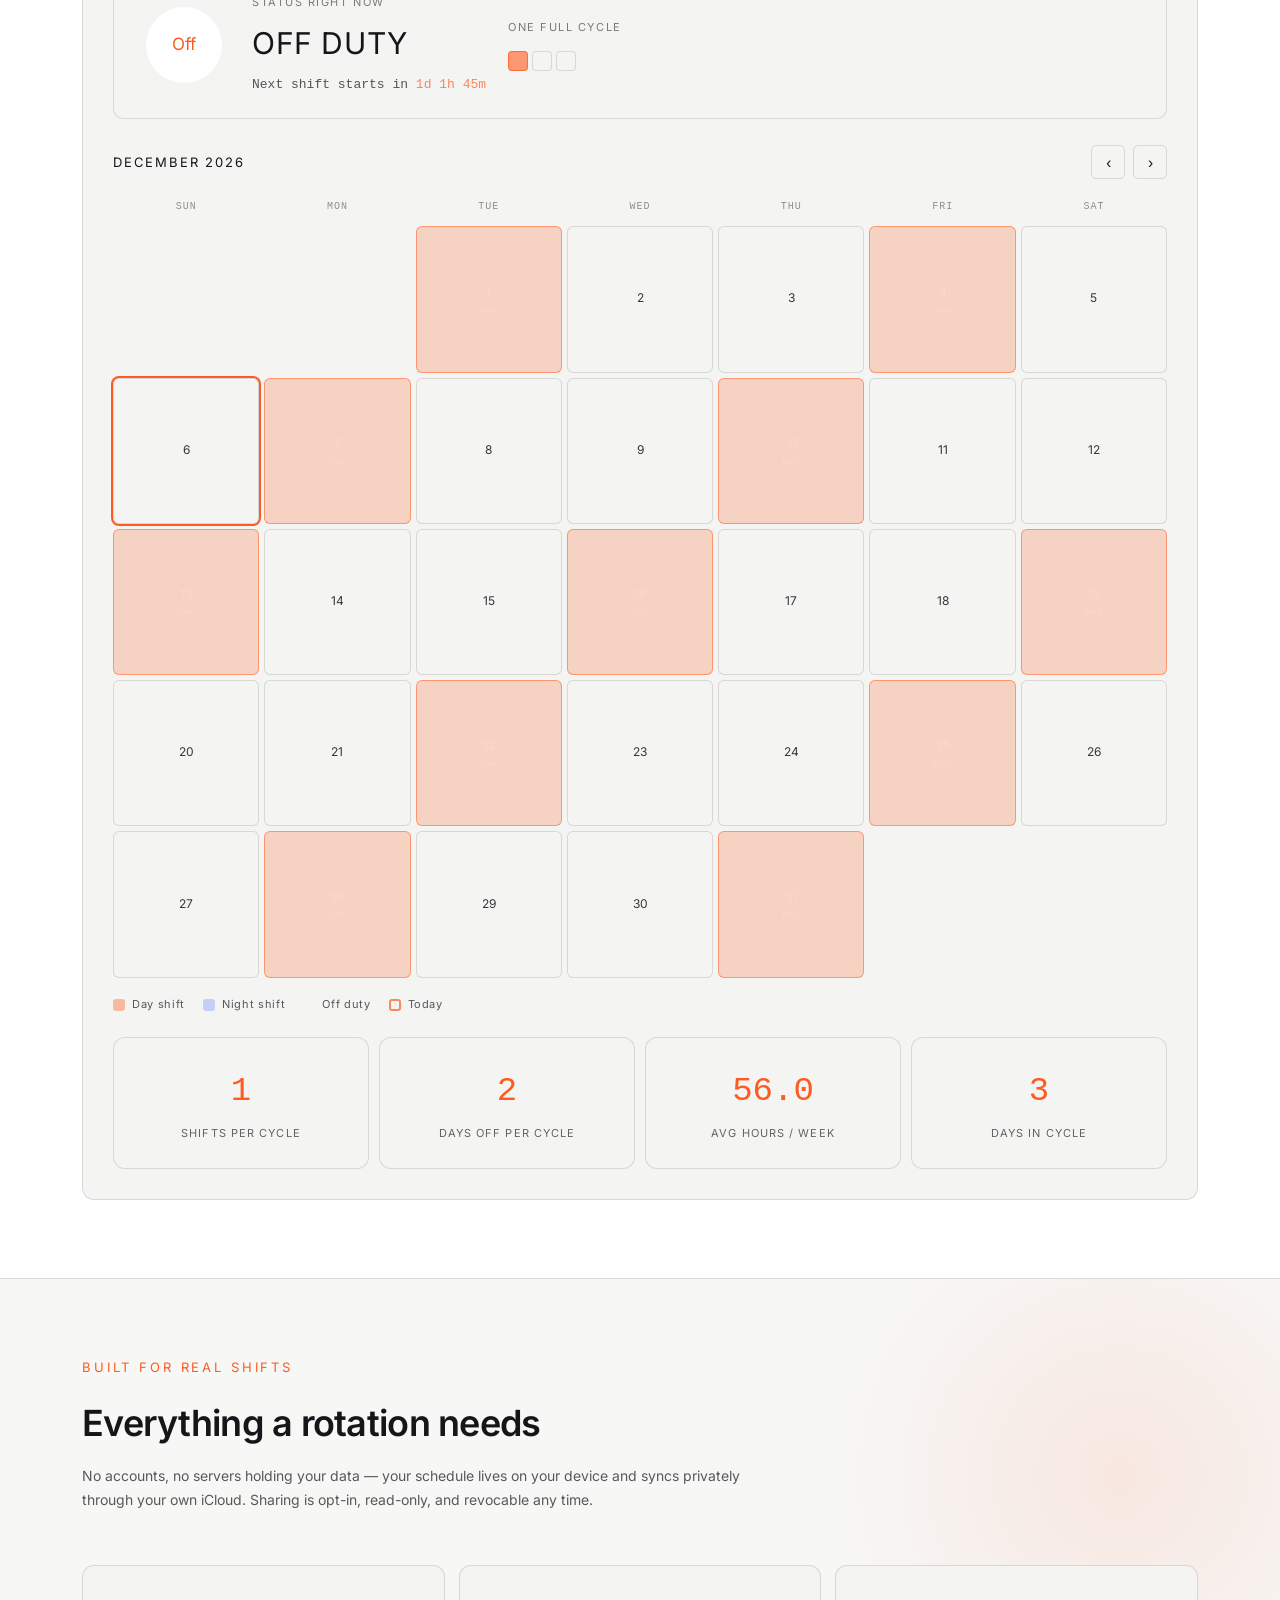
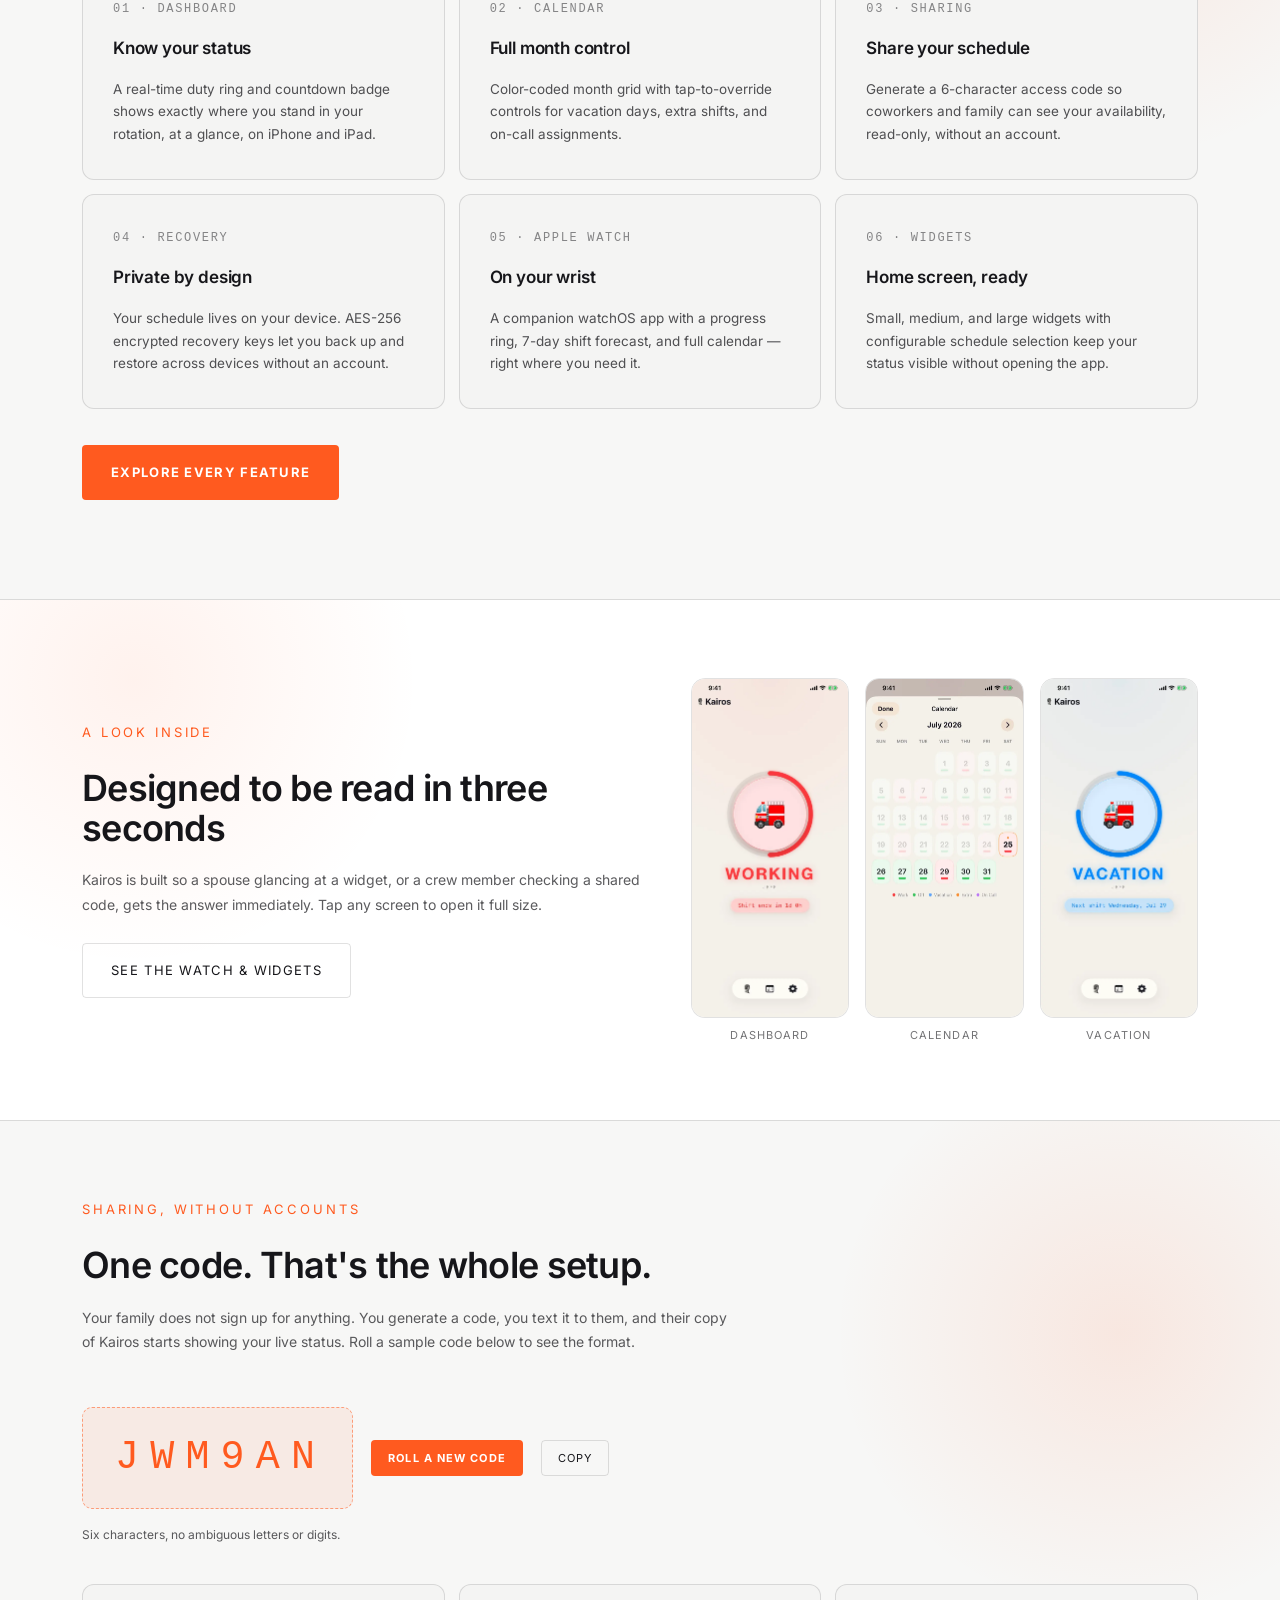
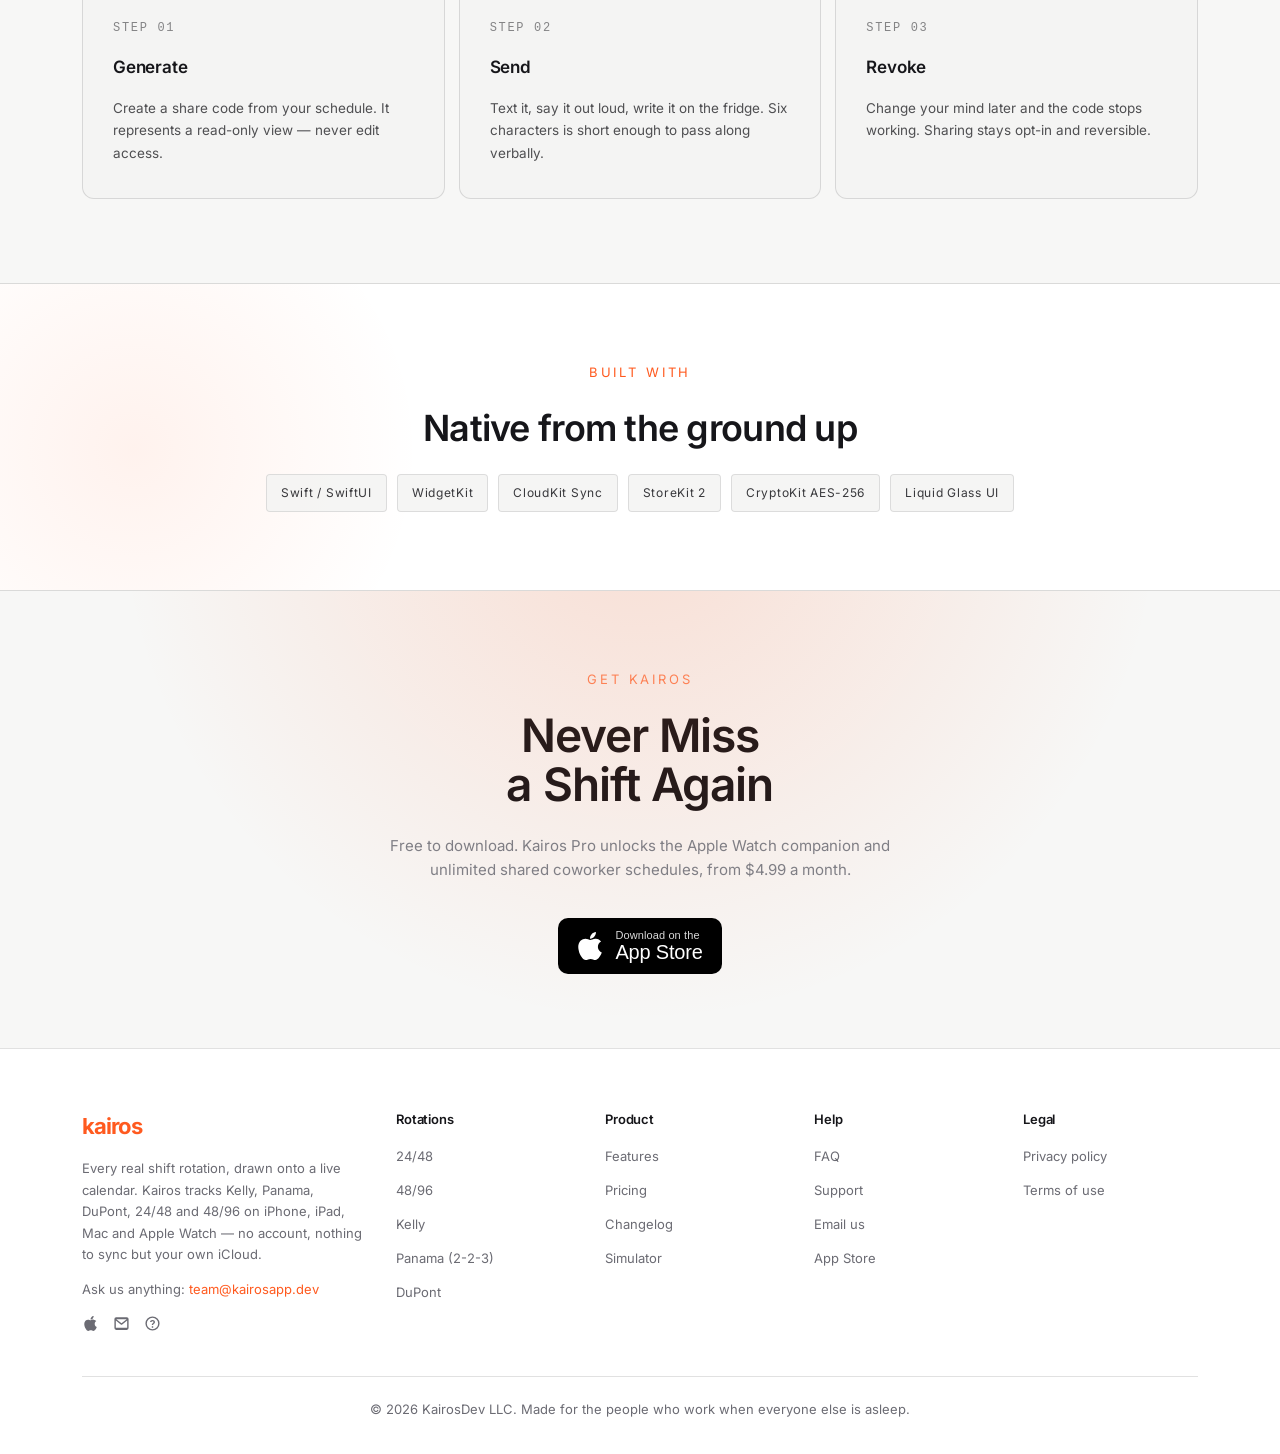
==== commit 126b2932: "Wire the nav crew filters to the rotation gallery and correct their counts" ====
--- a/index.html
+++ b/index.html
@@ -235,12 +235,12 @@
           <div>
             <h4>By crew</h4>
             <div class="nav-panel-list">
-              <a href="/rotations?crew=fire">Fire <span class="n">4</span></a>
-              <a href="/rotations?crew=ems">EMS <span class="n">3</span></a>
-              <a href="/rotations?crew=police">Police <span class="n">3</span></a>
-              <a href="/rotations?crew=nursing">Nursing <span class="n">3</span></a>
-              <a href="/rotations?crew=industrial">Industrial <span class="n">2</span></a>
-              <a href="/rotations?crew=transport">Transport <span class="n">2</span></a>
+              <a href="/rotations?filter=fire#library">Fire <span class="n">3</span></a>
+              <a href="/rotations?filter=ems#library">EMS <span class="n">1</span></a>
+              <a href="/rotations?filter=police#library">Police <span class="n">1</span></a>
+              <a href="/rotations?filter=nursing#library">Nursing <span class="n">1</span></a>
+              <a href="/rotations?filter=industrial#library">Industrial <span class="n">2</span></a>
+              <a href="/rotations?filter=transport#library">Transport <span class="n">1</span></a>
             </div>
             <h4 style="margin-top:16px">Tools</h4>
             <div class="nav-panel-list">
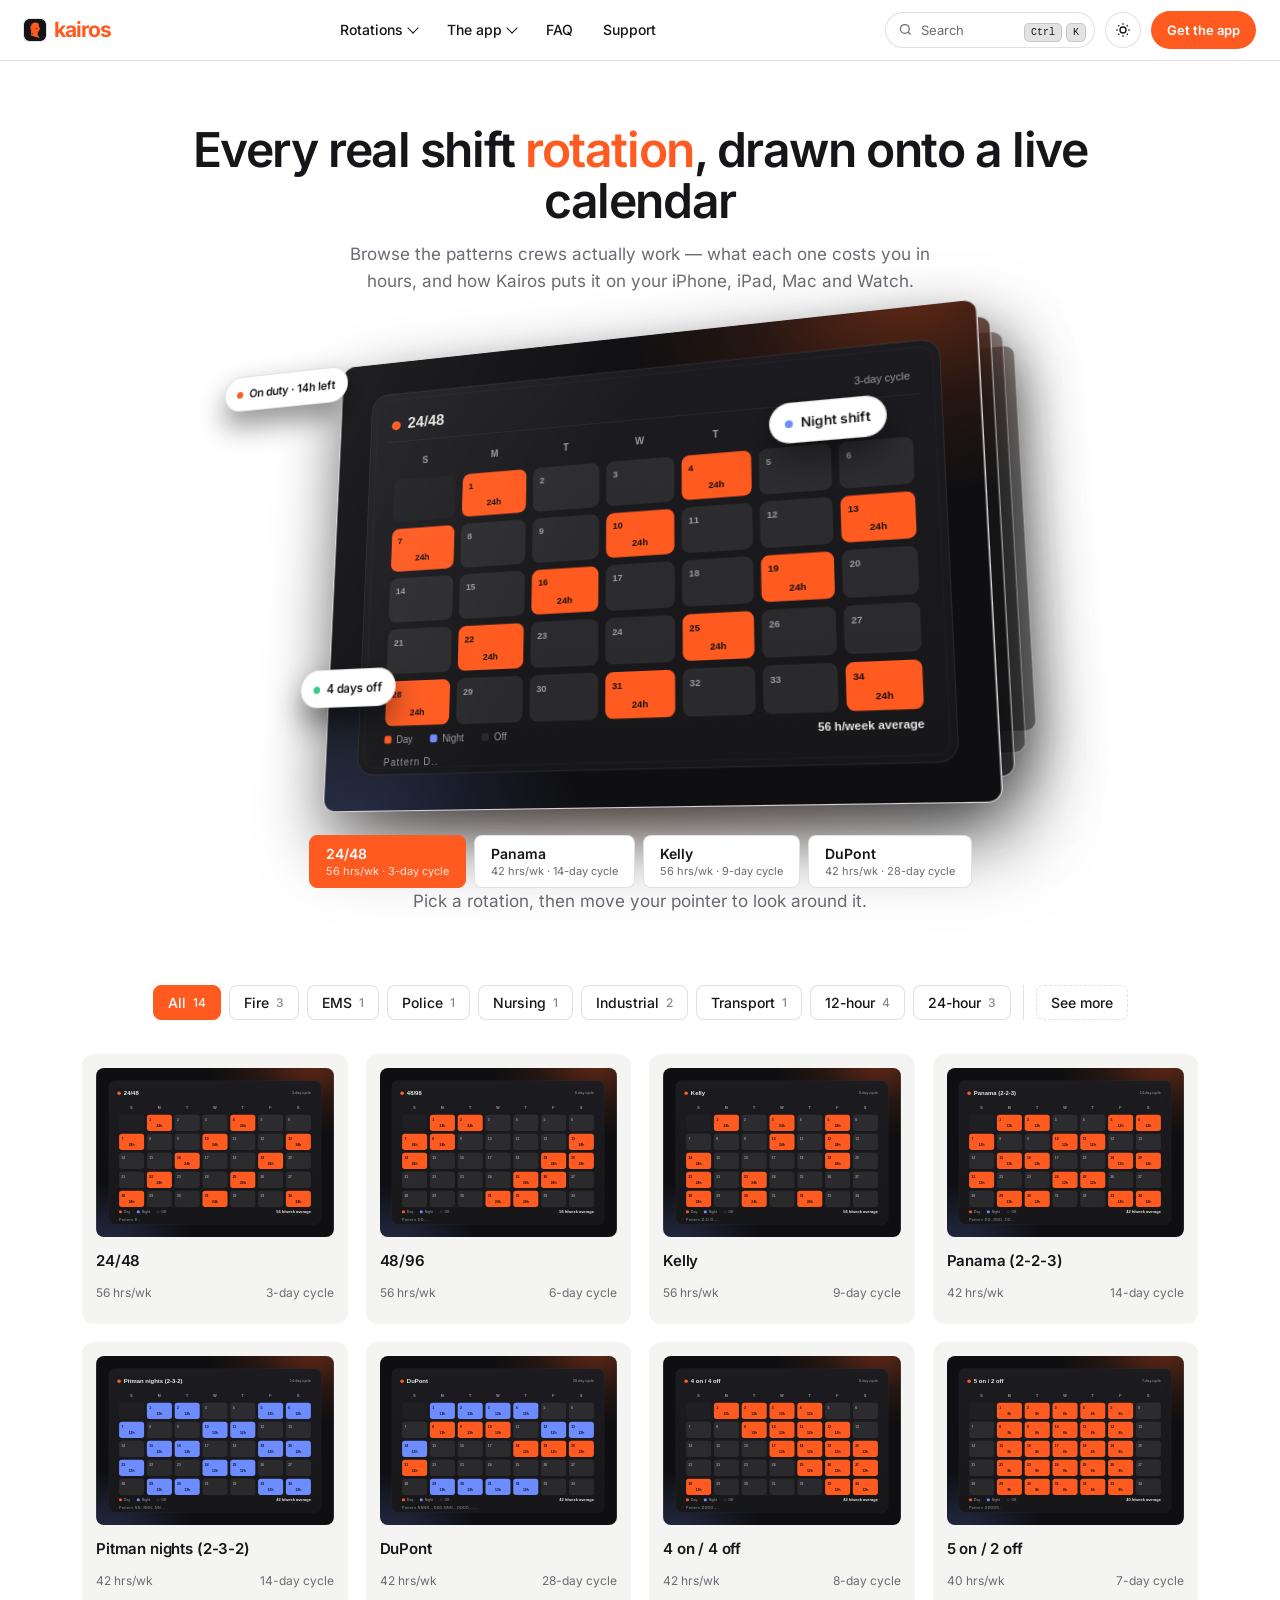
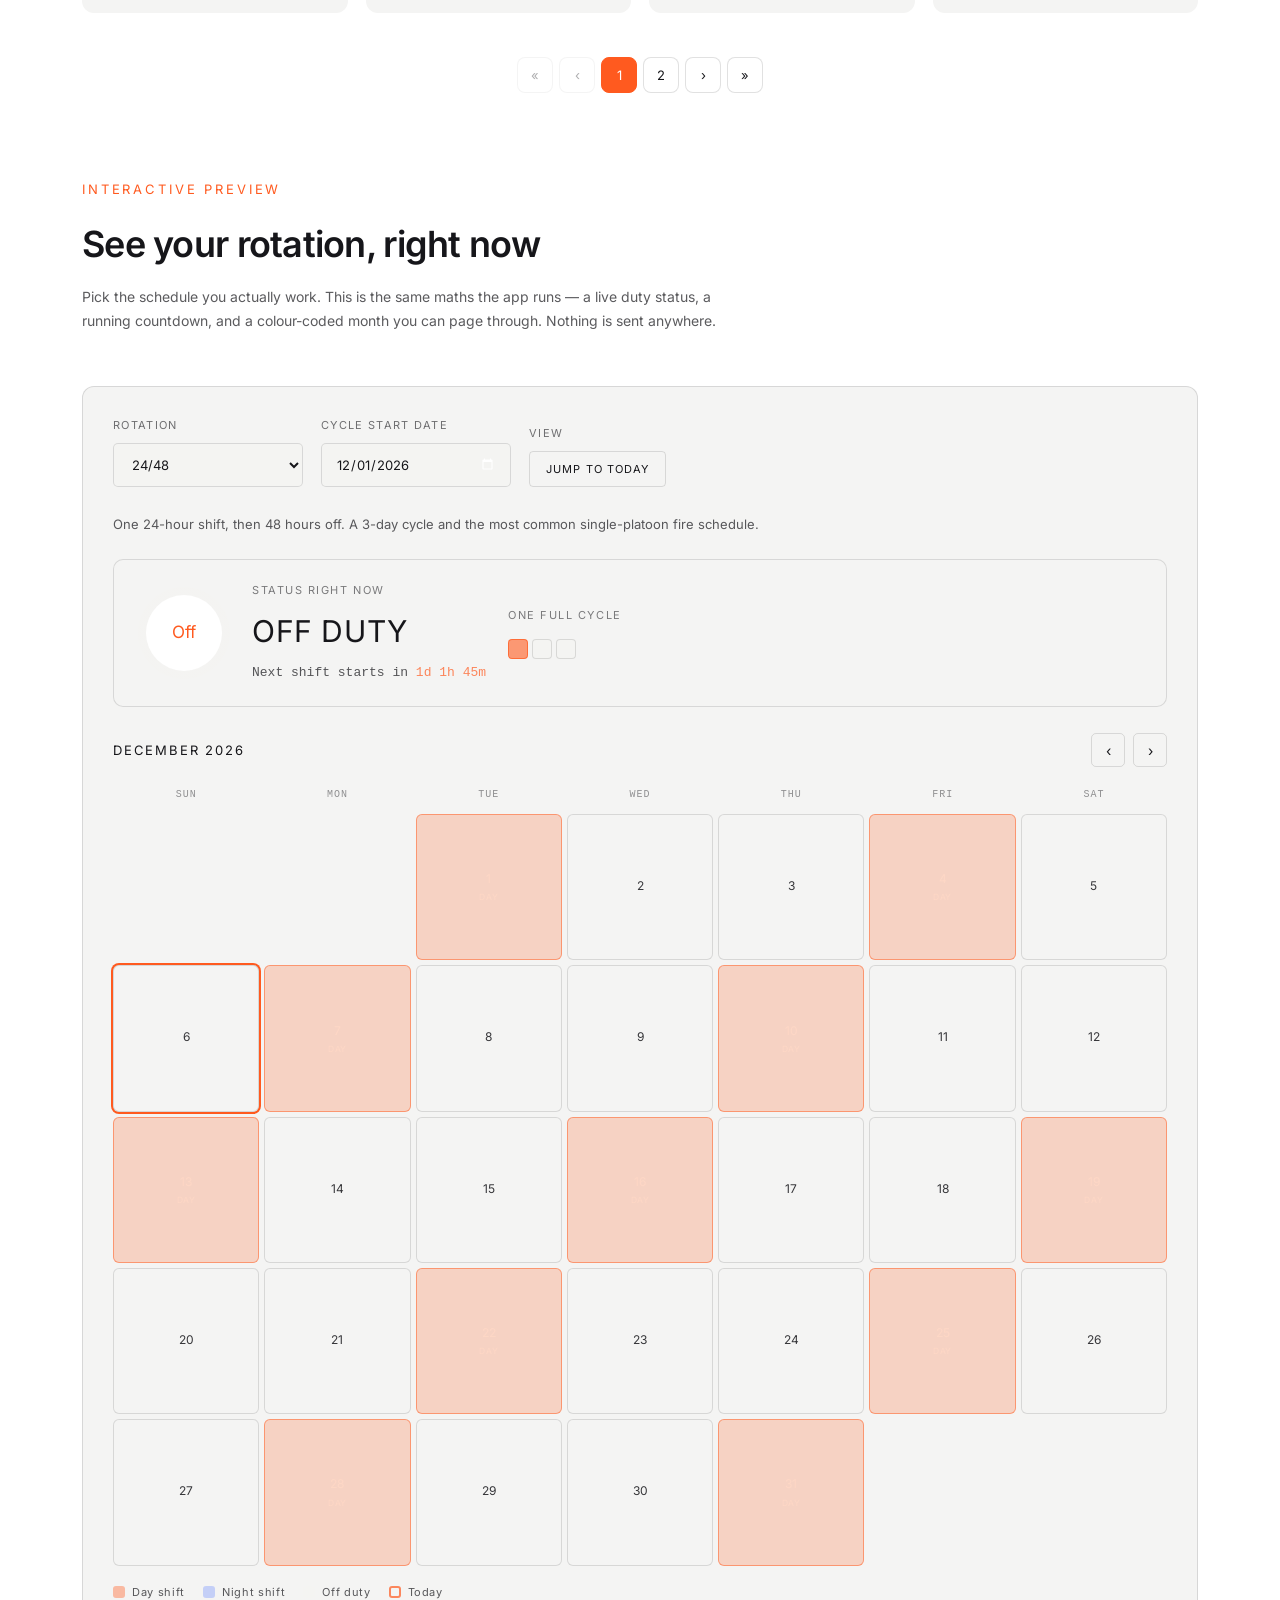
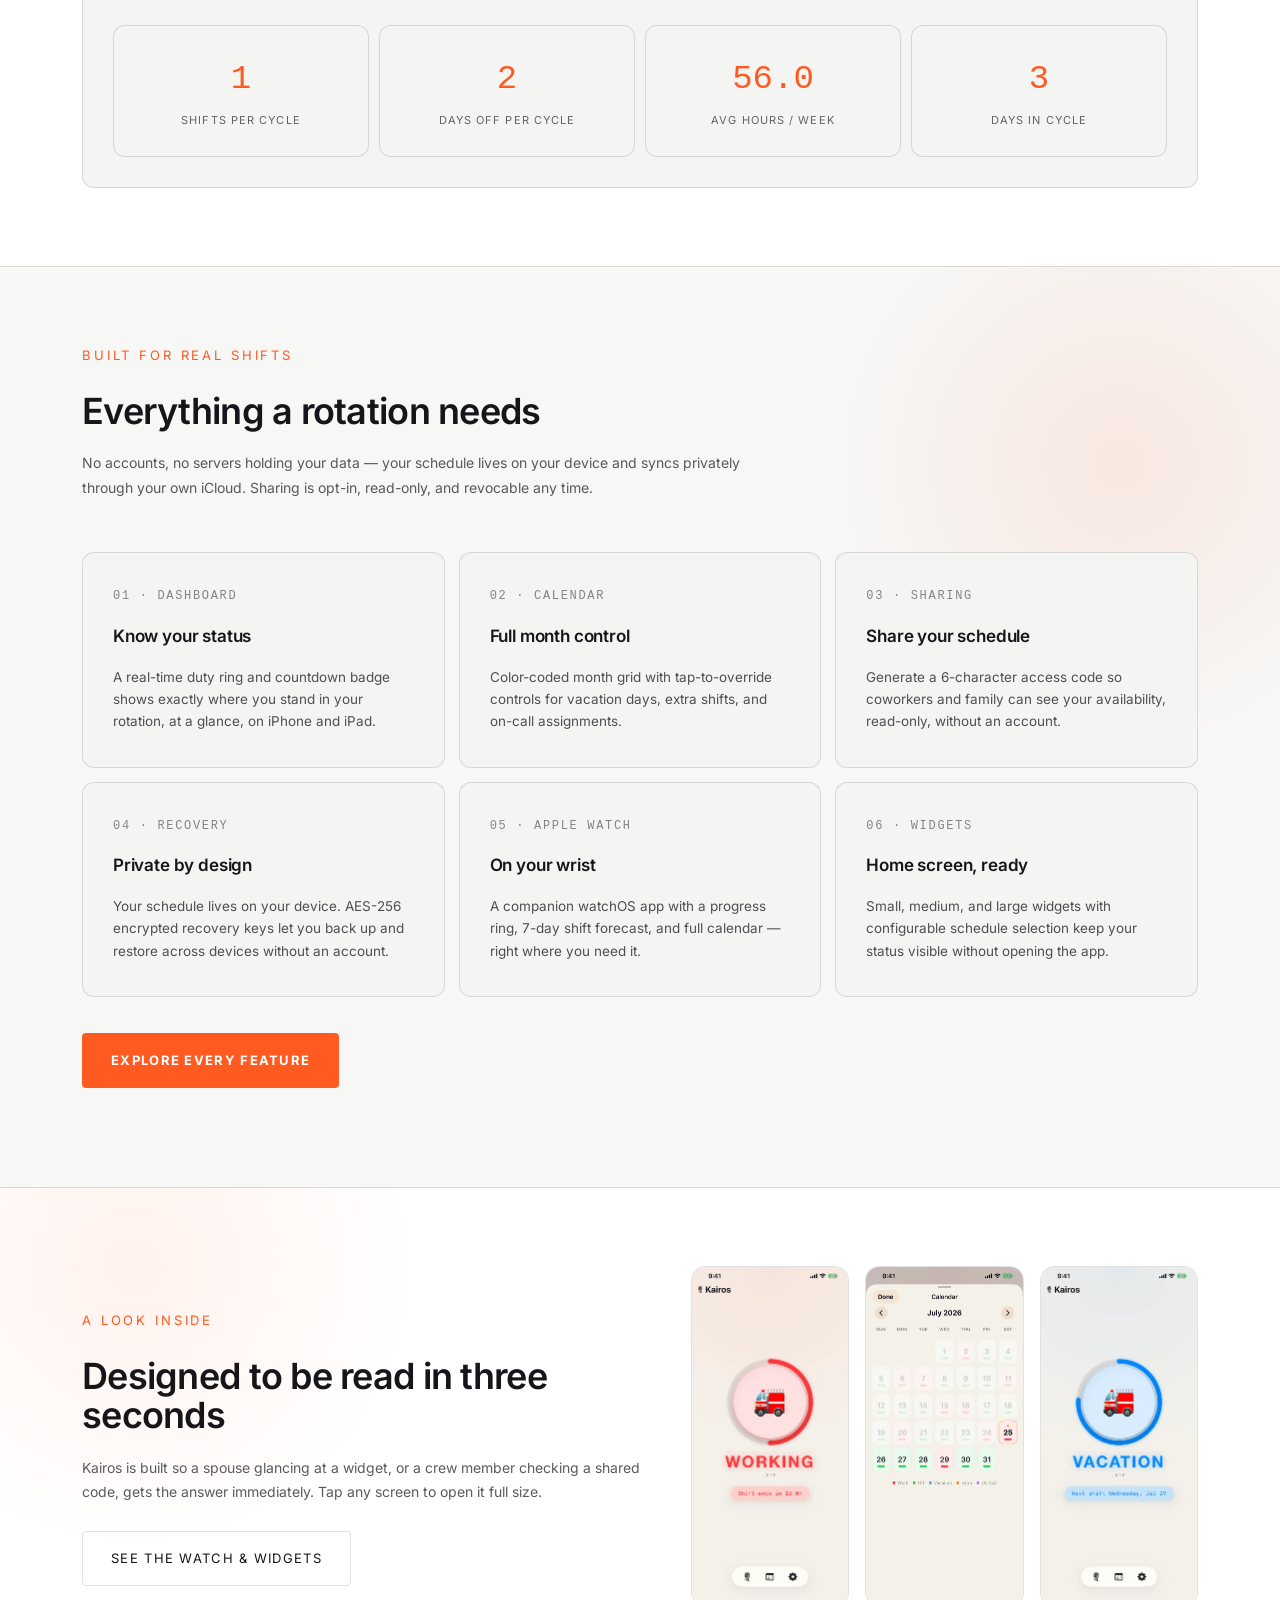
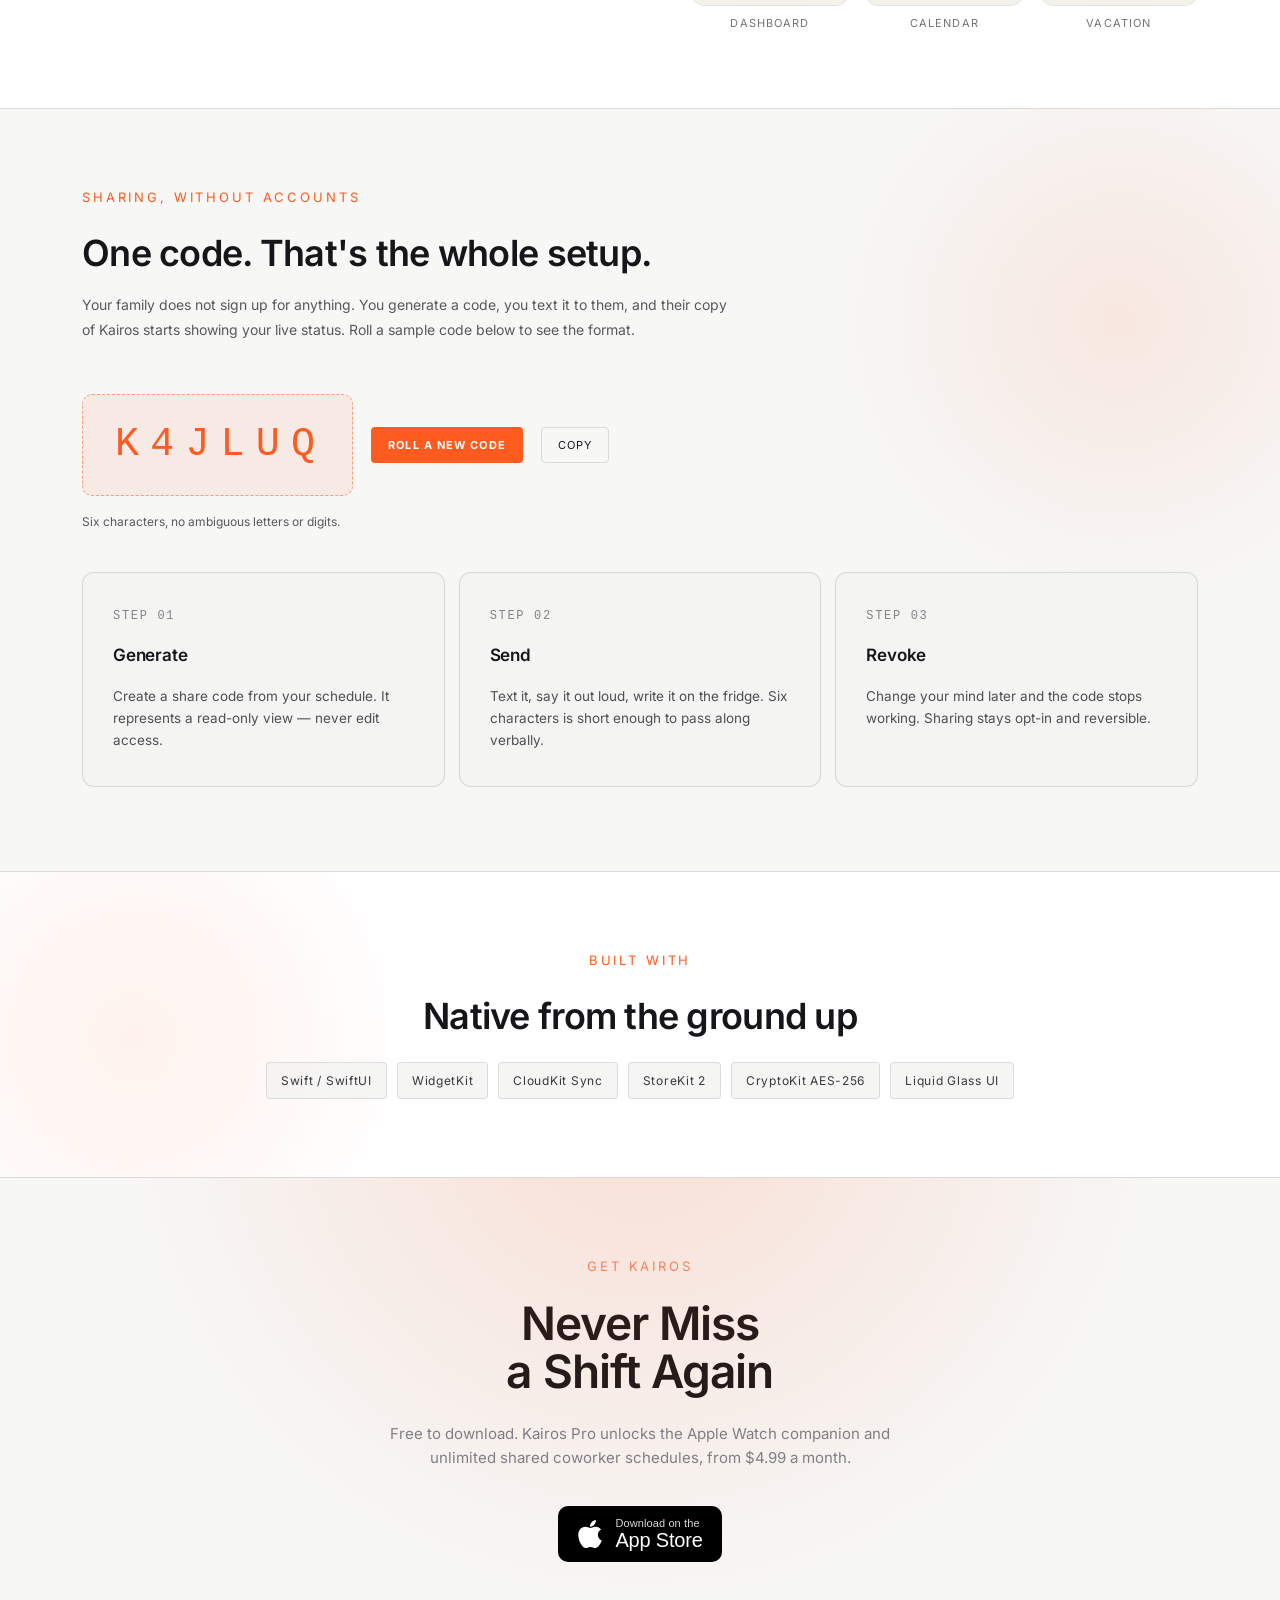
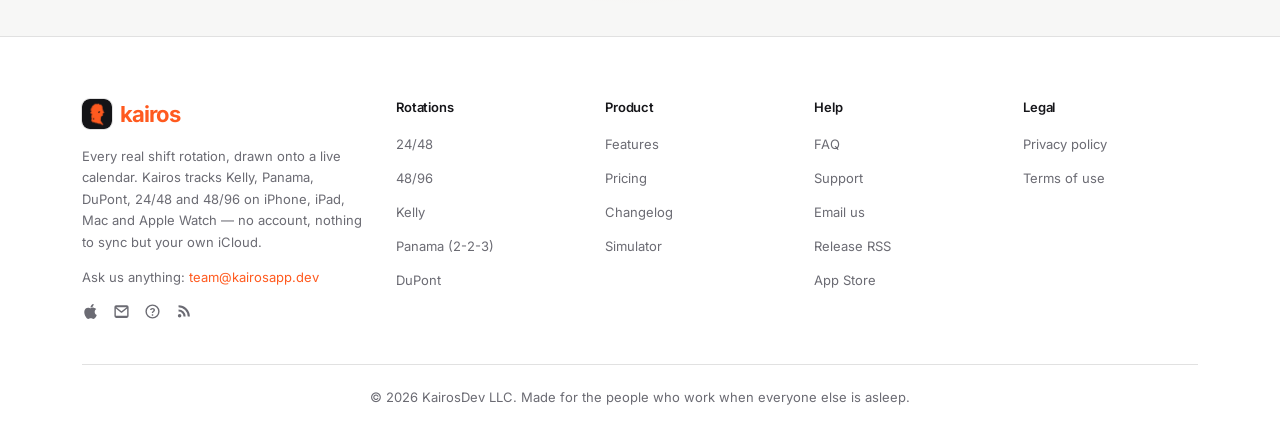
==== commit 11d34e0f: "Make it a 3D site: tabbed hero deck, card tilt, visible mark, release feed Three changes you asked f" ====
--- a/index.html
+++ b/index.html
@@ -11,6 +11,7 @@
 <meta name="theme-color" content="#0b0b0f" />
 <meta name="color-scheme" content="dark" />
 <link rel="manifest" href="/manifest.json" />
+<link rel="alternate" type="application/rss+xml" title="Kairos release notes" href="/feed.xml" />
 <meta name="apple-mobile-web-app-title" content="Kairos" />
 <meta name="apple-itunes-app" content="app-id=6792157855" />
 
@@ -212,6 +213,7 @@
 <nav class="site-nav">
   <div class="nav-inner">
     <a class="brand" href="/">
+      <img class="brand-mark" src="/assets/brand-mark.png" alt="" width="128" height="128" />
       kairos
     </a>
     <button class="nav-toggle" type="button" aria-expanded="false" aria-controls="nav-links" hidden>Menu</button>
@@ -233,7 +235,7 @@
             </div>
           </div>
           <div>
-            <h4>By crew</h4>
+            <h4>By first responder</h4>
             <div class="nav-panel-list">
               <a href="/rotations?filter=fire#library">Fire <span class="n">3</span></a>
               <a href="/rotations?filter=ems#library">EMS <span class="n">1</span></a>
@@ -298,11 +300,53 @@
       <h1>Every real shift <em>rotation</em>, drawn onto a live calendar</h1>
       <p>Browse the patterns crews actually work — what each one costs you in
       hours, and how Kairos puts it on your iPhone, iPad, Mac and Watch.</p>
+
+      <div class="stage3d" id="stage3d">
+        <div class="deck" id="deck">
+          <div class="deck-card" data-rot="24-48" style="z-index:10">
+            <img src="/assets/thumbs/24-48.svg" alt="A month of the 24/48 rotation on the Kairos calendar" width="1200" height="854" loading="eager" />
+          </div>
+          <div class="deck-card" data-rot="panama" style="z-index:9">
+            <img src="/assets/thumbs/panama.svg" alt="" width="1200" height="854" loading="lazy" />
+          </div>
+          <div class="deck-card" data-rot="kelly" style="z-index:8">
+            <img src="/assets/thumbs/kelly.svg" alt="" width="1200" height="854" loading="lazy" />
+          </div>
+          <div class="deck-card" data-rot="dupont" style="z-index:7">
+            <img src="/assets/thumbs/dupont.svg" alt="" width="1200" height="854" loading="lazy" />
+          </div>
+          <div class="deck-badges" aria-hidden="true">
+            <div class="deck-badge badge-a"><span class="dot"></span>On duty · 14h left</div>
+            <div class="deck-badge is-night badge-b"><span class="dot"></span>Night shift</div>
+            <div class="deck-badge is-off badge-c"><span class="dot"></span>4 days off</div>
+          </div>
+        </div>
+        <div class="deck-tabs" id="deck-tabs" role="tablist" aria-label="Preview a rotation in 3D">
+          <button class="deck-tab" type="button" role="tab" data-rot="24-48" id="deck-tab-24-48"
+            aria-selected="true" aria-controls="deck" tabindex="0">
+            <span class="dt-name">24/48</span><span class="dt-meta">56 hrs/wk · 3-day cycle</span>
+          </button>
+          <button class="deck-tab" type="button" role="tab" data-rot="panama" id="deck-tab-panama"
+            aria-selected="false" aria-controls="deck" tabindex="-1">
+            <span class="dt-name">Panama</span><span class="dt-meta">42 hrs/wk · 14-day cycle</span>
+          </button>
+          <button class="deck-tab" type="button" role="tab" data-rot="kelly" id="deck-tab-kelly"
+            aria-selected="false" aria-controls="deck" tabindex="-1">
+            <span class="dt-name">Kelly</span><span class="dt-meta">56 hrs/wk · 9-day cycle</span>
+          </button>
+          <button class="deck-tab" type="button" role="tab" data-rot="dupont" id="deck-tab-dupont"
+            aria-selected="false" aria-controls="deck" tabindex="-1">
+            <span class="dt-name">DuPont</span><span class="dt-meta">42 hrs/wk · 28-day cycle</span>
+          </button>
+        </div>
+        <p class="stage-hint">Pick a rotation, then move your pointer to look around it.</p>
+      </div>
+
     </div>
   </header>
 
   <div class="wrap">
-    <div class="chip-row" id="chip-row" role="group" aria-label="Filter rotations and features">
+    <div class="chip-row" id="chip-row" role="group" aria-label="Filter by first responder service and shift pattern">
         <button class="chip" type="button" data-filter="all" aria-pressed="true"><span>All</span><span class="n">14</span></button>
         <button class="chip" type="button" data-filter="fire" aria-pressed="false"><span>Fire</span><span class="n">3</span></button>
         <button class="chip" type="button" data-filter="ems" aria-pressed="false"><span>EMS</span><span class="n">1</span></button>
@@ -325,7 +369,6 @@
             <img src="/assets/thumbs/24-48.svg" alt="24/48 shown on the Kairos calendar" width="1200" height="854" loading="lazy" />
           </div>
           <h3>24/48</h3>
-          <p class="g-tags"><span>Fire</span><span>24-hour</span><span>3-day cycle</span></p>
           <p class="g-meta"><span>56 hrs/wk</span><span>3-day cycle</span></p>
           <a class="stretch" href="/rotations#24-48" aria-label="24/48"></a>
         </article>
@@ -334,7 +377,6 @@
             <img src="/assets/thumbs/48-96.svg" alt="48/96 shown on the Kairos calendar" width="1200" height="854" loading="lazy" />
           </div>
           <h3>48/96</h3>
-          <p class="g-tags"><span>Fire</span><span>24-hour</span><span>Long breaks</span></p>
           <p class="g-meta"><span>56 hrs/wk</span><span>6-day cycle</span></p>
           <a class="stretch" href="/rotations#48-96" aria-label="48/96"></a>
         </article>
@@ -343,7 +385,6 @@
             <img src="/assets/thumbs/kelly.svg" alt="Kelly shown on the Kairos calendar" width="1200" height="854" loading="lazy" />
           </div>
           <h3>Kelly</h3>
-          <p class="g-tags"><span>Fire</span><span>24-hour</span><span>9-day cycle</span></p>
           <p class="g-meta"><span>56 hrs/wk</span><span>9-day cycle</span></p>
           <a class="stretch" href="/rotations#kelly" aria-label="Kelly"></a>
         </article>
@@ -352,7 +393,6 @@
             <img src="/assets/thumbs/panama.svg" alt="Panama (2-2-3) shown on the Kairos calendar" width="1200" height="854" loading="lazy" />
           </div>
           <h3>Panama (2-2-3)</h3>
-          <p class="g-tags"><span>Police</span><span>EMS</span><span>12-hour</span></p>
           <p class="g-meta"><span>42 hrs/wk</span><span>14-day cycle</span></p>
           <a class="stretch" href="/rotations#panama" aria-label="Panama (2-2-3)"></a>
         </article>
@@ -361,7 +401,6 @@
             <img src="/assets/thumbs/pitman.svg" alt="Pitman nights (2-3-2) shown on the Kairos calendar" width="1200" height="854" loading="lazy" />
           </div>
           <h3>Pitman nights (2-3-2)</h3>
-          <p class="g-tags"><span>Nursing</span><span>Nights</span><span>12-hour</span></p>
           <p class="g-meta"><span>42 hrs/wk</span><span>14-day cycle</span></p>
           <a class="stretch" href="/rotations#pitman" aria-label="Pitman nights (2-3-2)"></a>
         </article>
@@ -370,7 +409,6 @@
             <img src="/assets/thumbs/dupont.svg" alt="DuPont shown on the Kairos calendar" width="1200" height="854" loading="lazy" />
           </div>
           <h3>DuPont</h3>
-          <p class="g-tags"><span>Industrial</span><span>Nights</span><span>Rotating</span></p>
           <p class="g-meta"><span>42 hrs/wk</span><span>28-day cycle</span></p>
           <a class="stretch" href="/rotations#dupont" aria-label="DuPont"></a>
         </article>
@@ -379,7 +417,6 @@
             <img src="/assets/thumbs/4-on-4-off.svg" alt="4 on / 4 off shown on the Kairos calendar" width="1200" height="854" loading="lazy" />
           </div>
           <h3>4 on / 4 off</h3>
-          <p class="g-tags"><span>Industrial</span><span>Transport</span><span>12-hour</span></p>
           <p class="g-meta"><span>42 hrs/wk</span><span>8-day cycle</span></p>
           <a class="stretch" href="/rotations#4-on-4-off" aria-label="4 on / 4 off"></a>
         </article>
@@ -388,7 +425,6 @@
             <img src="/assets/thumbs/5-2.svg" alt="5 on / 2 off shown on the Kairos calendar" width="1200" height="854" loading="lazy" />
           </div>
           <h3>5 on / 2 off</h3>
-          <p class="g-tags"><span>Baseline</span><span>Weekdays</span><span>8-hour</span></p>
           <p class="g-meta"><span>40 hrs/wk</span><span>7-day cycle</span></p>
           <a class="stretch" href="/rotations#5-2" aria-label="5 on / 2 off"></a>
         </article>
@@ -397,7 +433,6 @@
             <img src="/assets/thumbs/live-status.svg" alt="Live duty status shown on the Kairos calendar" width="1200" height="854" loading="lazy" />
           </div>
           <h3>Live duty status</h3>
-          <p class="g-tags"><span>App</span><span>Countdown</span><span>Home Screen</span></p>
           <p class="g-meta"><span>Feature</span><span>iOS · watchOS</span></p>
           <a class="stretch" href="/features#panel-dashboard" aria-label="Live duty status"></a>
         </article>
@@ -406,7 +441,6 @@
             <img src="/assets/thumbs/sharing.svg" alt="Shared schedules shown on the Kairos calendar" width="1200" height="854" loading="lazy" />
           </div>
           <h3>Shared schedules</h3>
-          <p class="g-tags"><span>App</span><span>6-char code</span><span>Read-only</span></p>
           <p class="g-meta"><span>Feature</span><span>iOS · iPadOS</span></p>
           <a class="stretch" href="/features#panel-sharing" aria-label="Shared schedules"></a>
         </article>
@@ -415,7 +449,6 @@
             <img src="/assets/thumbs/widgets.svg" alt="Home Screen widgets shown on the Kairos calendar" width="1200" height="854" loading="lazy" />
           </div>
           <h3>Home Screen widgets</h3>
-          <p class="g-tags"><span>App</span><span>Widgets</span><span>Lock Screen</span></p>
           <p class="g-meta"><span>Feature</span><span>3 sizes</span></p>
           <a class="stretch" href="/features#panel-watch" aria-label="Home Screen widgets"></a>
         </article>
@@ -424,7 +457,6 @@
             <img src="/assets/thumbs/watch.svg" alt="Apple Watch face shown on the Kairos calendar" width="1200" height="854" loading="lazy" />
           </div>
           <h3>Apple Watch face</h3>
-          <p class="g-tags"><span>App</span><span>watchOS</span><span>Complications</span></p>
           <p class="g-meta"><span>Feature</span><span>watchOS</span></p>
           <a class="stretch" href="/features#panel-watch" aria-label="Apple Watch face"></a>
         </article>
@@ -433,7 +465,6 @@
             <img src="/assets/thumbs/privacy.svg" alt="On-device privacy shown on the Kairos calendar" width="1200" height="854" loading="lazy" />
           </div>
           <h3>On-device privacy</h3>
-          <p class="g-tags"><span>App</span><span>CloudKit</span><span>No accounts</span></p>
           <p class="g-meta"><span>Feature</span><span>AES-256</span></p>
           <a class="stretch" href="/privacy" aria-label="On-device privacy"></a>
         </article>
@@ -442,7 +473,6 @@
             <img src="/assets/thumbs/vacation.svg" alt="Vacation & swaps shown on the Kairos calendar" width="1200" height="854" loading="lazy" />
           </div>
           <h3>Vacation & swaps</h3>
-          <p class="g-tags"><span>App</span><span>Calendar</span><span>Overrides</span></p>
           <p class="g-meta"><span>Feature</span><span>iOS · macOS</span></p>
           <a class="stretch" href="/features#panel-calendar" aria-label="Vacation & swaps"></a>
         </article>
@@ -726,7 +756,7 @@
   <div class="wrap">
     <div class="foot-grid">
       <div class="foot-brand">
-        <a class="brand" href="/">kairos</a>
+        <a class="brand" href="/"><img class="brand-mark" src="/assets/brand-mark.png" alt="" width="128" height="128" />kairos</a>
         <p>Every real shift rotation, drawn onto a live calendar. Kairos tracks
         Kelly, Panama, DuPont, 24/48 and 48/96 on iPhone, iPad, Mac and Apple Watch —
         no account, nothing to sync but your own iCloud.</p>
@@ -735,6 +765,7 @@
           <a href="https://apps.apple.com/us/app/kairos-shift-tracker/id6792157855" aria-label="Kairos on the App Store"><svg viewBox="0 0 384 512" aria-hidden="true"><path d="M318.7 268.7c-.2-36.7 16.4-64.4 50-84.8-18.8-26.9-47.2-41.7-84.7-44.6-35.5-2.8-74.3 20.7-88.5 20.7-15 0-49.4-19.7-76.4-19.7C63.3 141.2 4 184.8 4 273.5q0 39.3 14.4 81.2c12.8 36.7 59 126.7 107.2 125.2 25.2-.6 43-17.9 75.8-17.9 31.8 0 48.3 17.9 76.4 17.9 48.6-.7 90.4-82.5 102.6-119.3-65.2-30.7-61.7-90-61.7-91.9zm-56.6-164.2c27.3-32.4 24.8-61.9 24-72.5-24.1 1.4-52 16.4-67.9 34.9-17.5 19.8-27.8 44.3-25.6 71.9 26.1 2 49.9-11.4 69.5-34.3z"/></svg></a>
           <a href="mailto:team@kairosapp.dev" aria-label="Email the Kairos team"><svg viewBox="0 0 24 24" aria-hidden="true"><path d="M2 5.5A2.5 2.5 0 0 1 4.5 3h15A2.5 2.5 0 0 1 22 5.5v13a2.5 2.5 0 0 1-2.5 2.5h-15A2.5 2.5 0 0 1 2 18.5v-13Zm2.7.5 7.3 5.6L19.3 6H4.7Zm15.3 1.9-7.4 5.7a1 1 0 0 1-1.2 0L4 7.9V18h16V7.9Z"/></svg></a>
           <a href="/support" aria-label="Support"><svg viewBox="0 0 24 24" aria-hidden="true"><path d="M12 2a10 10 0 1 0 0 20 10 10 0 0 0 0-20Zm0 2a8 8 0 0 1 8 8 8 8 0 0 1-8 8 8 8 0 0 1-8-8 8 8 0 0 1 8-8Zm-1 12h2v2h-2v-2Zm1-9c-1.9 0-3.3 1.2-3.5 3h2c.1-.7.7-1.2 1.5-1.2.9 0 1.5.5 1.5 1.2 0 .6-.3.9-1.1 1.5-.9.6-1.4 1.2-1.4 2.5h2c0-.6.2-.9 1-1.5.9-.7 1.5-1.4 1.5-2.6C15.5 8.2 14 7 12 7Z"/></svg></a>
+          <a href="/feed.xml" aria-label="Kairos release notes RSS feed"><svg viewBox="0 0 24 24" aria-hidden="true"><path d="M5 3a16 16 0 0 1 16 16h-3A13 13 0 0 0 5 6V3Zm0 6a10 10 0 0 1 10 10h-3A7 7 0 0 0 5 12V9Zm1.5 6.5a2.5 2.5 0 1 1 0 5 2.5 2.5 0 0 1 0-5Z"/></svg></a>
         </div>
       </div>
       <div>
@@ -762,6 +793,7 @@
           <li><a href="/faq">FAQ</a></li>
           <li><a href="/support">Support</a></li>
           <li><a href="mailto:team@kairosapp.dev">Email us</a></li>
+          <li><a href="/feed.xml">Release RSS</a></li>
           <li><a href="https://apps.apple.com/us/app/kairos-shift-tracker/id6792157855">App Store</a></li>
         </ul>
       </div>
--- a/assets/site.css
+++ b/assets/site.css
@@ -2049,3 +2049,229 @@
    are not shown; every card stays visible instead. */
 html:not(.js) #chip-row,
 html:not(.js) #pager { display: none; }
+
+/* ---------- Brand mark ----------
+   The App Store icon is a fine engraving that turns to mush under 32px, so
+   the nav uses a high-contrast silhouette tile derived from it. */
+.brand-mark {
+  width: 26px;
+  height: 26px;
+  border-radius: 7px;
+  flex-shrink: 0;
+  box-shadow: 0 0 0 1px var(--line-on-ink);
+}
+.site-foot .foot-brand .brand-mark { width: 30px; height: 30px; border-radius: 8px; }
+
+
+/* ==========================================================================
+   3D layer
+   Real depth, no WebGL and no dependencies: CSS 3D transforms driven by
+   pointer, scroll and a little JS. Every effect is decoration layered on
+   top of flat, readable markup, and all of it collapses under
+   prefers-reduced-motion or when JavaScript never runs.
+   ========================================================================== */
+
+/* ---------- Hero stage ---------- */
+.stage3d {
+  position: relative;
+  perspective: 1400px;
+  perspective-origin: 50% 45%;
+  padding: 26px 0 6px;
+}
+.deck {
+  position: relative;
+  width: min(760px, 92vw);
+  margin: 0 auto;
+  aspect-ratio: 1200 / 854;
+  transform-style: preserve-3d;
+  transform: rotateX(var(--rx, 12deg)) rotateY(var(--ry, -16deg)) rotateZ(var(--rz, 0deg));
+  transition: transform 0.5s cubic-bezier(0.22, 1, 0.36, 1);
+  will-change: transform;
+}
+.js .deck { transition: transform 0.18s ease-out; }
+.deck-card {
+  position: absolute;
+  inset: 0;
+  border-radius: 14px;
+  overflow: hidden;
+  transform-style: preserve-3d;
+  background: var(--card);
+  border: 1px solid var(--line-on-ink);
+  box-shadow: 0 30px 70px rgba(0, 0, 0, 0.55);
+  transform: translate3d(var(--x, 0px), var(--y, 0px), var(--z, 0px)) scale(var(--s, 1));
+  transition: transform 0.6s cubic-bezier(0.22, 1, 0.36, 1), opacity 0.4s ease;
+}
+.deck-card img { display: block; width: 100%; height: 100%; object-fit: cover; }
+.deck-card::after {
+  content: "";
+  position: absolute;
+  inset: 0;
+  background: linear-gradient(115deg, rgba(255, 255, 255, 0.14), transparent 42%);
+  opacity: var(--glare, 0.5);
+  pointer-events: none;
+}
+.deck-card.is-back { opacity: 0.55; filter: saturate(0.7); }
+.deck-card.is-mid { opacity: 0.8; }
+/* A flame plane behind the deck gives the scene a floor and a horizon. */
+.stage3d::before {
+  content: "";
+  position: absolute;
+  left: 50%;
+  bottom: 4%;
+  width: min(760px, 92vw);
+  height: 210px;
+  transform: translateX(-50%) rotateX(74deg);
+  background: radial-gradient(ellipse at center, var(--flame-dim), transparent 68%);
+  filter: blur(22px);
+  pointer-events: none;
+}
+.deck-badges {
+  position: absolute;
+  inset: 0;
+  transform-style: preserve-3d;
+  pointer-events: none;
+}
+.deck-badge {
+  position: absolute;
+  padding: 8px 13px;
+  border-radius: 999px;
+  background: var(--chip);
+  border: 1px solid var(--line-on-ink);
+  color: var(--paper);
+  font-size: 12px;
+  font-weight: 600;
+  white-space: nowrap;
+  box-shadow: 0 14px 30px rgba(0, 0, 0, 0.45);
+  left: var(--bx);
+  top: var(--by);
+  transform: translate3d(0, 0, var(--bz));
+}
+.deck-badge .dot {
+  display: inline-block;
+  width: 7px; height: 7px;
+  border-radius: 50%;
+  background: var(--flame);
+  margin-right: 7px;
+  vertical-align: middle;
+}
+.deck-badge.is-night .dot { background: var(--duty-night); }
+.deck-badge.is-off .dot { background: var(--duty-vacation); }
+
+.stage-hint {
+  margin: 34px 0 0;
+  text-align: center;
+  color: var(--muted);
+  font-size: 12px;
+}
+.stage-hint kbd { margin: 0 2px; }
+
+/* ---------- Card tilt ---------- */
+.tilt {
+  transform: perspective(900px)
+             rotateX(var(--tx, 0deg))
+             rotateY(var(--ty, 0deg))
+             translateZ(var(--tz, 0px));
+  transform-style: preserve-3d;
+  transition: transform 0.4s cubic-bezier(0.22, 1, 0.36, 1);
+}
+.tilt.is-tilting { transition: transform 0.08s linear; }
+.g-card.tilt .thumb { transform: translateZ(26px); transition: transform 0.4s ease; }
+.g-card.tilt h3, .g-card.tilt .g-meta { transform: translateZ(14px); }
+.g-card.tilt::after {
+  content: "";
+  position: absolute;
+  inset: 0;
+  border-radius: 12px;
+  background: radial-gradient(320px circle at var(--gx, 50%) var(--gy, 0%),
+              rgba(255, 255, 255, 0.10), transparent 68%);
+  opacity: 0;
+  transition: opacity 0.3s ease;
+  pointer-events: none;
+}
+.g-card.tilt:hover::after { opacity: 1; }
+
+/* ---------- 3D tab switcher ---------- */
+[data-tabs].tabs-3d { perspective: 1600px; }
+.tabs-3d .tab-panel {
+  transform-origin: 50% 50%;
+  backface-visibility: hidden;
+}
+.js .tabs-3d .tab-panel.is-entering {
+  animation: panel-in 0.55s cubic-bezier(0.22, 1, 0.36, 1) both;
+}
+@keyframes panel-in {
+  from { opacity: 0; transform: rotateY(-14deg) translateZ(-90px); }
+  to   { opacity: 1; transform: none; }
+}
+.tabs-3d .tab-btn { transform-style: preserve-3d; transition: transform 0.25s ease; }
+.tabs-3d .tab-btn[aria-selected="true"] { transform: translateZ(18px); }
+
+/* ---------- Depth on section cards ---------- */
+.depth-row { perspective: 1200px; }
+
+@media (prefers-reduced-motion: reduce) {
+  .deck, .deck-card, .tilt, .tabs-3d .tab-btn { transform: none !important; transition: none !important; }
+  .js .tabs-3d .tab-panel.is-entering { animation: none; }
+  .stage3d::before { display: none; }
+}
+@media (max-width: 700px) {
+  .deck-badge { font-size: 11px; padding: 6px 10px; }
+  .stage-hint { display: none; }
+}
+
+/* ---------- Deck tab bar ---------- */
+.deck-tabs {
+  display: flex;
+  justify-content: center;
+  flex-wrap: wrap;
+  gap: 8px;
+  margin-top: 30px;
+  position: relative;
+  z-index: 2;
+}
+.deck-tab {
+  display: flex;
+  flex-direction: column;
+  gap: 2px;
+  align-items: flex-start;
+  padding: 9px 16px;
+  border-radius: var(--radius-sm);
+  border: 1px solid var(--line-on-ink);
+  background: var(--chip);
+  color: var(--paper);
+  font-family: var(--ui);
+  cursor: pointer;
+  transition: background 0.2s ease, border-color 0.2s ease, transform 0.2s ease;
+}
+.deck-tab:hover { border-color: var(--flame); transform: translateY(-2px); }
+.deck-tab .dt-name { font-size: 14px; font-weight: 600; }
+.deck-tab .dt-meta { font-size: 11px; color: var(--muted); }
+.deck-tab[aria-selected="true"] {
+  background: var(--flame);
+  border-color: var(--flame);
+  color: #fff;
+}
+.deck-tab[aria-selected="true"] .dt-meta { color: rgba(255, 255, 255, 0.85); }
+.stage3d { padding-bottom: 18px; }
+.deck { width: min(680px, 86vw); }
+.stage3d::before { width: min(680px, 86vw); }
+@media (max-width: 640px) {
+  .deck-tab { padding: 7px 12px; }
+  .deck-tab .dt-meta { display: none; }
+}
+
+.badge-a { --bx: -9%; --by: 11%; --bz: 130px; }
+.badge-b { --bx: 74%; --by: 30%; --bz: 160px; }
+.badge-c { --bx: 4%; --by: 73%; --bz: 104px; }
+
+@media (max-width: 700px) {
+  /* Badges float outside the deck on desktop; on a phone that pushes them
+     off-canvas, so they tuck inside the frame instead. */
+  .deck-badge { --bz: 60px; }
+  .badge-a { --bx: 3%; --by: 5%; }
+  .badge-b { --bx: 46%; --by: 24%; }
+  .badge-c { --bx: 4%; --by: 74%; }
+  .stage3d { padding-top: 10px; }
+  .deck { width: min(560px, 90vw); }
+  .stage3d::before { width: min(560px, 90vw); }
+}
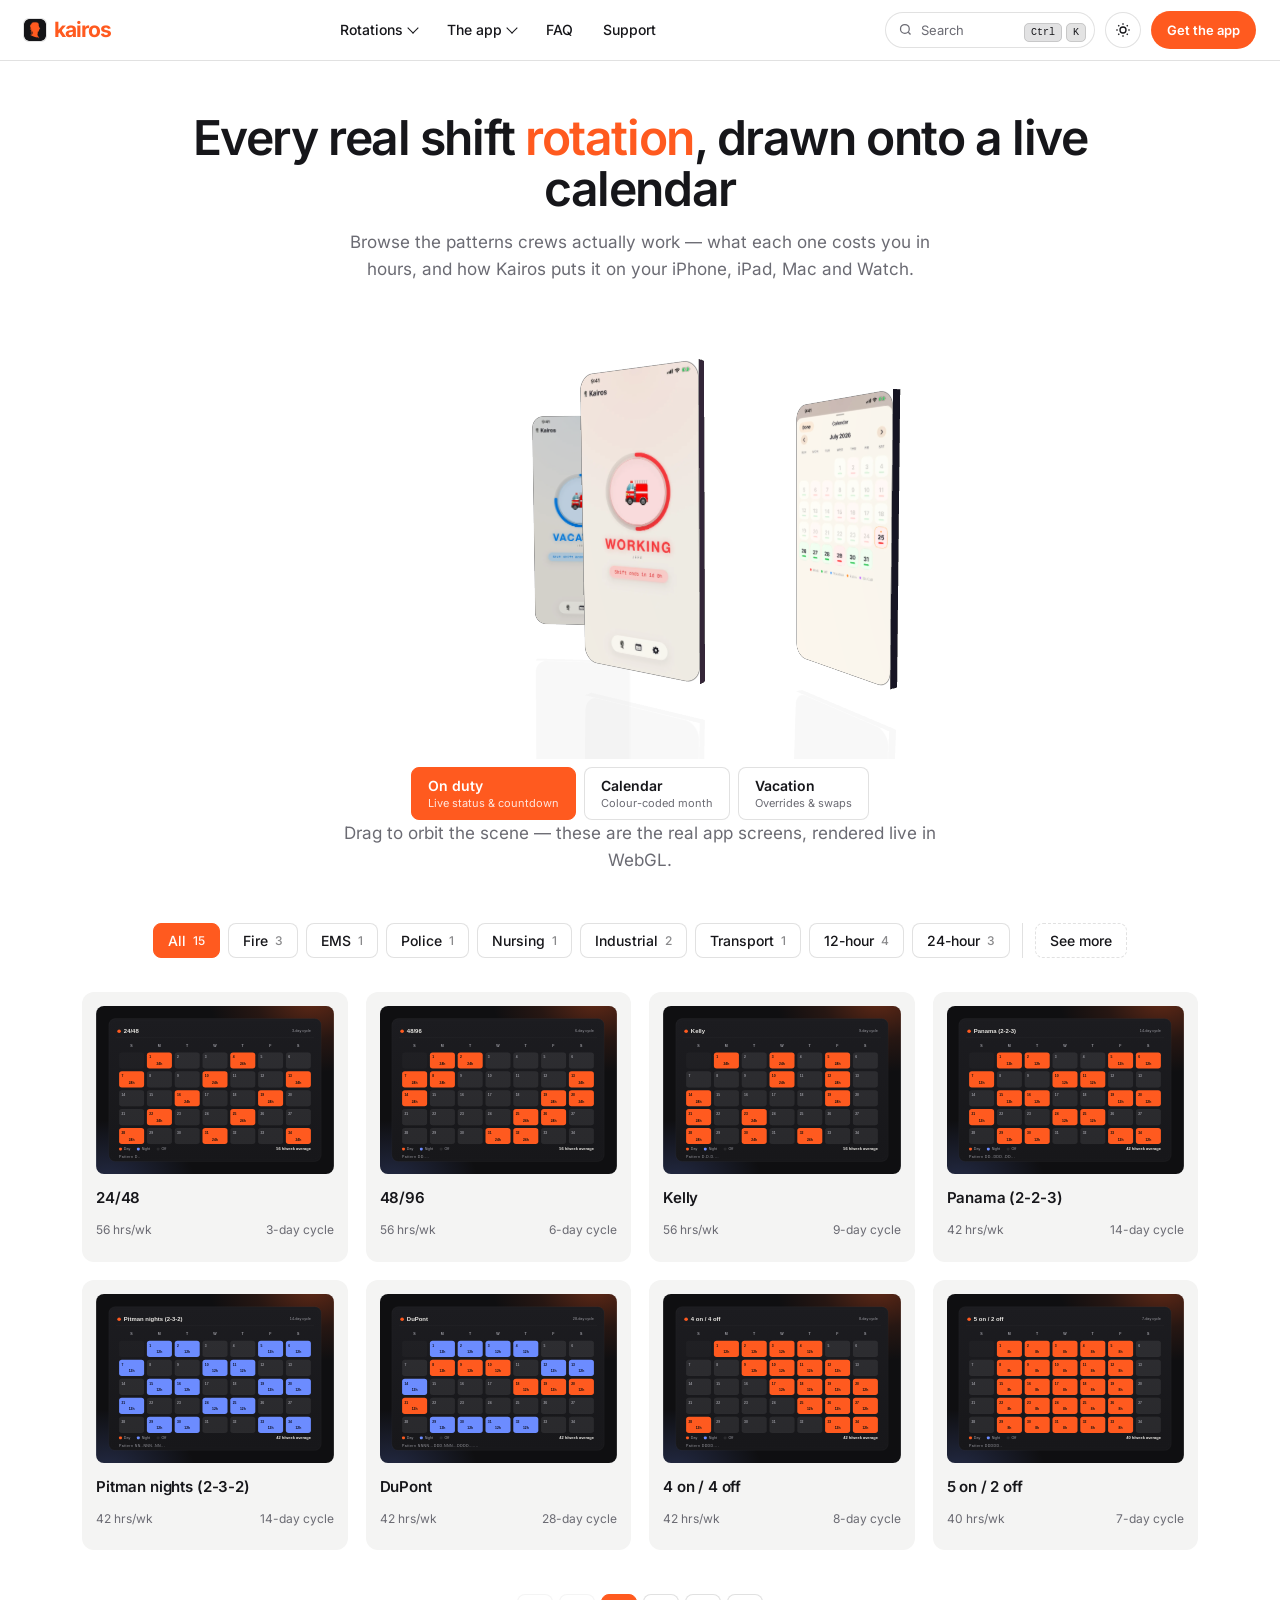
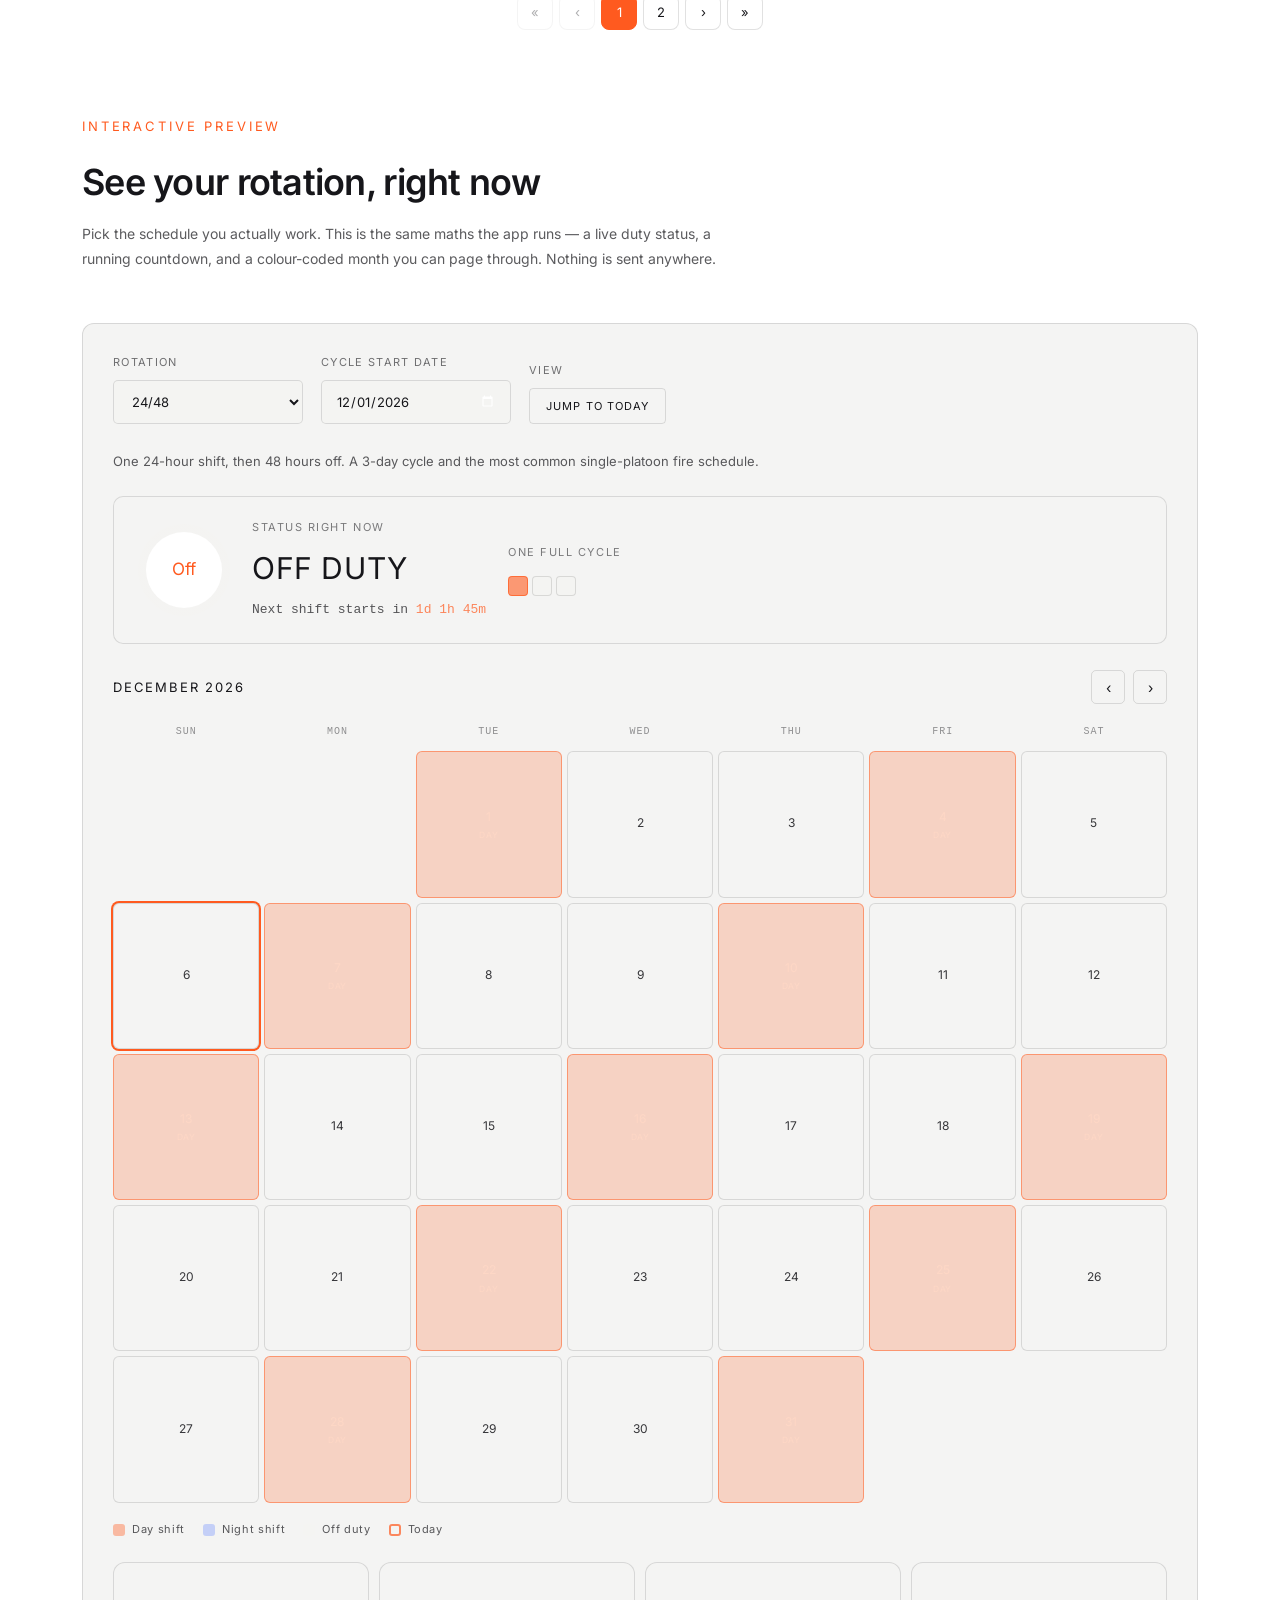
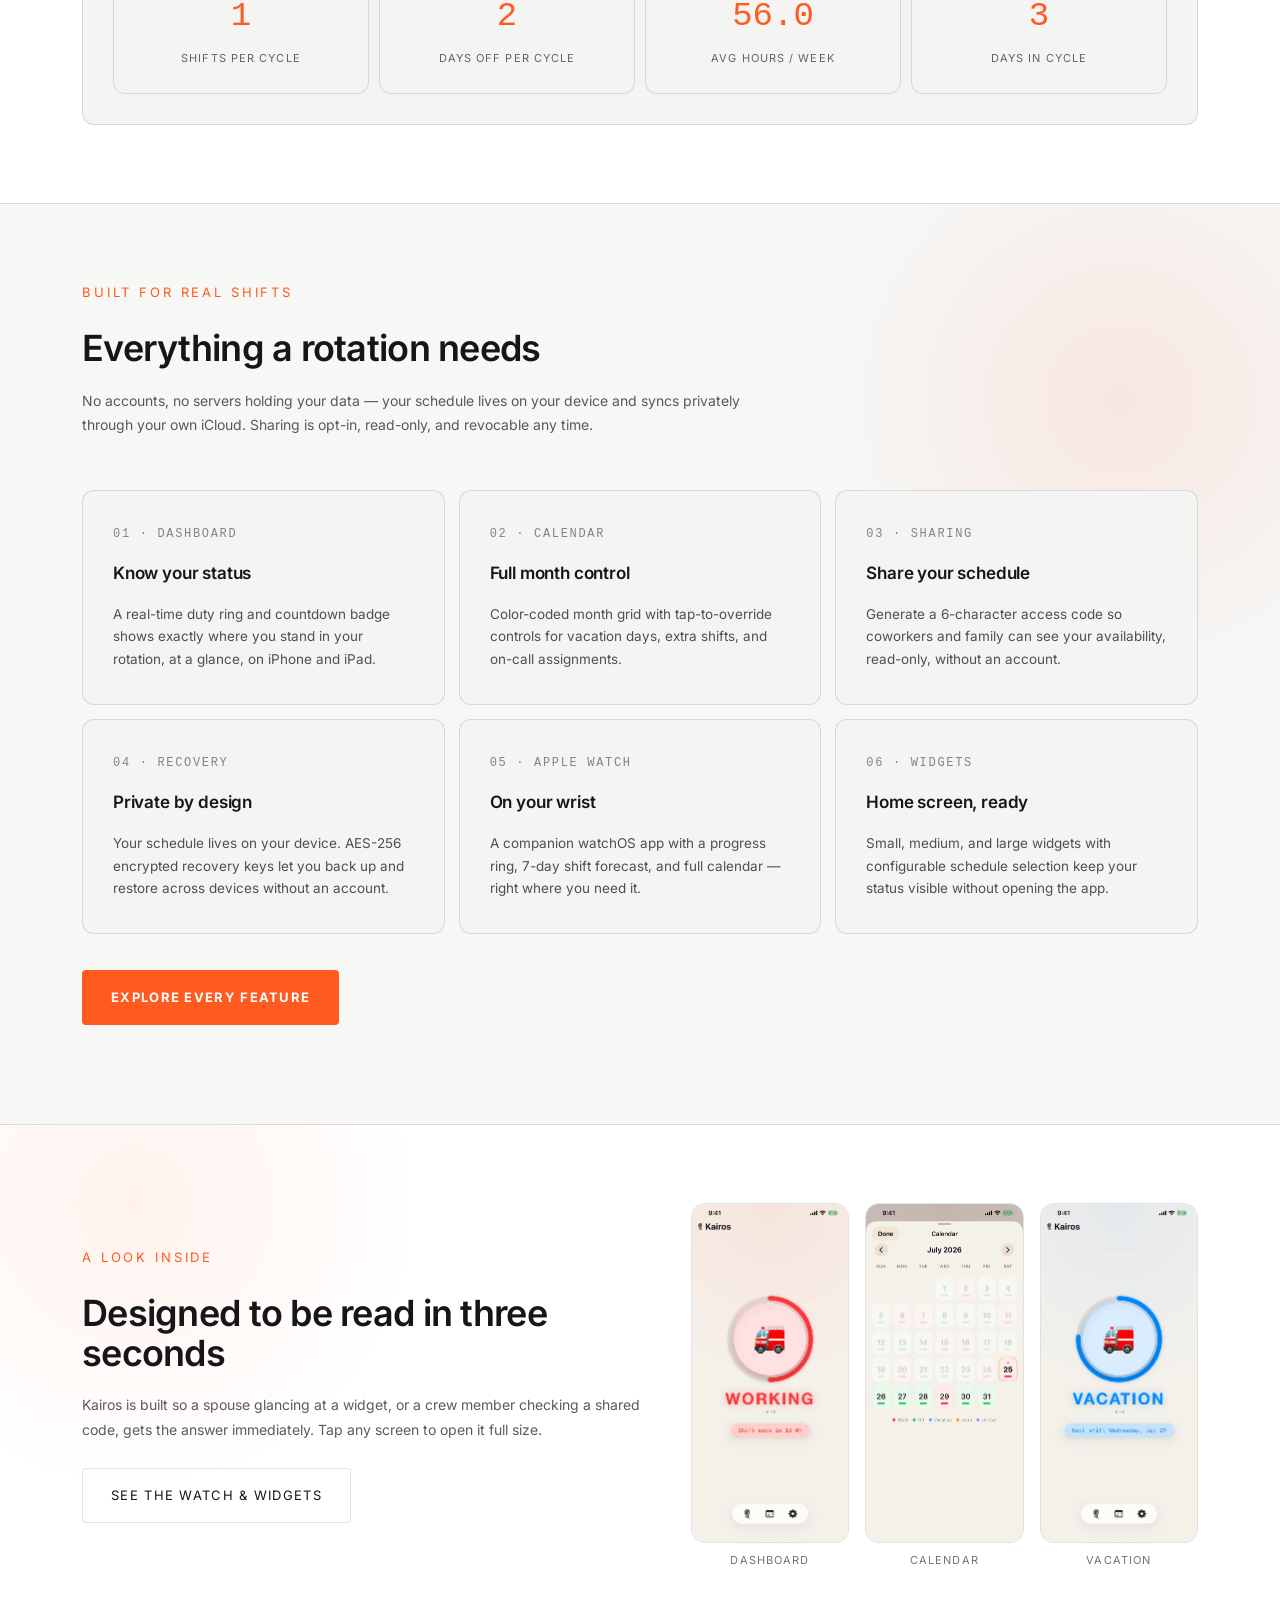
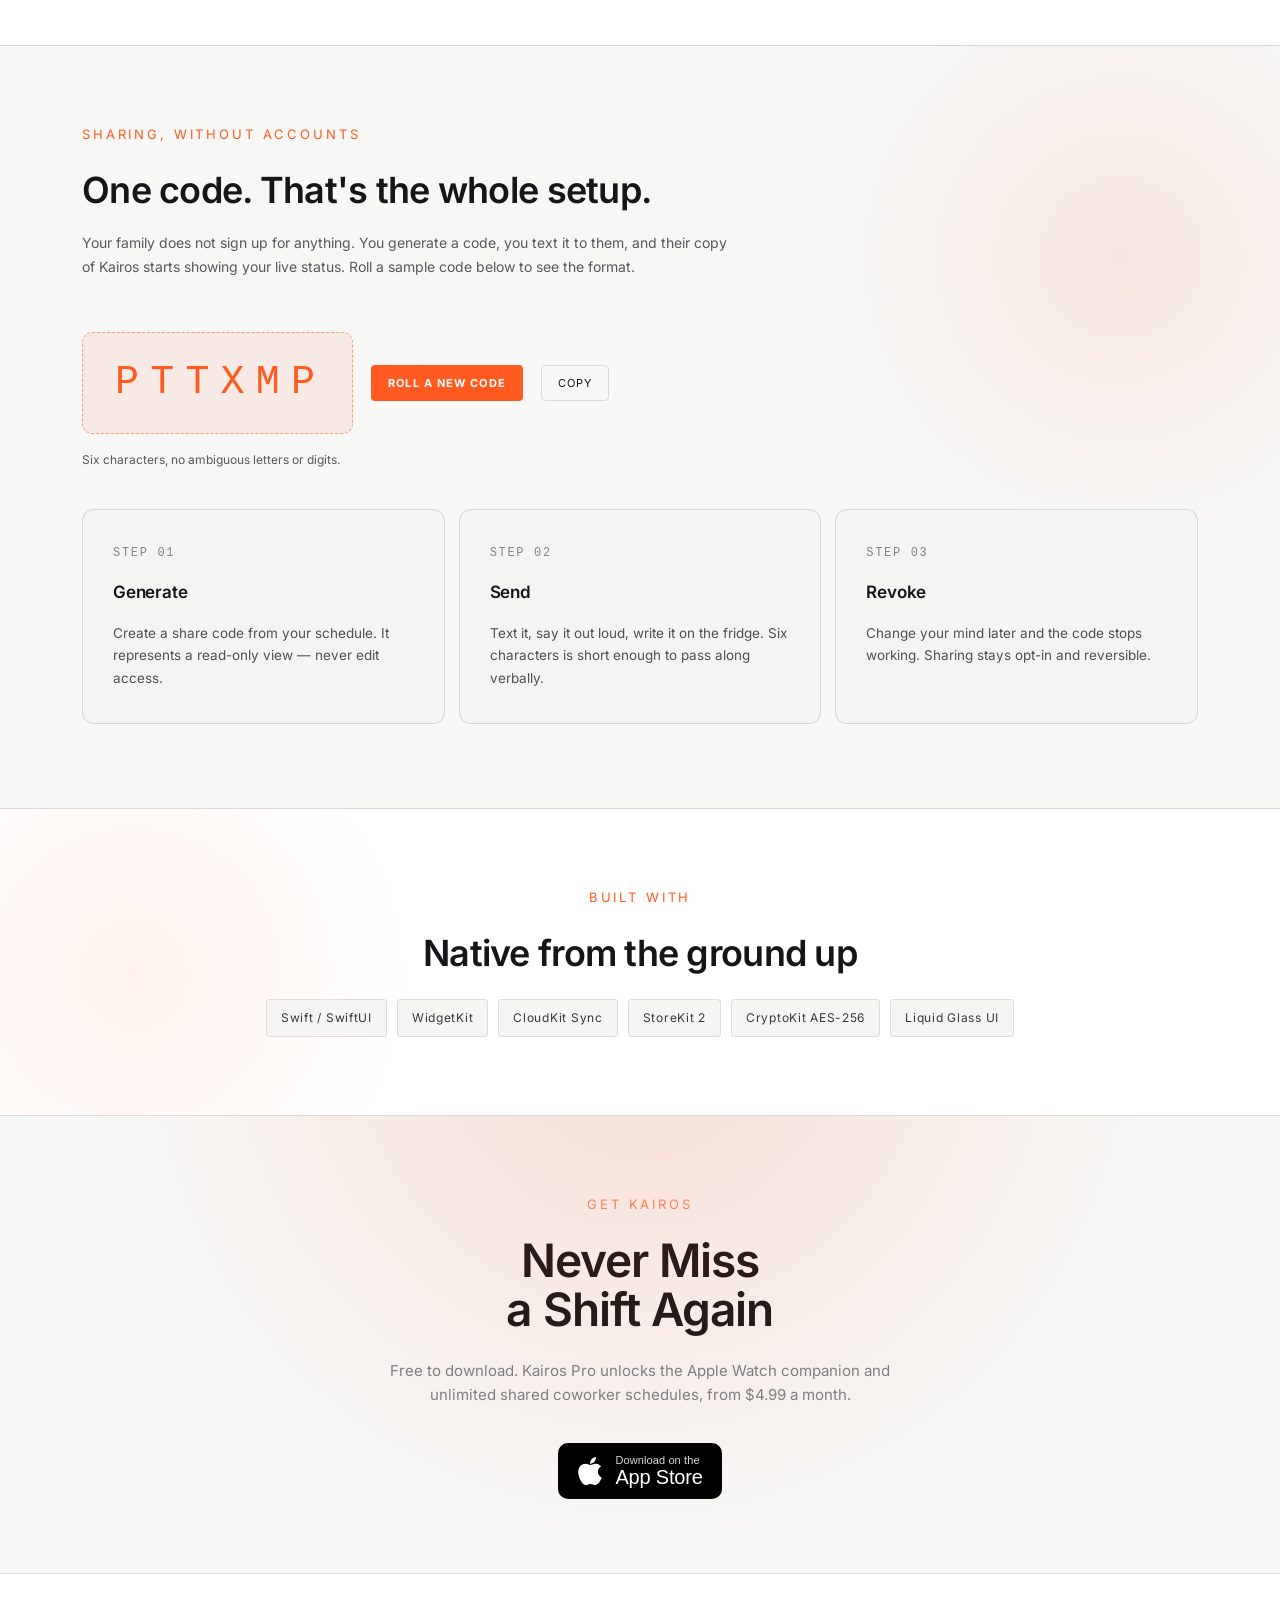
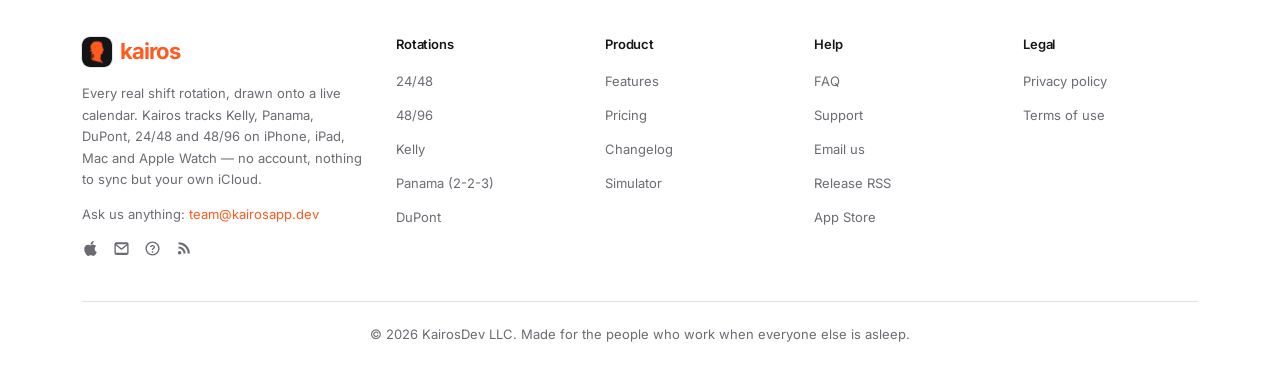
==== commit eaa25461: "Render the hero in WebGL with the real app screens CSS transforms were perspective tricks, not 3D. T" ====
--- a/index.html
+++ b/index.html
@@ -301,53 +301,70 @@
       <p>Browse the patterns crews actually work — what each one costs you in
       hours, and how Kairos puts it on your iPhone, iPad, Mac and Watch.</p>
 
-      <div class="stage3d" id="stage3d">
-        <div class="deck" id="deck">
-          <div class="deck-card" data-rot="24-48" style="z-index:10">
-            <img src="/assets/thumbs/24-48.svg" alt="A month of the 24/48 rotation on the Kairos calendar" width="1200" height="854" loading="eager" />
-          </div>
-          <div class="deck-card" data-rot="panama" style="z-index:9">
-            <img src="/assets/thumbs/panama.svg" alt="" width="1200" height="854" loading="lazy" />
-          </div>
-          <div class="deck-card" data-rot="kelly" style="z-index:8">
-            <img src="/assets/thumbs/kelly.svg" alt="" width="1200" height="854" loading="lazy" />
-          </div>
-          <div class="deck-card" data-rot="dupont" style="z-index:7">
-            <img src="/assets/thumbs/dupont.svg" alt="" width="1200" height="854" loading="lazy" />
-          </div>
-          <div class="deck-badges" aria-hidden="true">
-            <div class="deck-badge badge-a"><span class="dot"></span>On duty · 14h left</div>
-            <div class="deck-badge is-night badge-b"><span class="dot"></span>Night shift</div>
-            <div class="deck-badge is-off badge-c"><span class="dot"></span>4 days off</div>
-          </div>
-        </div>
-        <div class="deck-tabs" id="deck-tabs" role="tablist" aria-label="Preview a rotation in 3D">
-          <button class="deck-tab" type="button" role="tab" data-rot="24-48" id="deck-tab-24-48"
-            aria-selected="true" aria-controls="deck" tabindex="0">
-            <span class="dt-name">24/48</span><span class="dt-meta">56 hrs/wk · 3-day cycle</span>
-          </button>
-          <button class="deck-tab" type="button" role="tab" data-rot="panama" id="deck-tab-panama"
-            aria-selected="false" aria-controls="deck" tabindex="-1">
-            <span class="dt-name">Panama</span><span class="dt-meta">42 hrs/wk · 14-day cycle</span>
-          </button>
-          <button class="deck-tab" type="button" role="tab" data-rot="kelly" id="deck-tab-kelly"
-            aria-selected="false" aria-controls="deck" tabindex="-1">
-            <span class="dt-name">Kelly</span><span class="dt-meta">56 hrs/wk · 9-day cycle</span>
-          </button>
-          <button class="deck-tab" type="button" role="tab" data-rot="dupont" id="deck-tab-dupont"
-            aria-selected="false" aria-controls="deck" tabindex="-1">
-            <span class="dt-name">DuPont</span><span class="dt-meta">42 hrs/wk · 28-day cycle</span>
-          </button>
-        </div>
-        <p class="stage-hint">Pick a rotation, then move your pointer to look around it.</p>
-      </div>
+      <div class="gl-stage" id="gl-stage">
+        <canvas id="gl-canvas" hidden aria-hidden="true"></canvas>
+        <div class="gl-fallback" id="stage-fallback">
+        <div class="stage3d" id="stage3d">
+          <div class="deck" id="deck">
+            <div class="deck-card" data-rot="24-48" style="z-index:10">
+              <img src="/assets/thumbs/24-48.svg" alt="A month of the 24/48 rotation on the Kairos calendar" width="1200" height="854" loading="eager" />
+            </div>
+            <div class="deck-card" data-rot="panama" style="z-index:9">
+              <img src="/assets/thumbs/panama.svg" alt="" width="1200" height="854" loading="lazy" />
+            </div>
+            <div class="deck-card" data-rot="kelly" style="z-index:8">
+              <img src="/assets/thumbs/kelly.svg" alt="" width="1200" height="854" loading="lazy" />
+            </div>
+            <div class="deck-card" data-rot="dupont" style="z-index:7">
+              <img src="/assets/thumbs/dupont.svg" alt="" width="1200" height="854" loading="lazy" />
+            </div>
+            <div class="deck-badges" aria-hidden="true">
+              <div class="deck-badge badge-a"><span class="dot"></span>On duty · 14h left</div>
+              <div class="deck-badge is-night badge-b"><span class="dot"></span>Night shift</div>
+              <div class="deck-badge is-off badge-c"><span class="dot"></span>4 days off</div>
+            </div>
+          </div>
+          <div class="deck-tabs" id="deck-tabs" role="tablist" aria-label="Preview a rotation in 3D">
+            <button class="deck-tab" type="button" role="tab" data-rot="24-48" id="deck-tab-24-48"
+              aria-selected="true" aria-controls="deck" tabindex="0">
+              <span class="dt-name">24/48</span><span class="dt-meta">56 hrs/wk · 3-day cycle</span>
+            </button>
+            <button class="deck-tab" type="button" role="tab" data-rot="panama" id="deck-tab-panama"
+              aria-selected="false" aria-controls="deck" tabindex="-1">
+              <span class="dt-name">Panama</span><span class="dt-meta">42 hrs/wk · 14-day cycle</span>
+            </button>
+            <button class="deck-tab" type="button" role="tab" data-rot="kelly" id="deck-tab-kelly"
+              aria-selected="false" aria-controls="deck" tabindex="-1">
+              <span class="dt-name">Kelly</span><span class="dt-meta">56 hrs/wk · 9-day cycle</span>
+            </button>
+            <button class="deck-tab" type="button" role="tab" data-rot="dupont" id="deck-tab-dupont"
+              aria-selected="false" aria-controls="deck" tabindex="-1">
+              <span class="dt-name">DuPont</span><span class="dt-meta">42 hrs/wk · 28-day cycle</span>
+            </button>
+          </div>
+          <p class="stage-hint">Pick a rotation, then move your pointer to look around it.</p>
+        </div>
+        </div>
+      </div>
+      <div class="deck-tabs gl-tabs" role="tablist" aria-label="Show a screen from the app">
+        <button class="deck-tab" type="button" role="tab" data-gl-tab aria-selected="true" tabindex="0">
+          <span class="dt-name">On duty</span><span class="dt-meta">Live status &amp; countdown</span>
+        </button>
+        <button class="deck-tab" type="button" role="tab" data-gl-tab aria-selected="false" tabindex="-1">
+          <span class="dt-name">Calendar</span><span class="dt-meta">Colour-coded month</span>
+        </button>
+        <button class="deck-tab" type="button" role="tab" data-gl-tab aria-selected="false" tabindex="-1">
+          <span class="dt-name">Vacation</span><span class="dt-meta">Overrides &amp; swaps</span>
+        </button>
+      </div>
+      <p class="stage-hint">Drag to orbit the scene &mdash; these are the real app screens, rendered live in WebGL.</p>
 
     </div>
   </header>
 
   <div class="wrap">
     <div class="chip-row" id="chip-row" role="group" aria-label="Filter by first responder service and shift pattern">
-        <button class="chip" type="button" data-filter="all" aria-pressed="true"><span>All</span><span class="n">14</span></button>
+        <button class="chip" type="button" data-filter="all" aria-pressed="true"><span>All</span><span class="n">15</span></button>
         <button class="chip" type="button" data-filter="fire" aria-pressed="false"><span>Fire</span><span class="n">3</span></button>
         <button class="chip" type="button" data-filter="ems" aria-pressed="false"><span>EMS</span><span class="n">1</span></button>
         <button class="chip" type="button" data-filter="police" aria-pressed="false"><span>Police</span><span class="n">1</span></button>
@@ -358,7 +375,7 @@
         <button class="chip" type="button" data-filter="24h" aria-pressed="false"><span>24-hour</span><span class="n">3</span></button>
         <button class="chip" type="button" data-overflow="true" data-filter="nights" aria-pressed="false"><span>Nights</span><span class="n">2</span></button>
         <button class="chip" type="button" data-overflow="true" data-filter="weekend" aria-pressed="false"><span>Every other weekend</span><span class="n">2</span></button>
-        <button class="chip" type="button" data-overflow="true" data-filter="app" aria-pressed="false"><span>App features</span><span class="n">6</span></button>
+        <button class="chip" type="button" data-overflow="true" data-filter="app" aria-pressed="false"><span>App features</span><span class="n">7</span></button>
         <span class="chip-sep" aria-hidden="true"></span>
         <button class="chip chip-more" id="chip-more" type="button" aria-expanded="false">See more</button>
     </div>
@@ -430,12 +447,20 @@
         </article>
         <article class="g-card reveal" data-cats="app" data-name="Live duty status" style="--reveal-i:0">
           <div class="thumb">
-            <img src="/assets/thumbs/live-status.svg" alt="Live duty status shown on the Kairos calendar" width="1200" height="854" loading="lazy" />
+            <img src="/assets/thumbs/live-status.webp" alt="The Kairos duty screen showing live on-duty status and a shift countdown" width="1200" height="854" loading="lazy" />
           </div>
           <h3>Live duty status</h3>
           <p class="g-meta"><span>Feature</span><span>iOS · watchOS</span></p>
           <a class="stretch" href="/features#panel-dashboard" aria-label="Live duty status"></a>
         </article>
+        <article class="g-card reveal" data-cats="app" data-name="Month calendar" style="--reveal-i:1">
+          <div class="thumb">
+            <img src="/assets/thumbs/month-calendar.webp" alt="The Kairos month calendar, colour-coded by duty status" width="1200" height="854" loading="lazy" />
+          </div>
+          <h3>Month calendar</h3>
+          <p class="g-meta"><span>Feature</span><span>iOS · iPadOS</span></p>
+          <a class="stretch" href="/features#panel-calendar" aria-label="Month calendar"></a>
+        </article>
         <article class="g-card reveal" data-cats="app" data-name="Shared schedules" style="--reveal-i:1">
           <div class="thumb">
             <img src="/assets/thumbs/sharing.svg" alt="Shared schedules shown on the Kairos calendar" width="1200" height="854" loading="lazy" />
@@ -470,7 +495,7 @@
         </article>
         <article class="g-card reveal" data-cats="app" data-name="Vacation & swaps" style="--reveal-i:1">
           <div class="thumb">
-            <img src="/assets/thumbs/vacation.svg" alt="Vacation & swaps shown on the Kairos calendar" width="1200" height="854" loading="lazy" />
+            <img src="/assets/thumbs/vacation.webp" alt="The Kairos vacation screen showing an override on a scheduled day" width="1200" height="854" loading="lazy" />
           </div>
           <h3>Vacation & swaps</h3>
           <p class="g-meta"><span>Feature</span><span>iOS · macOS</span></p>
@@ -821,6 +846,7 @@
 </div>
 
 <script src="assets/site.js"></script>
+<script src="/assets/kairos3d.js" defer></script>
 <div class="search-overlay" id="search-overlay" hidden role="dialog" aria-modal="true" aria-label="Search Kairos">
   <div class="search-box">
     <input id="search-input" type="search" placeholder="Search rotations, features, answers…" autocomplete="off" aria-label="Search" />
--- a/assets/site.css
+++ b/assets/site.css
@@ -1682,7 +1682,7 @@
 
 /* ---------- Gallery hero ---------- */
 .gallery-head {
-  padding: 64px 0 26px;
+  padding: 52px 0 22px;
   text-align: center;
 }
 .gallery-head h1 {
@@ -2275,3 +2275,48 @@
   .deck { width: min(560px, 90vw); }
   .stage3d::before { width: min(560px, 90vw); }
 }
+
+/* ---------- WebGL stage ----------
+   The canvas replaces the CSS fallback only once a context exists, so a
+   machine without WebGL still gets the layered calendar deck. */
+.gl-stage {
+  position: relative;
+  width: min(1000px, 94vw);
+  height: clamp(300px, 38vw, 470px);
+  margin: 6px auto 0;
+  touch-action: pan-y;
+}
+.gl-stage canvas {
+  position: absolute;
+  inset: 0;
+  width: 100%;
+  height: 100%;
+  display: block;
+  cursor: grab;
+}
+.gl-stage.is-grabbing canvas { cursor: grabbing; }
+.gl-stage.gl-live .gl-fallback { display: none; }
+.gl-stage::after {
+  content: "";
+  position: absolute;
+  left: 50%;
+  bottom: -6%;
+  width: 70%;
+  height: 130px;
+  transform: translateX(-50%);
+  background: radial-gradient(ellipse at center, var(--flame-dim), transparent 70%);
+  filter: blur(30px);
+  pointer-events: none;
+  z-index: -1;
+}
+.gl-tabs { margin-top: 8px; }
+@media (max-width: 640px) {
+  .gl-stage { height: clamp(300px, 78vw, 420px); }
+}
+
+/* The WebGL tab bar belongs to the live scene; the fallback ships its own
+   inside #stage-fallback, so only one is ever on screen. */
+.gl-tabs { display: none; }
+.gl-stage.gl-live + .gl-tabs { display: flex; }
+.gl-stage.gl-live ~ .stage-hint { display: block; }
+.gl-stage:not(.gl-live) ~ .stage-hint { display: none; }
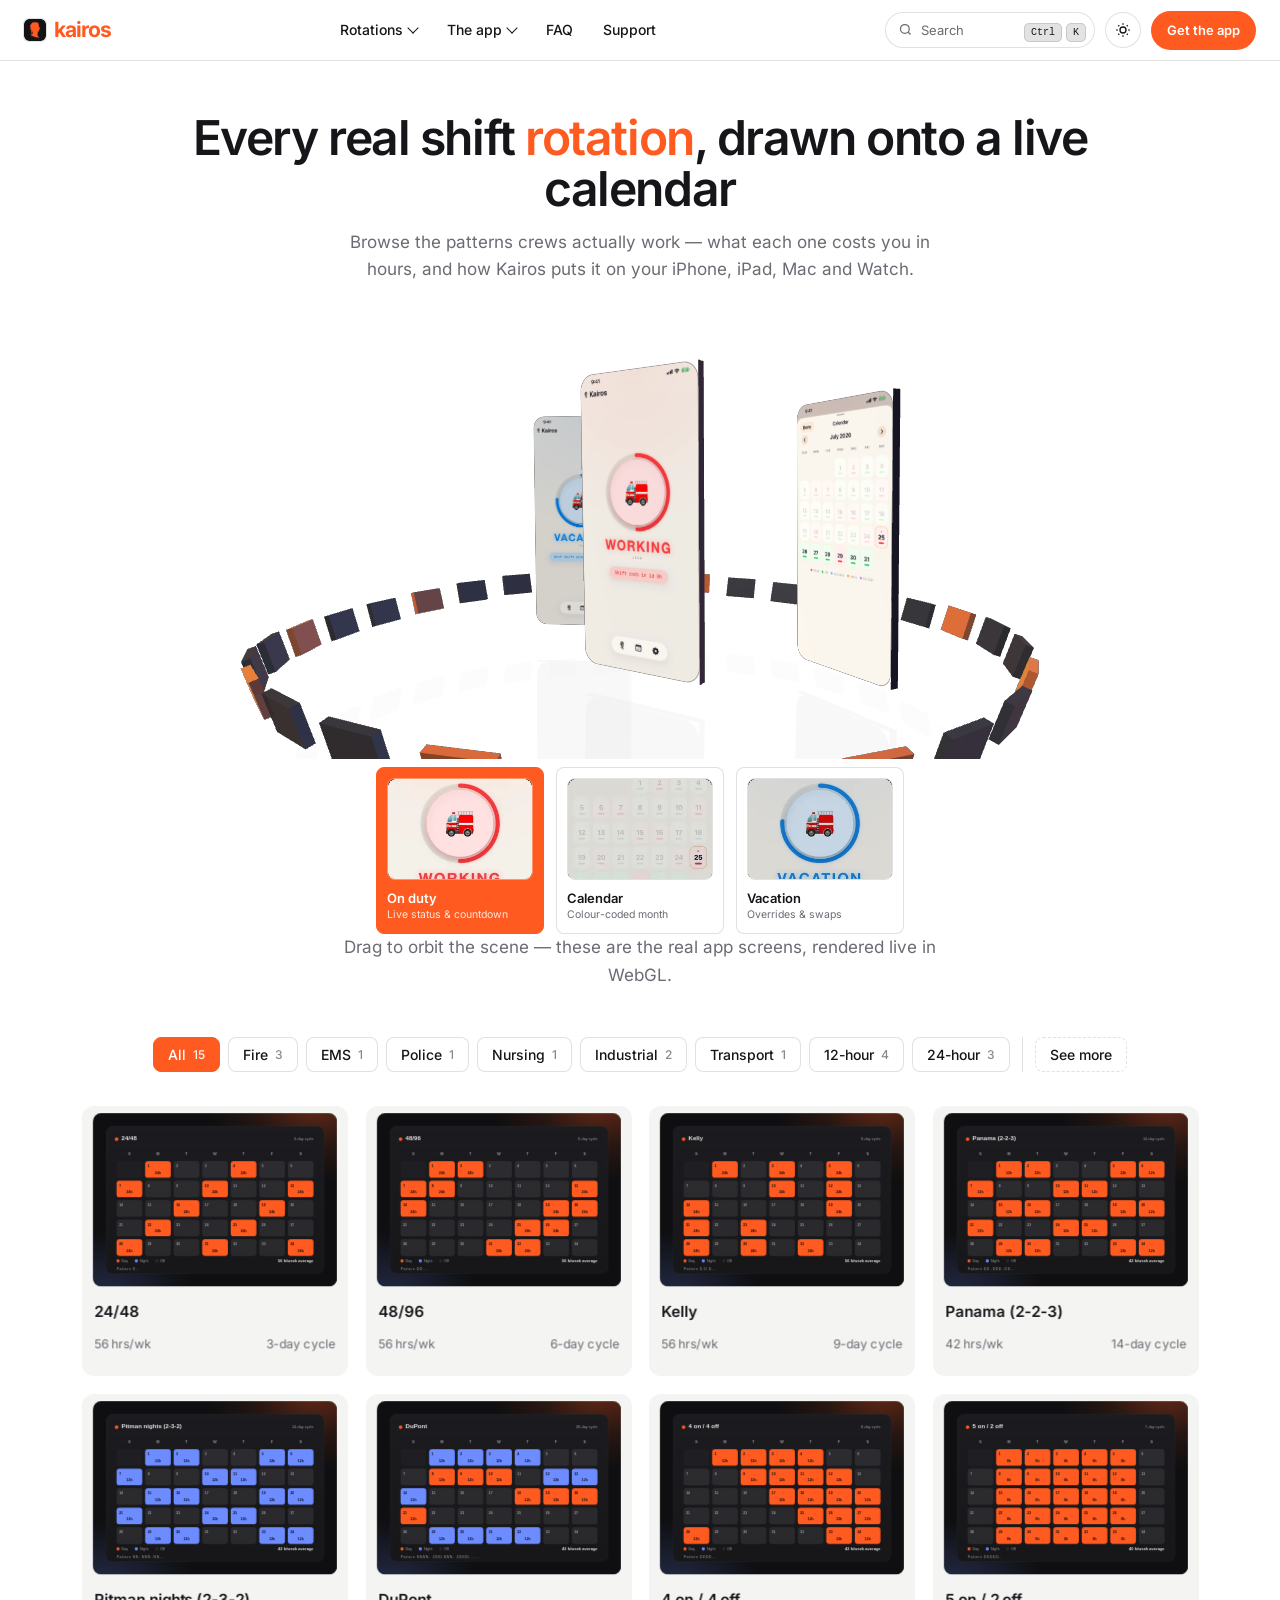
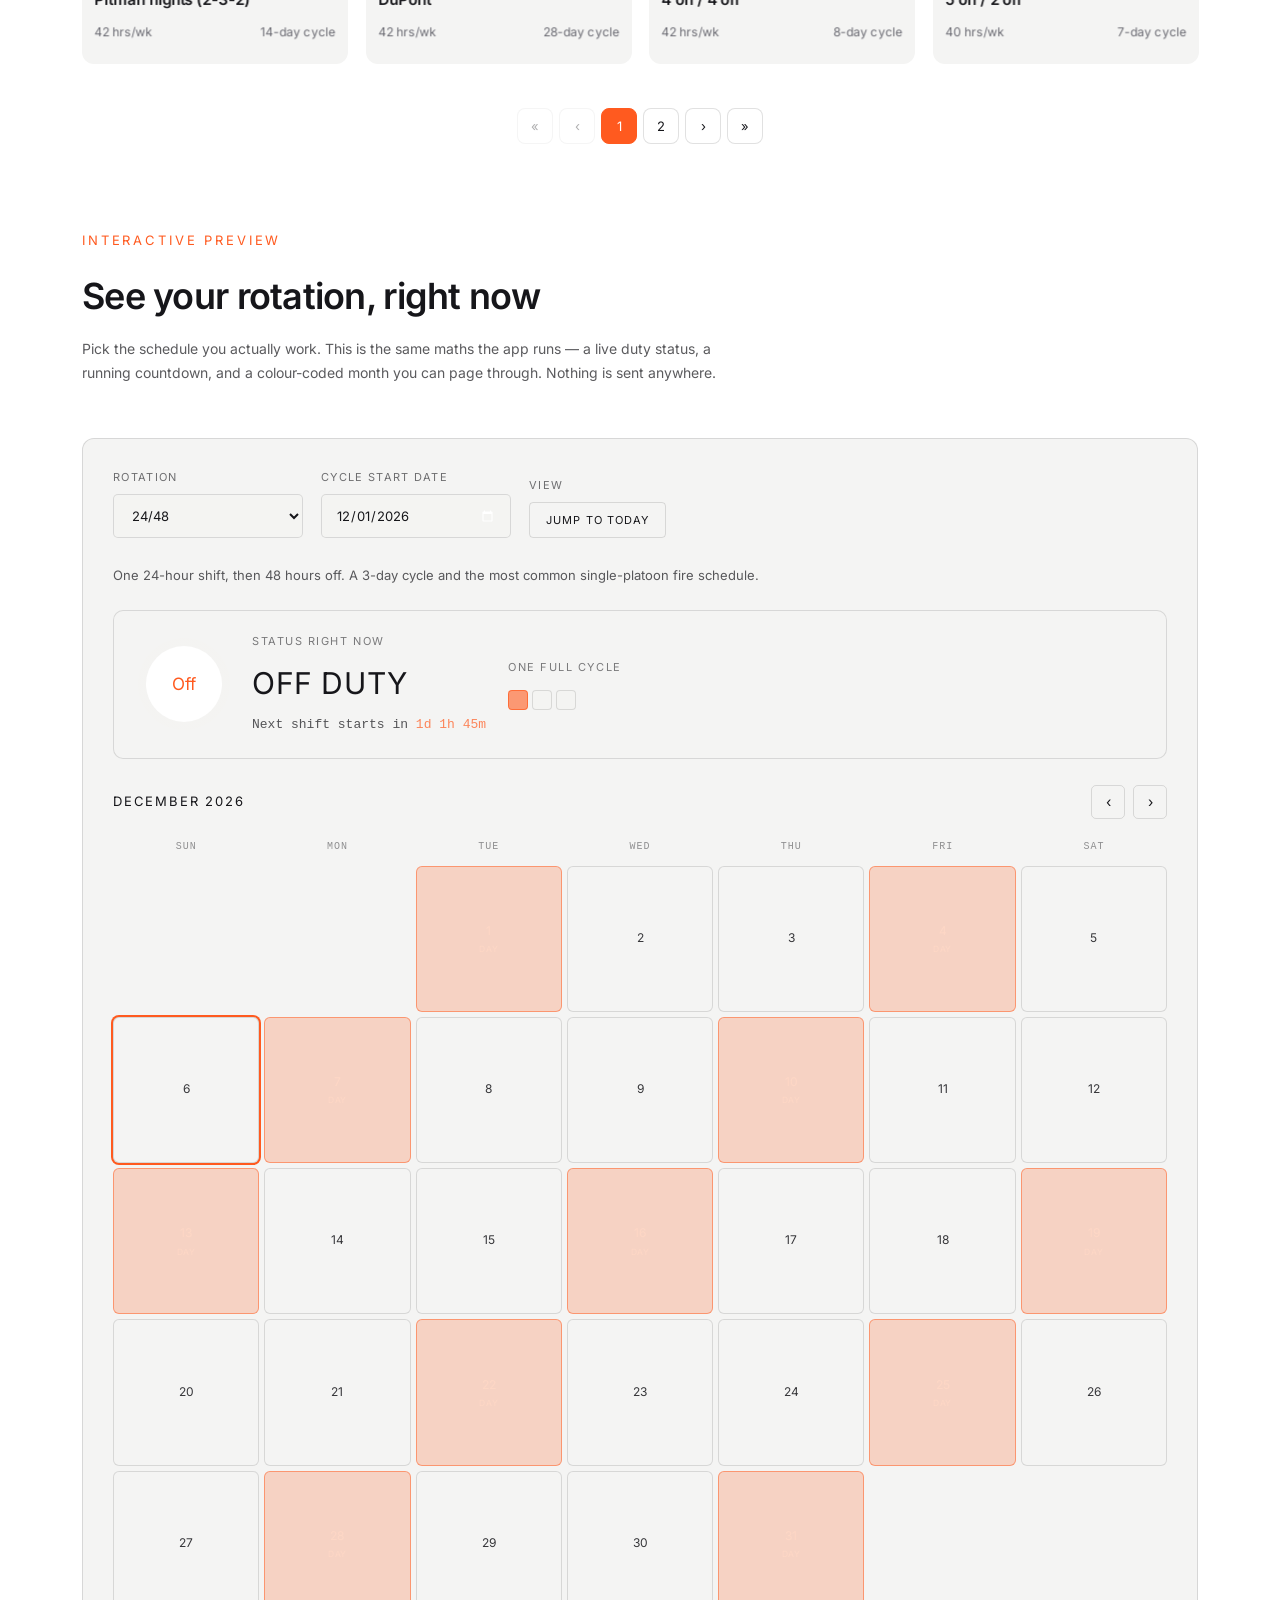
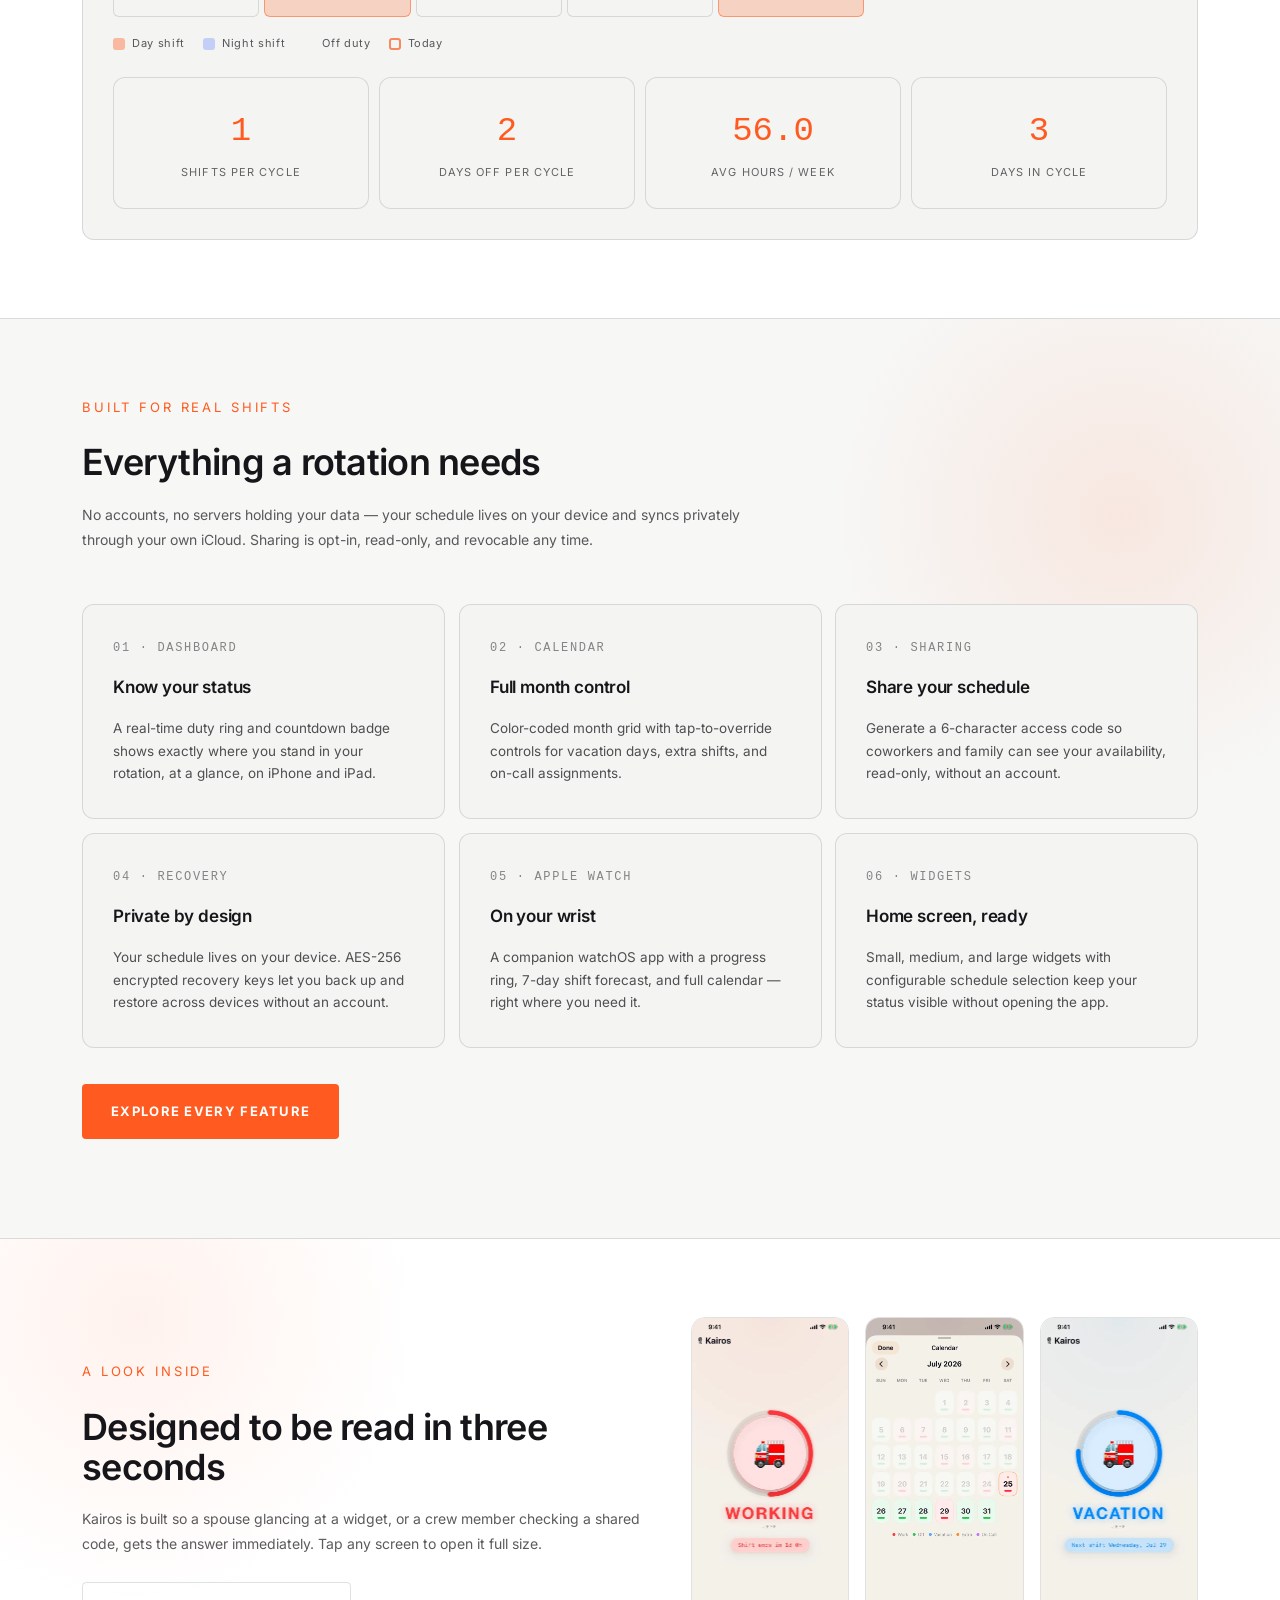
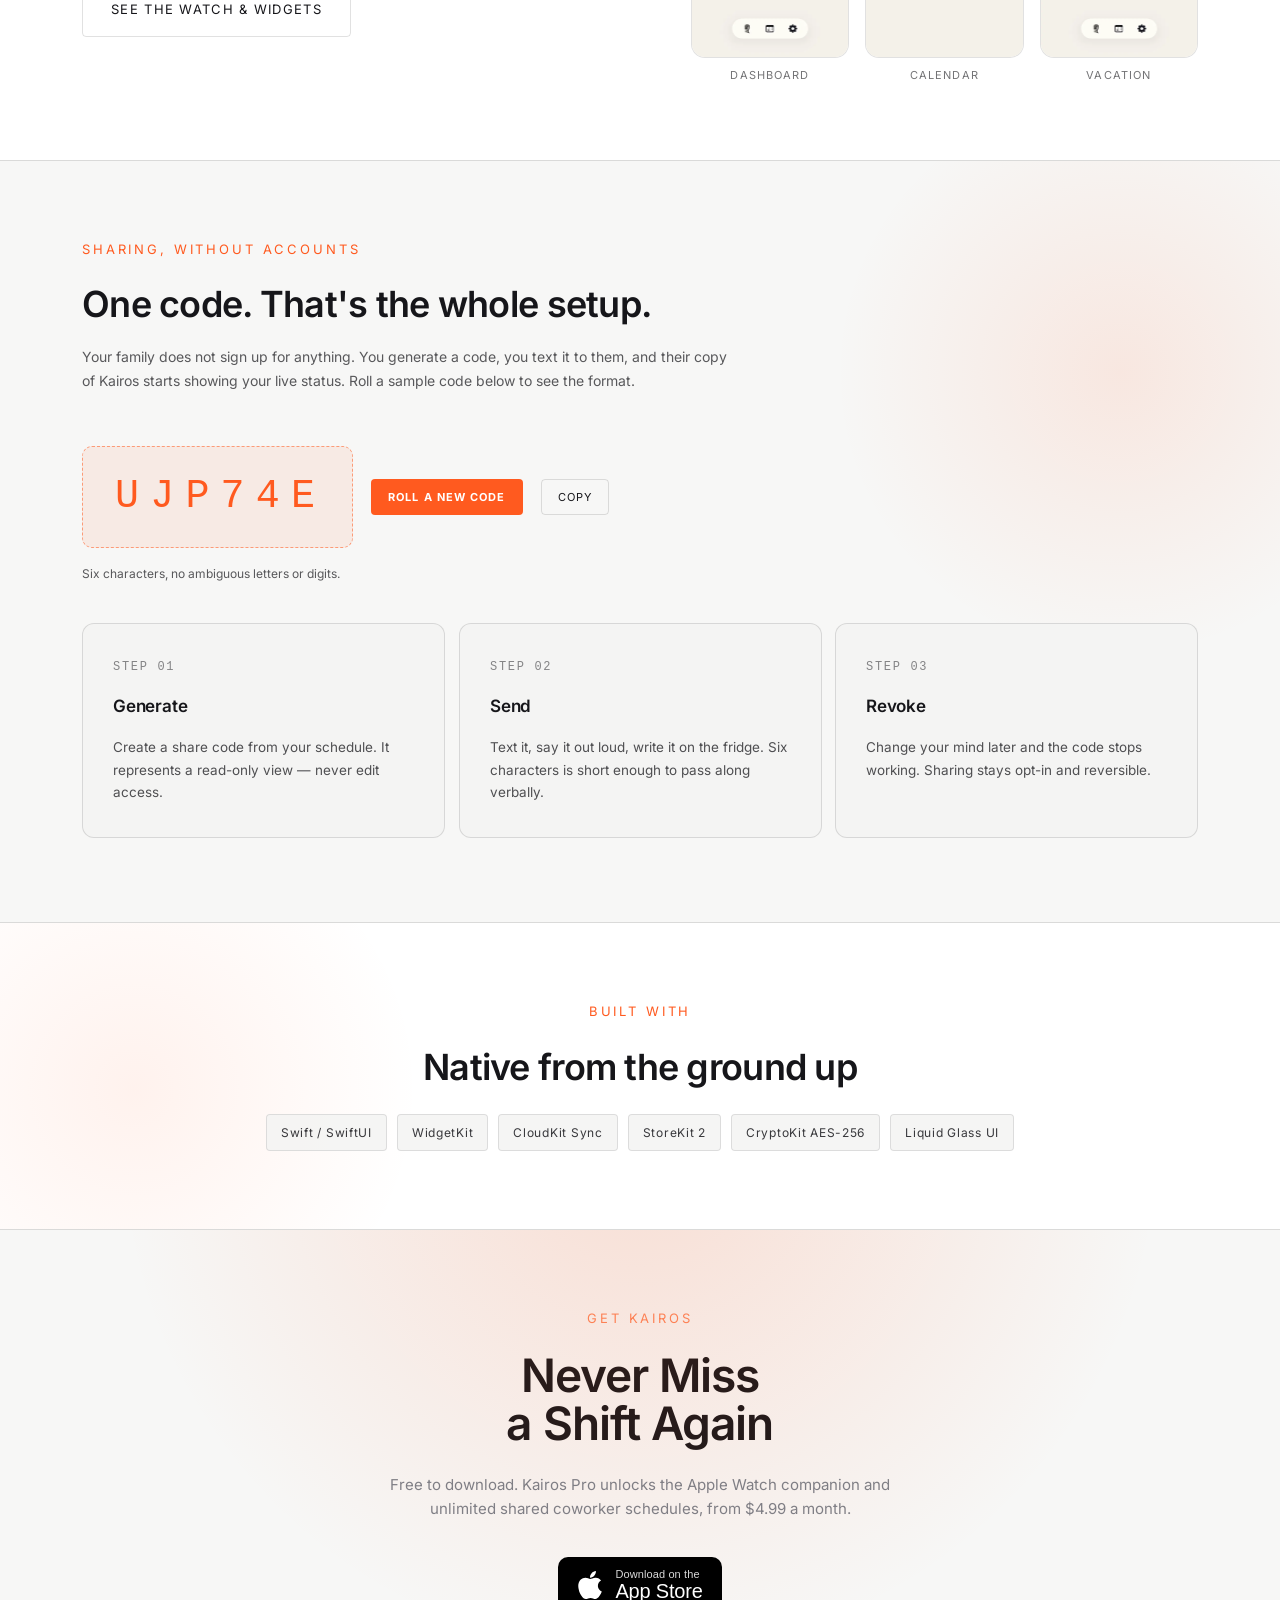
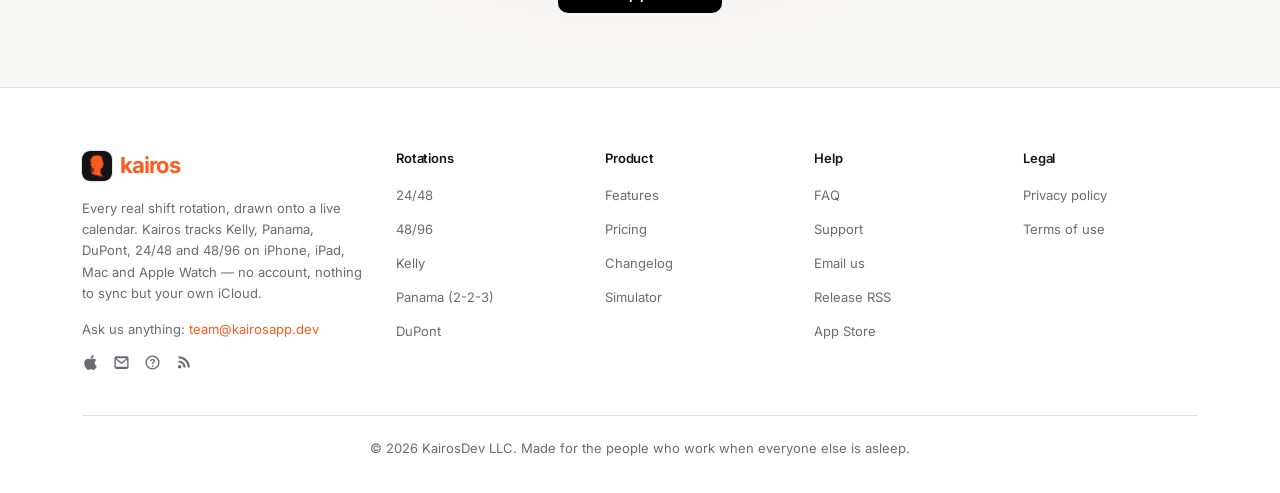
==== commit 7f7278bb: "Give every tab a picture, and put the rotation into the motion Two things: tabs were text-only label" ====
--- a/index.html
+++ b/index.html
@@ -327,19 +327,19 @@
           <div class="deck-tabs" id="deck-tabs" role="tablist" aria-label="Preview a rotation in 3D">
             <button class="deck-tab" type="button" role="tab" data-rot="24-48" id="deck-tab-24-48"
               aria-selected="true" aria-controls="deck" tabindex="0">
-              <span class="dt-name">24/48</span><span class="dt-meta">56 hrs/wk · 3-day cycle</span>
+              <img class="tab-thumb" src="/assets/tabs/tab-24-48.webp" alt="" width="264" height="185" loading="lazy" /><span class="dt-name">24/48</span><span class="dt-meta">56 hrs/wk · 3-day cycle</span>
             </button>
             <button class="deck-tab" type="button" role="tab" data-rot="panama" id="deck-tab-panama"
               aria-selected="false" aria-controls="deck" tabindex="-1">
-              <span class="dt-name">Panama</span><span class="dt-meta">42 hrs/wk · 14-day cycle</span>
+              <img class="tab-thumb" src="/assets/tabs/tab-panama.webp" alt="" width="264" height="185" loading="lazy" /><span class="dt-name">Panama</span><span class="dt-meta">42 hrs/wk · 14-day cycle</span>
             </button>
             <button class="deck-tab" type="button" role="tab" data-rot="kelly" id="deck-tab-kelly"
               aria-selected="false" aria-controls="deck" tabindex="-1">
-              <span class="dt-name">Kelly</span><span class="dt-meta">56 hrs/wk · 9-day cycle</span>
+              <img class="tab-thumb" src="/assets/tabs/tab-kelly.webp" alt="" width="264" height="185" loading="lazy" /><span class="dt-name">Kelly</span><span class="dt-meta">56 hrs/wk · 9-day cycle</span>
             </button>
             <button class="deck-tab" type="button" role="tab" data-rot="dupont" id="deck-tab-dupont"
               aria-selected="false" aria-controls="deck" tabindex="-1">
-              <span class="dt-name">DuPont</span><span class="dt-meta">42 hrs/wk · 28-day cycle</span>
+              <img class="tab-thumb" src="/assets/tabs/tab-dupont.webp" alt="" width="264" height="185" loading="lazy" /><span class="dt-name">DuPont</span><span class="dt-meta">42 hrs/wk · 28-day cycle</span>
             </button>
           </div>
           <p class="stage-hint">Pick a rotation, then move your pointer to look around it.</p>
@@ -348,13 +348,13 @@
       </div>
       <div class="deck-tabs gl-tabs" role="tablist" aria-label="Show a screen from the app">
         <button class="deck-tab" type="button" role="tab" data-gl-tab aria-selected="true" tabindex="0">
-          <span class="dt-name">On duty</span><span class="dt-meta">Live status &amp; countdown</span>
+          <img class="tab-thumb" src="/assets/tabs/tab-dashboard.webp" alt="" width="264" height="185" loading="lazy" /><span class="dt-name">On duty</span><span class="dt-meta">Live status &amp; countdown</span>
         </button>
         <button class="deck-tab" type="button" role="tab" data-gl-tab aria-selected="false" tabindex="-1">
-          <span class="dt-name">Calendar</span><span class="dt-meta">Colour-coded month</span>
+          <img class="tab-thumb" src="/assets/tabs/tab-calendar.webp" alt="" width="264" height="185" loading="lazy" /><span class="dt-name">Calendar</span><span class="dt-meta">Colour-coded month</span>
         </button>
         <button class="deck-tab" type="button" role="tab" data-gl-tab aria-selected="false" tabindex="-1">
-          <span class="dt-name">Vacation</span><span class="dt-meta">Overrides &amp; swaps</span>
+          <img class="tab-thumb" src="/assets/tabs/tab-vacation.webp" alt="" width="264" height="185" loading="lazy" /><span class="dt-name">Vacation</span><span class="dt-meta">Overrides &amp; swaps</span>
         </button>
       </div>
       <p class="stage-hint">Drag to orbit the scene &mdash; these are the real app screens, rendered live in WebGL.</p>
--- a/assets/site.css
+++ b/assets/site.css
@@ -2320,3 +2320,164 @@
 .gl-stage.gl-live + .gl-tabs { display: flex; }
 .gl-stage.gl-live ~ .stage-hint { display: block; }
 .gl-stage:not(.gl-live) ~ .stage-hint { display: none; }
+
+/* ---------- Tab previews ----------
+   Every tab carries a picture of what it opens: the App Store screen for the
+   app tabs, the generated calendar for the rotation tabs. */
+.deck-tab, .tab-btn.has-thumb {
+  position: relative;
+  overflow: hidden;
+}
+.tab-thumb {
+  display: block;
+  width: 100%;
+  height: auto;
+  aspect-ratio: 264 / 185;
+  object-fit: cover;
+  border-radius: 8px;
+  margin-bottom: 8px;
+  border: 1px solid var(--line-on-ink);
+  transform: translateZ(0) scale(1);
+  transition: transform 0.45s cubic-bezier(0.22, 1, 0.36, 1), filter 0.3s ease;
+  filter: saturate(0.85) brightness(0.9);
+}
+.deck-tab:hover .tab-thumb,
+.tab-btn:hover .tab-thumb { transform: scale(1.06); filter: none; }
+.deck-tab[aria-selected="true"] .tab-thumb,
+.tab-btn[aria-selected="true"] .tab-thumb { filter: none; border-color: rgba(255, 255, 255, 0.35); }
+
+.deck-tabs { gap: 12px; align-items: stretch; }
+.deck-tab {
+  width: 168px;
+  padding: 10px 10px 12px;
+  align-items: stretch;
+  text-align: left;
+}
+.deck-tab .dt-name { font-size: 13px; }
+.deck-tab .dt-meta { font-size: 10.5px; }
+
+/* The features tab strip becomes a row of picture tabs. */
+.tabs {
+  display: flex;
+  flex-wrap: wrap;
+  gap: 12px;
+  border-bottom: 0 !important;
+  padding-bottom: 4px;
+}
+.tab-btn.has-thumb {
+  width: 172px;
+  padding: 10px 10px 12px;
+  border: 1px solid var(--line-on-ink);
+  border-radius: var(--radius-sm);
+  background: var(--chip);
+  color: var(--paper);
+  text-align: left;
+  letter-spacing: 0;
+  text-transform: none;
+  font-size: 13px;
+  font-weight: 600;
+  transition: background 0.2s ease, border-color 0.2s ease, transform 0.25s ease;
+}
+.tab-btn.has-thumb:hover { border-color: var(--flame); }
+.tab-btn.has-thumb[aria-selected="true"] {
+  background: var(--flame);
+  border-color: var(--flame);
+  color: #fff;
+}
+.tab-btn.has-thumb::after { display: none; }
+.tab-label { display: block; }
+
+@media (max-width: 640px) {
+  .deck-tab, .tab-btn.has-thumb { width: 132px; }
+  .deck-tab .dt-meta { display: none; }
+}
+
+/* ==========================================================================
+   Motion — 3D, and in the app's language
+   Duty colour, cycle rhythm and depth. Every animation below is decoration:
+   it runs only with JavaScript and only when motion is welcome.
+   ========================================================================== */
+
+/* Cards arrive as if turning toward the reader, not sliding up flat. */
+.js .reveal {
+  transform: perspective(1000px) rotateX(9deg) translate3d(0, 26px, -60px);
+  transform-origin: 50% 100%;
+  transition: opacity 0.65s cubic-bezier(0.22, 1, 0.36, 1),
+              transform 0.75s cubic-bezier(0.22, 1, 0.36, 1);
+}
+.js .reveal.revealed { transform: perspective(1000px) rotateX(0) translate3d(0, 0, 0); }
+
+/* Nav panels swing down on a hinge. */
+.nav-panel {
+  transform-origin: 50% -10px;
+  transform: translateX(-50%) perspective(1200px) rotateX(-14deg) translateY(-6px);
+}
+.nav-menu[data-open="true"] .nav-panel {
+  transform: translateX(-50%) perspective(1200px) rotateX(0) translateY(0);
+}
+
+/* Chips and buttons have a press depth rather than a colour flash. */
+.chip, .pager button, .deck-tab, .tab-btn.has-thumb, .nav-cta, .btn {
+  transform: perspective(600px) translateZ(0);
+}
+.chip:active, .pager button:active, .nav-cta:active, .btn:active {
+  transform: perspective(600px) translateZ(-8px) scale(0.985);
+}
+.deck-tab:active, .tab-btn.has-thumb:active { transform: perspective(600px) translateZ(-10px); }
+
+/* The duty dot pulses on the app's own cadence. */
+@keyframes duty-pulse {
+  0%, 100% { box-shadow: 0 0 0 0 rgba(255, 90, 31, 0.55); }
+  70% { box-shadow: 0 0 0 9px rgba(255, 90, 31, 0); }
+}
+.js .deck-badge .dot { animation: duty-pulse 2.6s ease-out infinite; }
+.js .deck-badge.is-night .dot { animation-delay: 0.9s; }
+.js .deck-badge.is-off .dot { animation-delay: 1.7s; }
+
+/* Badges float at their own depth, so the fallback deck still has parallax. */
+@keyframes badge-float {
+  0%, 100% { transform: translate3d(0, 0, var(--bz)); }
+  50% { transform: translate3d(0, -7px, calc(var(--bz) + 18px)); }
+}
+.js .deck-badge { animation: badge-float 6s ease-in-out infinite; }
+.js .badge-b { animation-duration: 7.4s; animation-delay: -2s; }
+.js .badge-c { animation-duration: 8.2s; animation-delay: -4s; }
+
+/* The section eyebrow ticks in like a shift starting. */
+@keyframes eyebrow-in {
+  from { opacity: 0; letter-spacing: 0.34em; }
+  to { opacity: 1; letter-spacing: 0.16em; }
+}
+.js .reveal .eyebrow, .js .eyebrow.reveal { animation: eyebrow-in 0.8s ease both; }
+
+/* Gallery thumbnails settle back after the card lands. */
+@keyframes thumb-settle {
+  from { transform: scale(1.08) translateZ(0); }
+  to { transform: scale(1) translateZ(0); }
+}
+.js .g-card.revealed .thumb img { animation: thumb-settle 1s cubic-bezier(0.22, 1, 0.36, 1) both; }
+
+/* Feature panels turn in on the Y axis when a picture tab is chosen. */
+@keyframes panel-turn {
+  from { opacity: 0; transform: perspective(1400px) rotateY(-12deg) translateZ(-70px); }
+  to { opacity: 1; transform: none; }
+}
+.js .tabs-3d .tab-panel.is-entering { animation: panel-turn 0.6s cubic-bezier(0.22, 1, 0.36, 1) both; }
+
+/* The scroll progress bar carries the duty colour across the top. */
+#scroll-progress {
+  background: linear-gradient(90deg, var(--flame), var(--duty-night), var(--flame));
+  background-size: 200% 100%;
+}
+.js #scroll-progress { animation: duty-sweep 6s linear infinite; }
+@keyframes duty-sweep {
+  from { background-position: 0 0; }
+  to { background-position: 200% 0; }
+}
+
+@media (prefers-reduced-motion: reduce) {
+  .js .reveal, .js .reveal.revealed { transform: none !important; }
+  .js .deck-badge, .js .deck-badge .dot, .js #scroll-progress,
+  .js .g-card.revealed .thumb img, .js .tabs-3d .tab-panel.is-entering,
+  .js .reveal .eyebrow { animation: none !important; }
+}
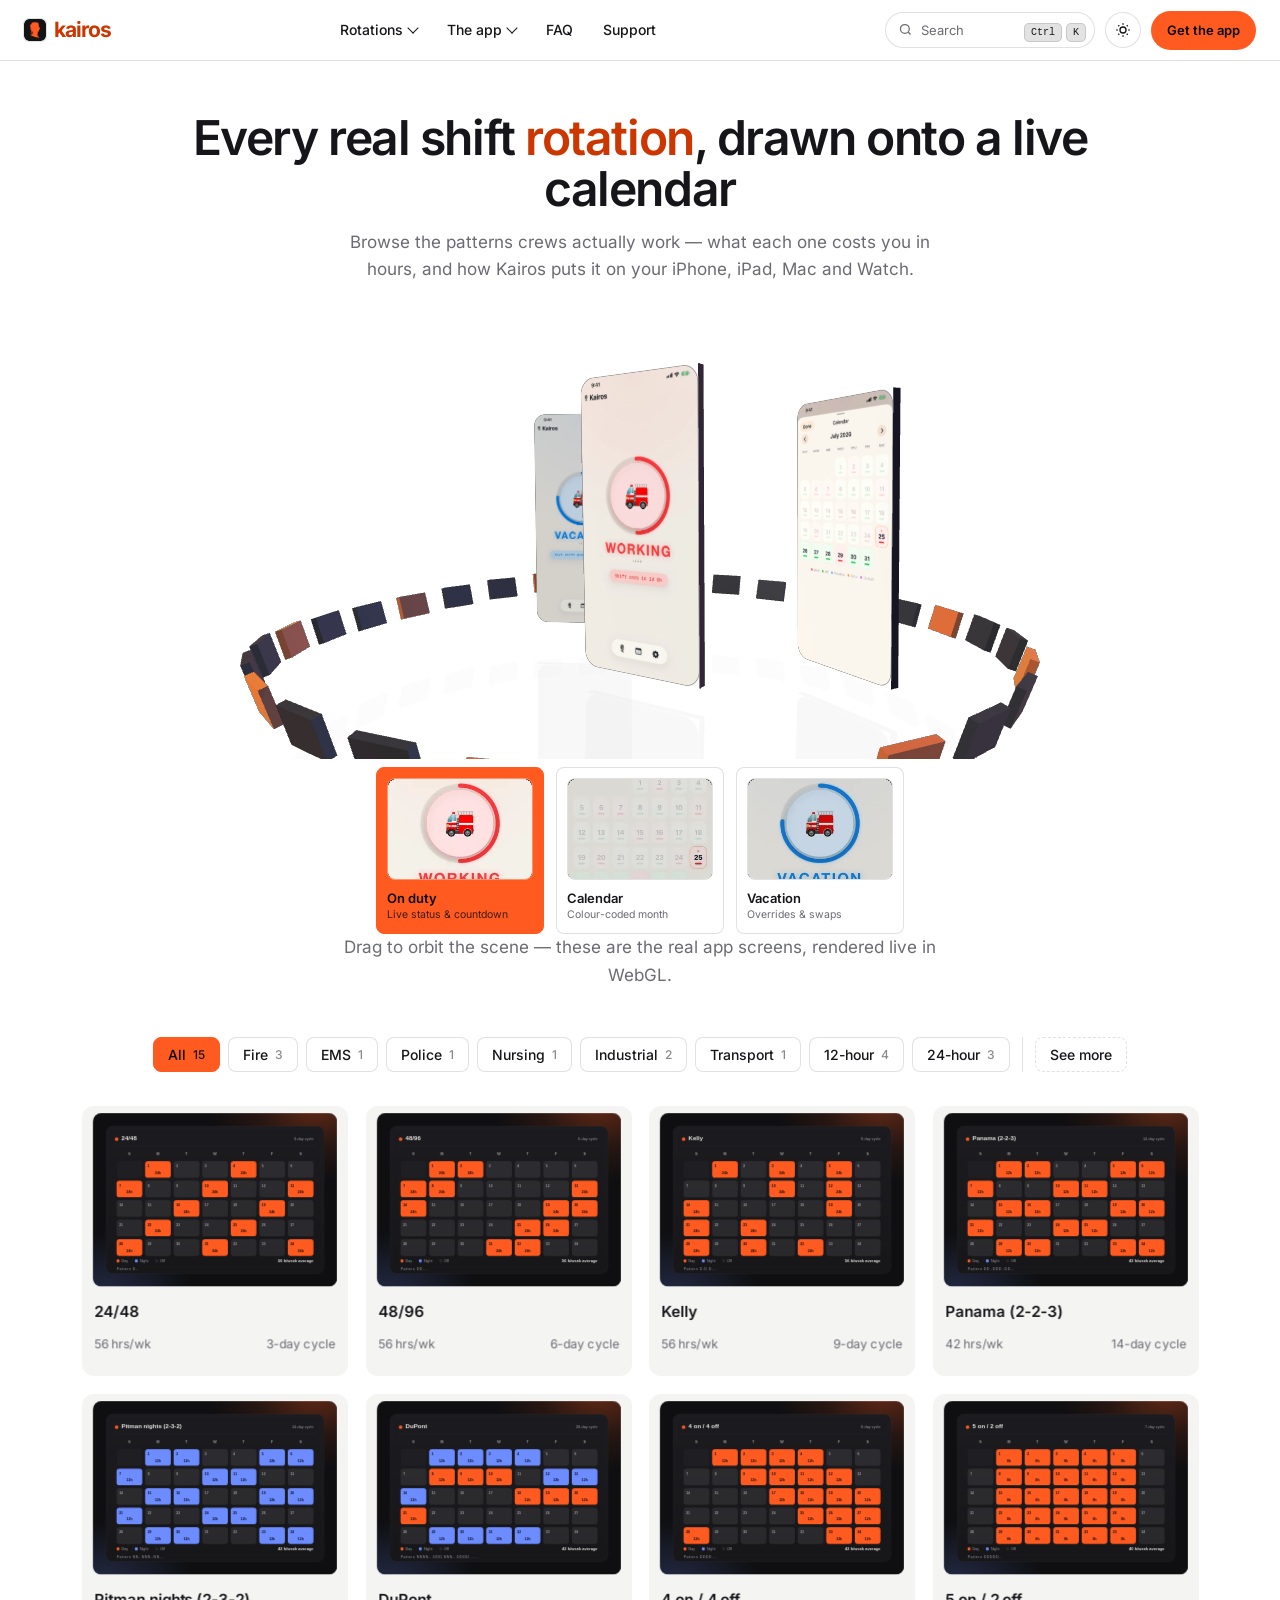
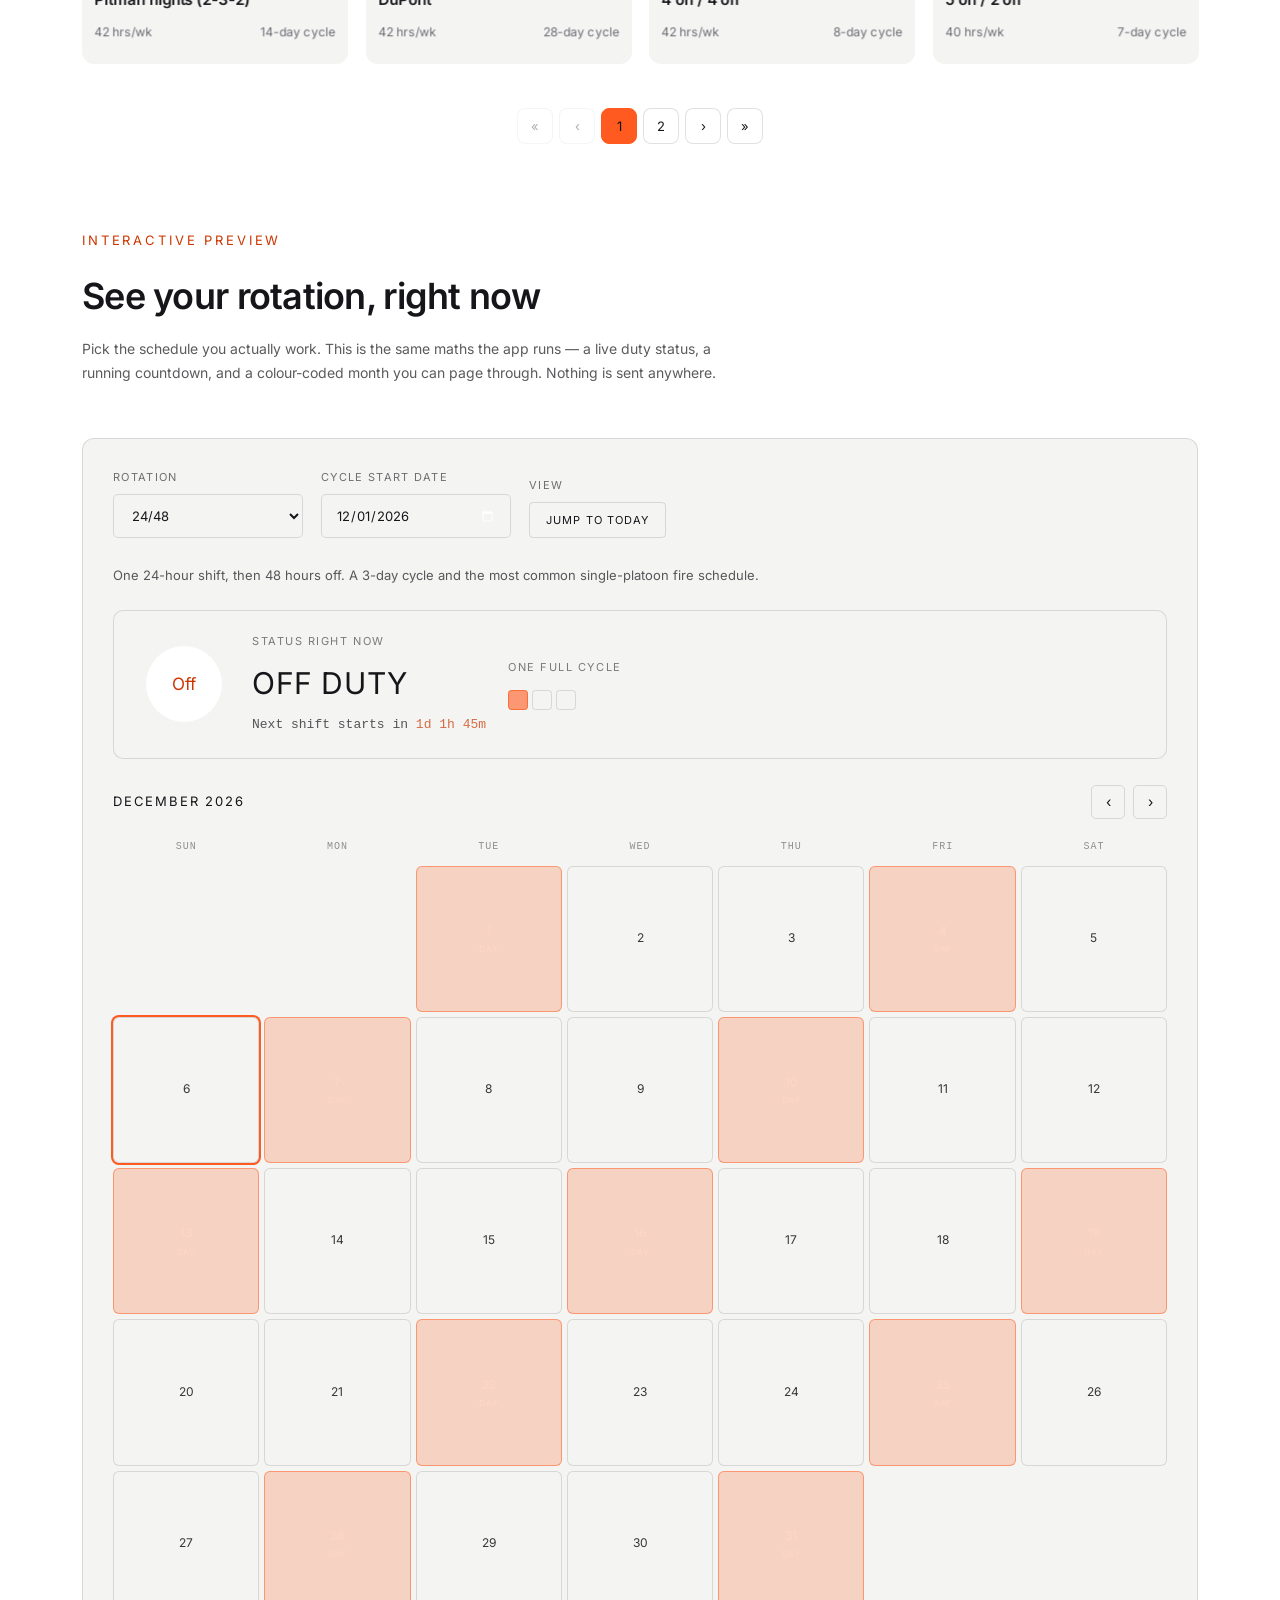
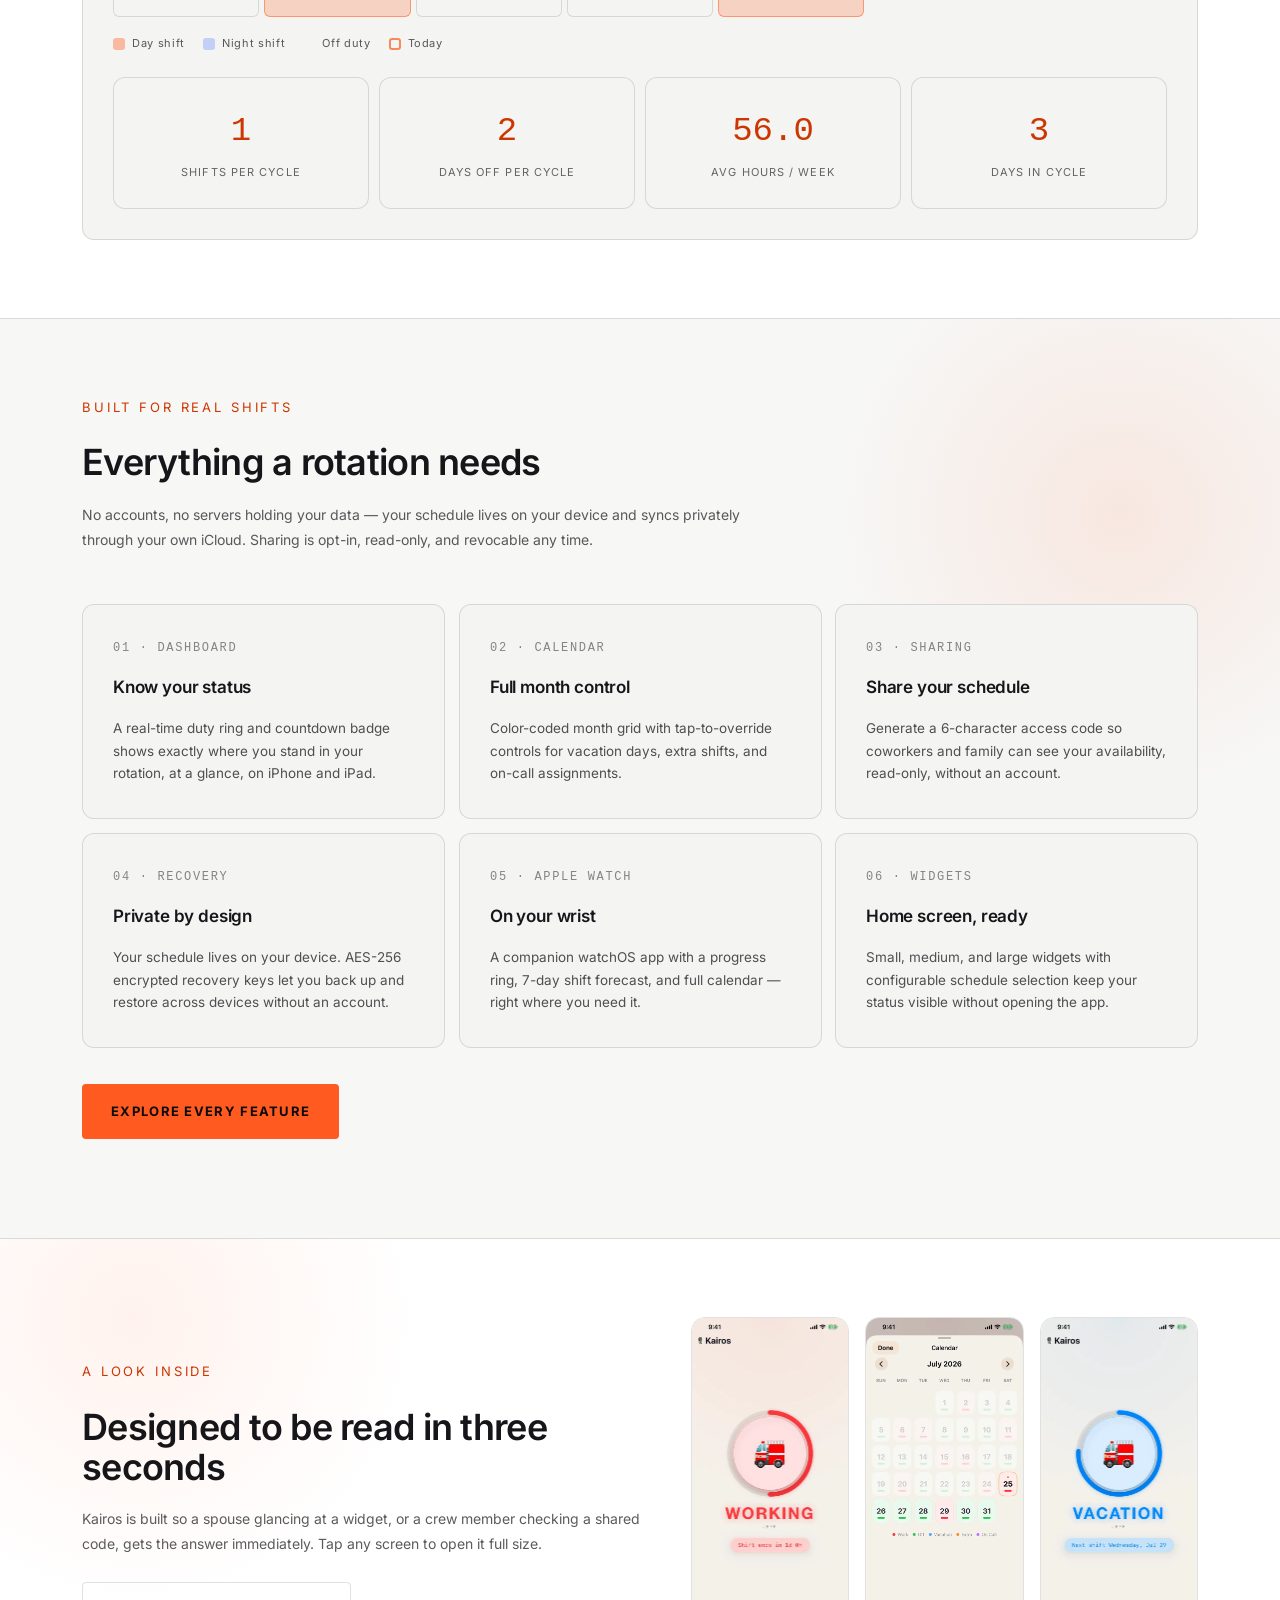
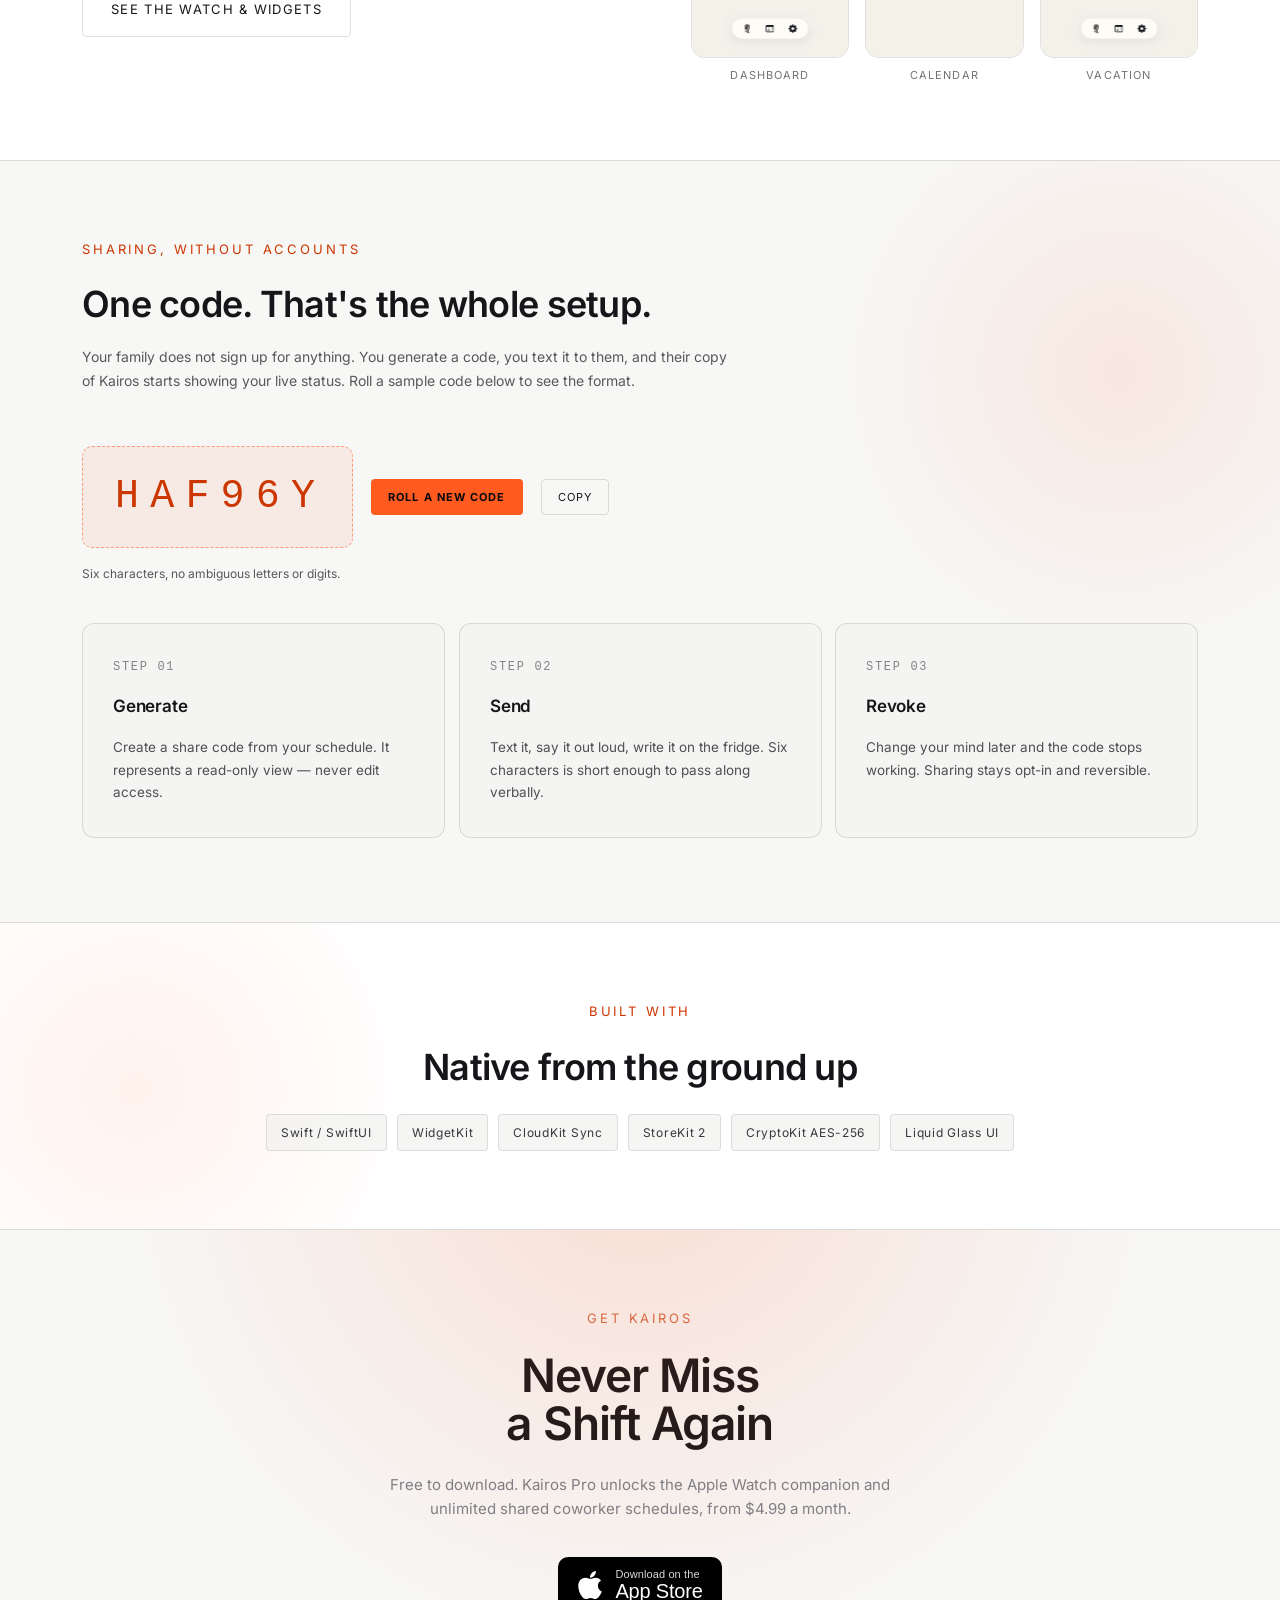
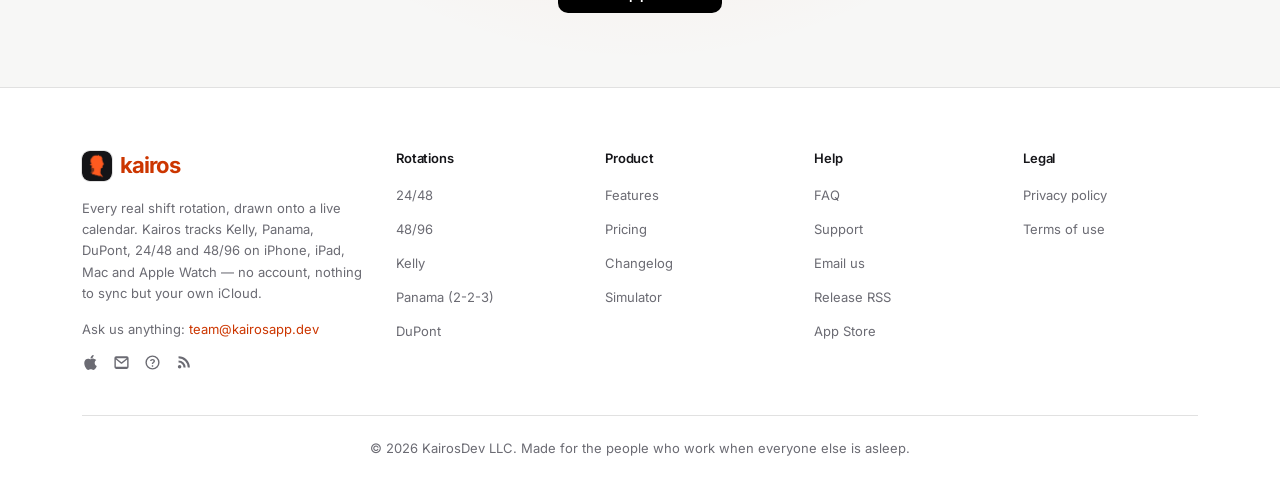
==== commit 4d714111: "Make the flame accent readable in both themes axe-core over 8 pages in both themes found one class o" ====
--- a/index.html
+++ b/index.html
@@ -124,7 +124,7 @@
     opacity: 0.6;
     margin: 22px 0 0;
   }
-  .rating-line .stars { color: var(--flame); letter-spacing: 0.1em; }
+  .rating-line .stars { color: var(--flame-text); letter-spacing: 0.1em; }
   .platforms {
     position: relative;
     z-index: 1;
--- a/assets/site.css
+++ b/assets/site.css
@@ -23,6 +23,19 @@
   --flame-bright: #ff7440;
   --flame-dim: rgba(255, 90, 31, 0.16);
   --flame-faint: rgba(255, 90, 31, 0.08);
+  /* Text sitting on a flame fill. The fill is identical in both themes, so
+     its foreground has to be too: white on flame is 3.1:1 and fails AA,
+     near-black on flame is 6.3:1. */
+  --on-flame: #0a0a0b;
+  --on-flame-soft: rgba(10, 10, 11, 0.78);
+  /* Flame used as text rather than as a fill. On the dark canvas the brand
+     orange clears AA by itself; on the light canvas it has to darken to do
+     the same, so only the light theme overrides this. */
+  --flame-text: var(--flame);
+  /* Body copy softened against the canvas. Kept as a colour, not an
+     opacity: opacity composites the whole subtree, so a dimmed
+     paragraph silently dims any link inside it too. */
+  --paper-soft: #cbcbca;
 
   /* ---------- Type ----------
      One sans across the site, matching the gallery reference. --mono is
@@ -59,6 +72,8 @@
   --line-on-ink: rgba(11, 11, 15, 0.12);
   --line-on-paper: rgba(11, 11, 15, 0.10);
   --duty-off: rgba(11, 11, 15, 0.12);
+  --flame-text: #cc3600;
+  --paper-soft: #39393c;
 }
 
 * { box-sizing: border-box; }
@@ -127,7 +142,7 @@
   top: 0;
   z-index: 100;
   background: var(--flame);
-  color: var(--ink);
+  color: var(--on-flame);
   padding: 12px 20px;
   font-family: var(--mono);
   font-size: 13px;
@@ -259,7 +274,7 @@
 a.navlink:hover { opacity: 1; }
 a.navlink[aria-current="page"] {
   opacity: 1;
-  color: var(--flame);
+  color: var(--flame-text);
 }
 .nav-cta {
   font-family: var(--mono);
@@ -268,7 +283,7 @@
   text-transform: uppercase;
   text-decoration: none;
   background: var(--flame);
-  color: var(--ink);
+  color: var(--on-flame);
   font-weight: 700;
   padding: 10px 16px;
   border-radius: 4px;
@@ -309,7 +324,7 @@
 }
 .btn-primary {
   background: var(--flame);
-  color: var(--ink);
+  color: var(--on-flame);
   font-weight: 700;
 }
 .btn-primary:hover { background: var(--flame-bright); }
@@ -362,7 +377,7 @@
   font-size: 13px;
   letter-spacing: 0.22em;
   text-transform: uppercase;
-  color: var(--flame);
+  color: var(--flame-text);
   margin: 0 0 26px;
   position: relative;
   z-index: 1;
@@ -502,7 +517,7 @@
   padding: 4px 9px;
   border-radius: 999px;
   background: var(--flame);
-  color: var(--ink);
+  color: var(--on-flame);
   font-weight: 700;
   vertical-align: middle;
 }
@@ -576,7 +591,7 @@
 .stat-cell .num {
   font-family: var(--mono);
   font-size: clamp(24px, 3vw, 34px);
-  color: var(--flame);
+  color: var(--flame-text);
   margin: 0 0 6px;
 }
 .stat-cell .label {
@@ -621,7 +636,7 @@
 .tab-btn[aria-selected="true"] {
   background: var(--flame);
   border-color: var(--flame);
-  color: var(--ink);
+  color: var(--on-flame);
   font-weight: 700;
   opacity: 1;
 }
@@ -651,7 +666,7 @@
   font-size: 11px;
   letter-spacing: 0.16em;
   text-transform: uppercase;
-  color: var(--flame);
+  color: var(--flame-text);
   margin-bottom: 16px;
 }
 .tab-panel {
@@ -690,7 +705,7 @@
   top: 50%;
   transform: translateY(-50%);
   font-size: 22px;
-  color: var(--flame);
+  color: var(--flame-text);
   transition: transform 0.2s ease;
   line-height: 1;
 }
@@ -705,7 +720,7 @@
 }
 .faq-answer p { margin: 0 0 12px; }
 .faq-answer p:last-child { margin-bottom: 0; }
-.faq-answer a { color: var(--flame); }
+.faq-answer a { color: var(--flame-text); }
 
 .faq-search {
   width: 100%;
@@ -800,7 +815,7 @@
   z-index: 1;
   font-family: var(--mono);
   font-size: 17px;
-  color: var(--flame);
+  color: var(--flame-text);
 }
 .sim-status-text { display: flex; flex-direction: column; gap: 8px; min-width: 220px; }
 .sim-status-label {
@@ -820,7 +835,7 @@
   font-size: 13px;
   opacity: 0.72;
 }
-.sim-countdown strong { color: var(--flame); font-weight: 400; }
+.sim-countdown strong { color: var(--flame-text); font-weight: 400; }
 
 .cal-head {
   display: flex;
@@ -983,7 +998,7 @@
 }
 .billing-toggle button[aria-pressed="true"] {
   background: var(--flame);
-  color: var(--ink);
+  color: var(--on-flame);
   font-weight: 700;
   opacity: 1;
 }
@@ -1013,7 +1028,7 @@
   font-family: var(--mono);
   font-size: 42px;
   line-height: 1;
-  color: var(--flame);
+  color: var(--flame-text);
 }
 .price-amount .per {
   font-size: 14px;
@@ -1042,7 +1057,7 @@
 .price-card li { display: flex; gap: 10px; align-items: flex-start; opacity: 0.82; }
 .price-card li::before {
   content: "\2713";
-  color: var(--flame);
+  color: var(--flame-text);
   flex-shrink: 0;
 }
 .price-card li.no::before { content: "\00d7"; color: rgba(244, 241, 234, 0.35); }
@@ -1073,7 +1088,7 @@
 }
 table.compare tbody tr { transition: background 0.15s ease; }
 table.compare tbody tr:hover { background: rgba(255, 90, 31, 0.07); }
-table.compare td.yes { color: var(--flame); }
+table.compare td.yes { color: var(--flame-text); }
 table.compare td.no { opacity: 0.4; }
 table.compare caption {
   caption-side: bottom;
@@ -1191,7 +1206,7 @@
   border-radius: 10px;
   border: 1px dashed rgba(255, 90, 31, 0.55);
   background: rgba(255, 90, 31, 0.08);
-  color: var(--flame);
+  color: var(--flame-text);
   user-select: all;
 }
 .code-status {
@@ -1264,14 +1279,14 @@
   margin: 40px 0 14px;
   opacity: 1;
 }
-.prose a { color: var(--flame); }
+.prose a { color: var(--flame-text); }
 .prose ul { padding-left: 20px; }
 .prose li { margin-bottom: 9px; }
 
 /* ---------- CTA footer ---------- */
 .cta-footer {
   background: var(--flame);
-  color: var(--ink);
+  color: var(--on-flame);
   padding: 100px 0 60px;
   text-align: center;
   position: relative;
@@ -1370,7 +1385,7 @@
   transition: opacity 0.25s ease, transform 0.25s ease, visibility 0.25s;
 }
 #to-top.show { opacity: 1; visibility: visible; transform: none; }
-#to-top:hover { background: var(--flame); color: var(--ink); border-color: var(--flame); }
+#to-top:hover { background: var(--flame); color: var(--on-flame); border-color: var(--flame); }
 
 /* ---------- Responsive ---------- */
 @media (max-width: 940px) {
@@ -1495,7 +1510,7 @@
   font-weight: 700;
   letter-spacing: -0.045em;
   text-transform: lowercase;
-  color: var(--flame);
+  color: var(--flame-text);
   gap: 8px;
 }
 .brand img { width: 22px; height: 22px; border-radius: 5px; }
@@ -1520,7 +1535,7 @@
   transition: background 0.18s ease, color 0.18s ease;
 }
 a.navlink:hover, .nav-menu > button:hover { background: var(--chip); opacity: 1; }
-a.navlink[aria-current="page"] { color: var(--flame); background: var(--flame-faint); }
+a.navlink[aria-current="page"] { color: var(--flame-text); background: var(--flame-faint); }
 
 /* Dropdown menus, mirroring the reference's "Websites / Templates" panels. */
 .nav-menu { position: relative; }
@@ -1579,7 +1594,7 @@
   border: 1px solid transparent;
   transition: background 0.15s ease, color 0.15s ease, border-color 0.15s ease;
 }
-.nav-panel a:hover { background: var(--flame); border-color: var(--flame); color: #fff; }
+.nav-panel a:hover { background: var(--flame); border-color: var(--flame); color: var(--on-flame); }
 .nav-panel a .n { font-size: 11px; opacity: 0.55; }
 .nav-panel a:hover .n { opacity: 0.9; }
 
@@ -1621,7 +1636,7 @@
   cursor: pointer;
   transition: background 0.15s ease, color 0.15s ease;
 }
-.theme-toggle:hover { background: var(--flame); color: #fff; border-color: var(--flame); }
+.theme-toggle:hover { background: var(--flame); color: var(--on-flame); border-color: var(--flame); }
 .theme-toggle svg { width: 16px; height: 16px; }
 .theme-toggle .icon-sun { display: none; }
 [data-theme="light"] .theme-toggle .icon-sun { display: block; }
@@ -1693,7 +1708,7 @@
   letter-spacing: -0.03em;
   line-height: 1.06;
 }
-.gallery-head h1 em { font-style: normal; color: var(--flame); }
+.gallery-head h1 em { font-style: normal; color: var(--flame-text); }
 .gallery-head p {
   margin: 0 auto;
   max-width: 620px;
@@ -1727,12 +1742,12 @@
   transition: background 0.18s ease, color 0.18s ease, border-color 0.18s ease;
 }
 .chip .n { font-size: 12px; opacity: 0.5; }
-.chip:hover { background: var(--flame); border-color: var(--flame); color: #fff; }
+.chip:hover { background: var(--flame); border-color: var(--flame); color: var(--on-flame); }
 .chip:hover .n { opacity: 0.95; }
 .chip[aria-pressed="true"], .chip.is-active {
   background: var(--flame);
   border-color: var(--flame);
-  color: #fff;
+  color: var(--on-flame);
 }
 .chip[aria-pressed="true"] .n { opacity: 0.95; }
 .chip-sep { width: 1px; align-self: stretch; background: var(--line-on-ink); margin: 0 4px; }
@@ -1843,8 +1858,8 @@
   cursor: pointer;
   transition: background 0.15s ease, border-color 0.15s ease, color 0.15s ease;
 }
-.pager button:hover:not(:disabled) { background: var(--flame); border-color: var(--flame); color: #fff; }
-.pager button[aria-current="true"] { background: var(--flame); border-color: var(--flame); color: #fff; }
+.pager button:hover:not(:disabled) { background: var(--flame); border-color: var(--flame); color: var(--on-flame); }
+.pager button[aria-current="true"] { background: var(--flame); border-color: var(--flame); color: var(--on-flame); }
 .pager button:disabled { opacity: 0.35; cursor: default; }
 .pager .dots { border: 0; background: none; color: var(--muted); cursor: default; }
 
@@ -1868,7 +1883,7 @@
   font-size: 13px;
   line-height: 1.65;
 }
-.site-foot .foot-brand a.mail { color: var(--flame); text-decoration: none; }
+.site-foot .foot-brand a.mail { color: var(--flame-text); text-decoration: none; }
 .site-foot h4 {
   margin: 0 0 14px;
   font-size: 13px;
@@ -1883,10 +1898,10 @@
   font-size: 13px;
   transition: color 0.15s ease;
 }
-.site-foot ul a:hover { color: var(--flame); }
+.site-foot ul a:hover { color: var(--flame-text); }
 .foot-social { display: flex; gap: 14px; margin-top: 4px; }
 .foot-social a { color: var(--muted); display: inline-grid; place-items: center; }
-.foot-social a:hover { color: var(--flame); }
+.foot-social a:hover { color: var(--flame-text); }
 .foot-social svg { width: 17px; height: 17px; fill: currentColor; }
 .foot-rule { height: 1px; background: var(--line-on-ink); margin: 44px 0 22px; }
 .foot-legal { text-align: center; color: var(--muted); font-size: 13px; margin: 0; }
@@ -1926,7 +1941,7 @@
   padding: 78px 0 84px;
 }
 .section-ink { padding: 78px 0; }
-.section-paper .eyebrow { color: var(--flame); }
+.section-paper .eyebrow { color: var(--flame-text); }
 .section-paper .tag,
 .section-paper .tabs { border-color: var(--line-on-ink); }
 .section-paper table.compare th,
@@ -1968,7 +1983,7 @@
 }
 .cta-footer .foot-nav,
 .cta-footer .foot-bottom { display: none; }
-.cta-footer .eyebrow-black { color: var(--flame); }
+.cta-footer .eyebrow-black { color: var(--flame-text); }
 .cta-footer p.tag-line { color: var(--muted); }
 .cta-footer .appstore-badge { position: relative; z-index: 1; }
 
@@ -1985,7 +2000,7 @@
 .section-paper table.compare { color: var(--paper); }
 .section-paper .btn-dark {
   background: var(--flame);
-  color: #fff;
+  color: var(--on-flame);
 }
 .section-paper .btn-dark:hover { background: var(--flame-bright); opacity: 1; }
 .section-paper .shot { background: var(--card); }
@@ -1996,7 +2011,7 @@
 .section-paper .price-note,
 .section-paper .stat-cell .label,
 .section-paper figcaption { color: var(--muted); }
-.section-paper a:not(.btn):not(.chip):not(.appstore-badge) { color: var(--flame); }
+.section-paper a:not(.btn):not(.chip):not(.appstore-badge) { color: var(--flame-text); }
 
 /* ---------- Mobile chrome ----------
    The open menu is a full-width sheet under the bar, not an overlay that
@@ -2249,9 +2264,9 @@
 .deck-tab[aria-selected="true"] {
   background: var(--flame);
   border-color: var(--flame);
-  color: #fff;
-}
-.deck-tab[aria-selected="true"] .dt-meta { color: rgba(255, 255, 255, 0.85); }
+  color: var(--on-flame);
+}
+.deck-tab[aria-selected="true"] .dt-meta { color: var(--on-flame-soft); }
 .stage3d { padding-bottom: 18px; }
 .deck { width: min(680px, 86vw); }
 .stage3d::before { width: min(680px, 86vw); }
@@ -2382,7 +2397,7 @@
 .tab-btn.has-thumb[aria-selected="true"] {
   background: var(--flame);
   border-color: var(--flame);
-  color: #fff;
+  color: var(--on-flame);
 }
 .tab-btn.has-thumb::after { display: none; }
 .tab-label { display: block; }
